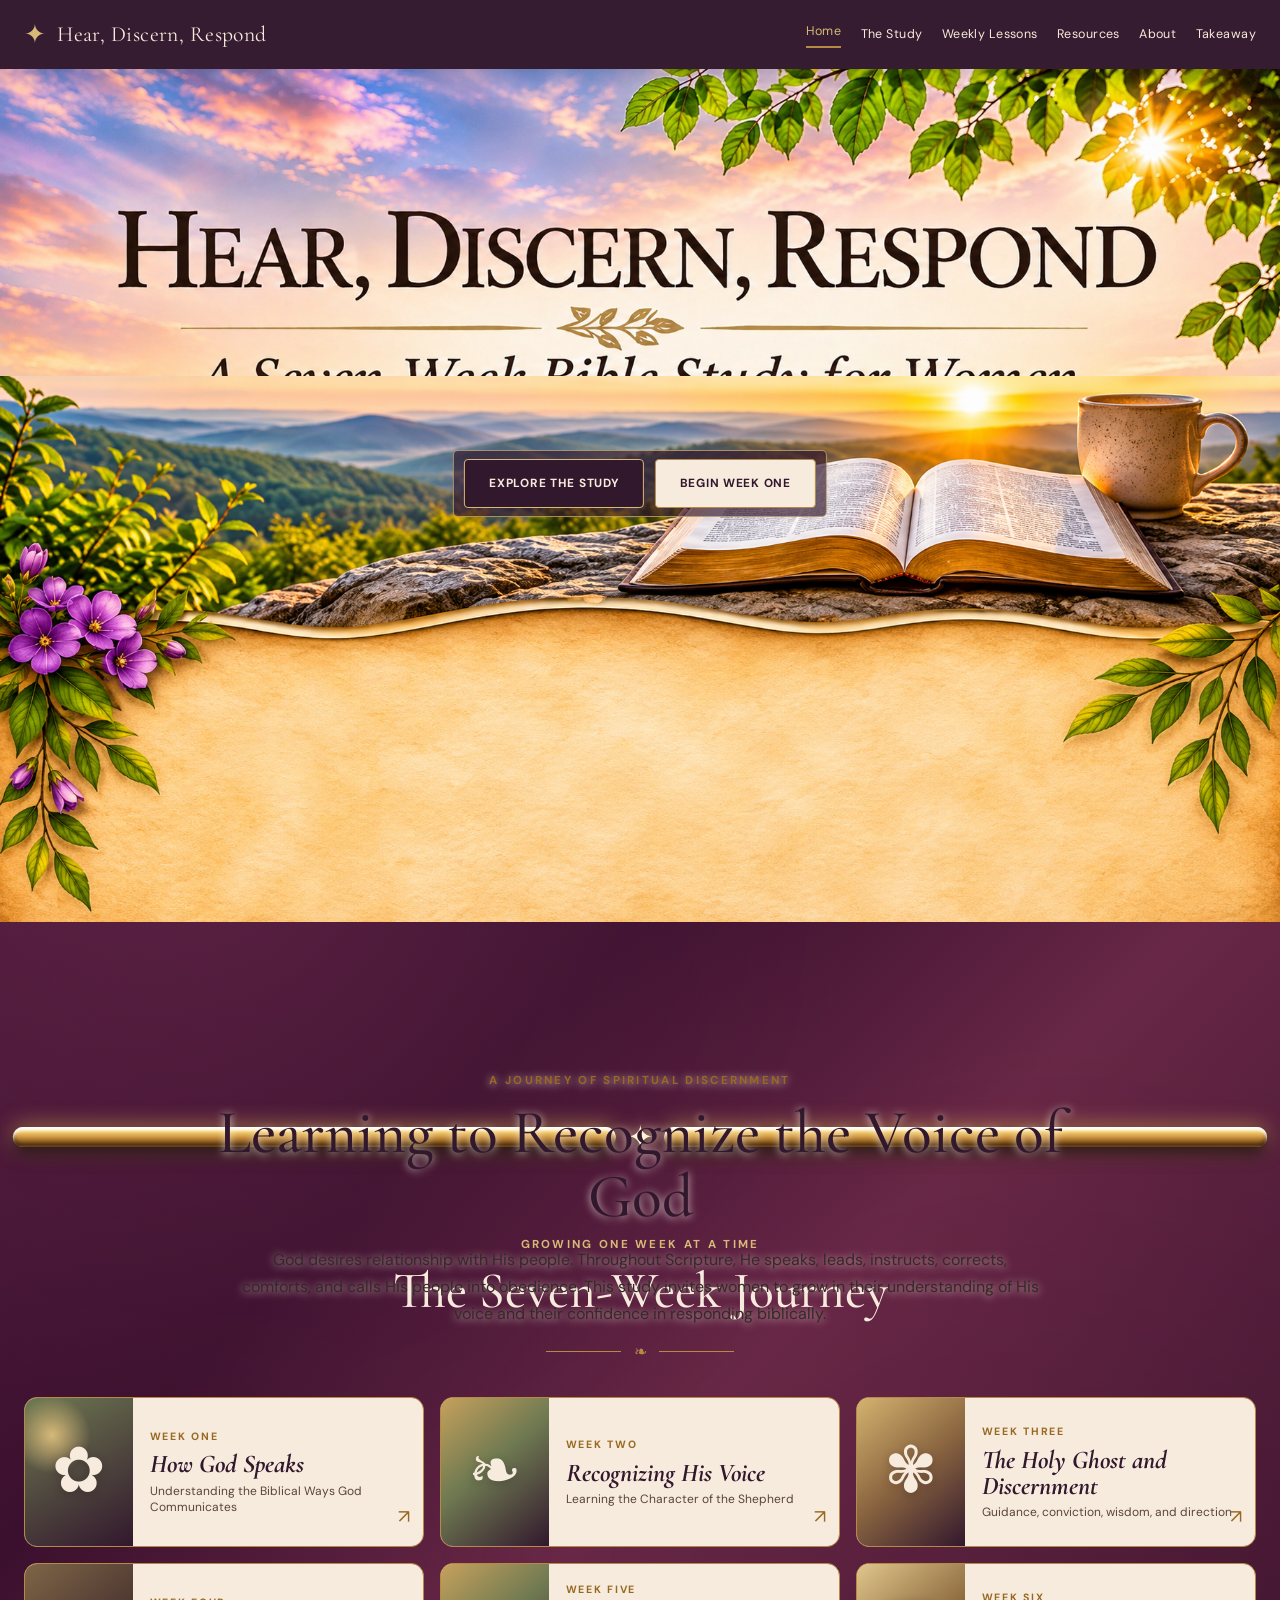
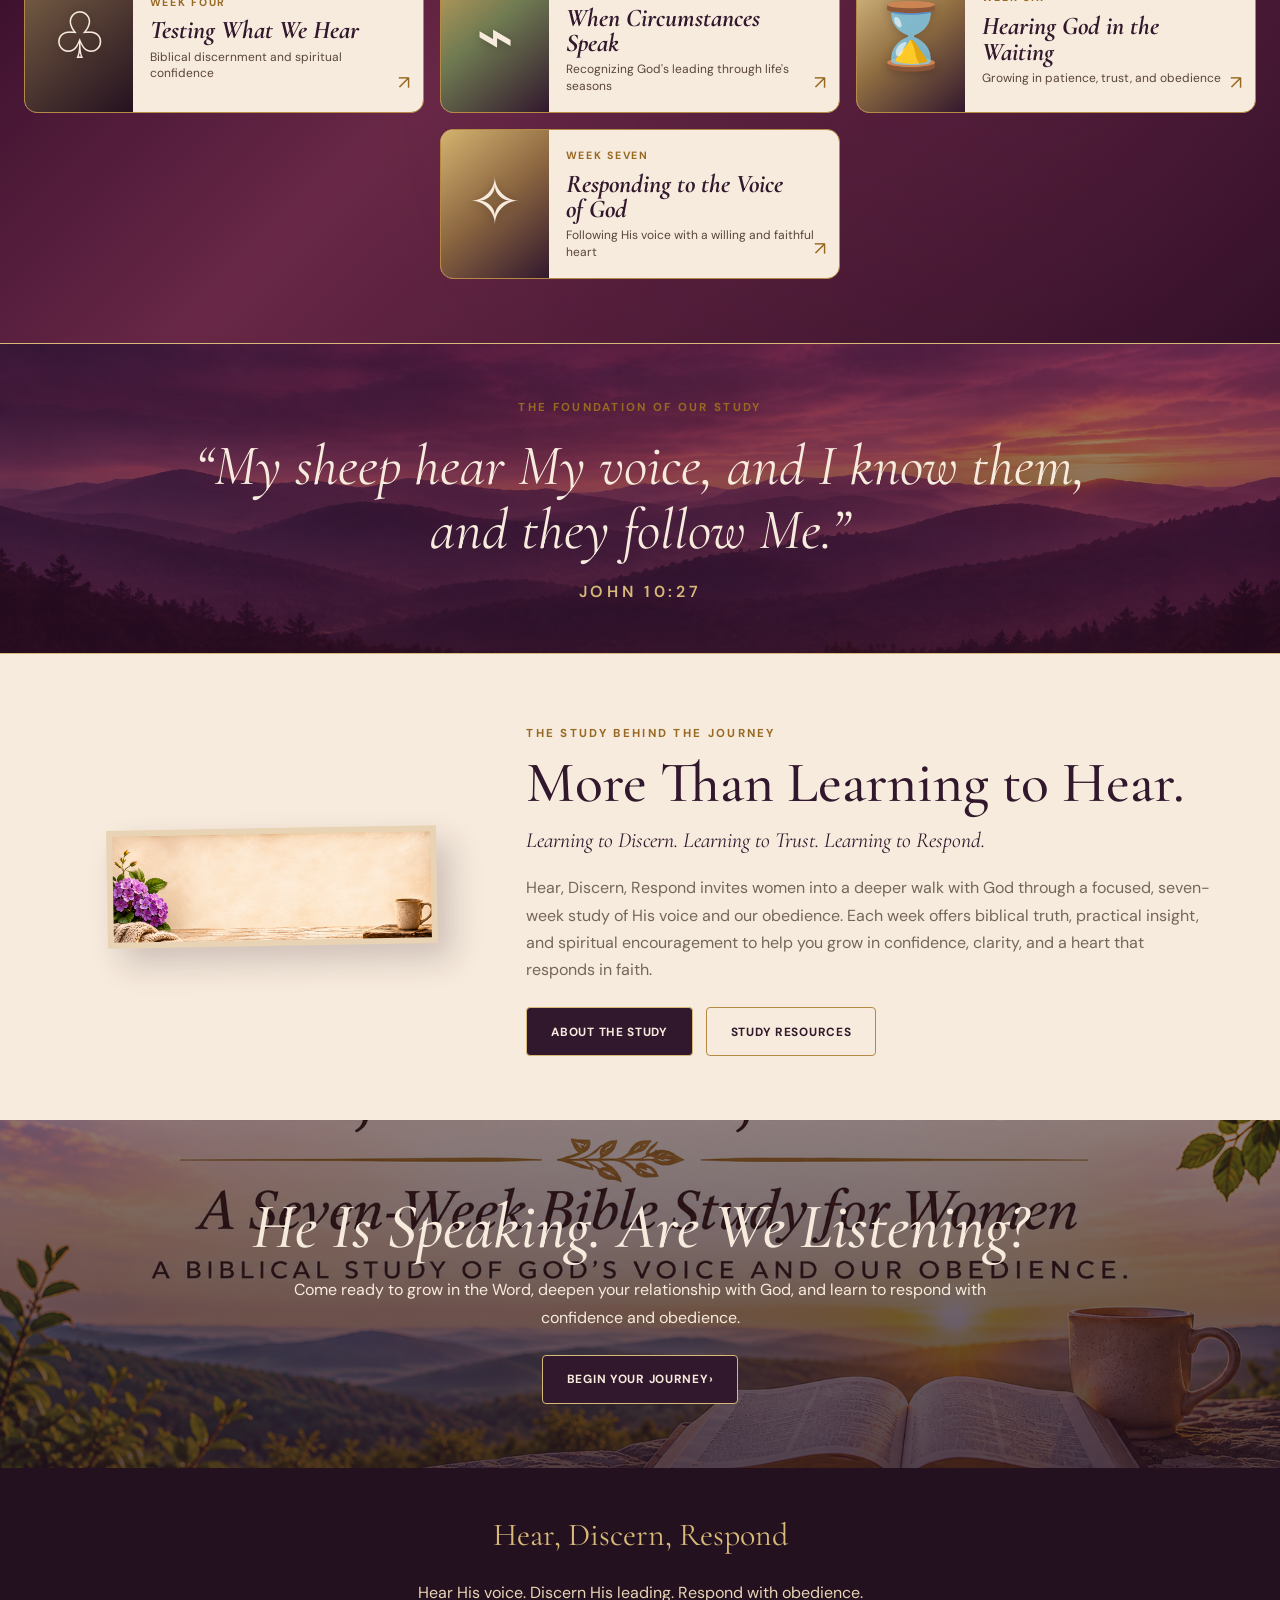
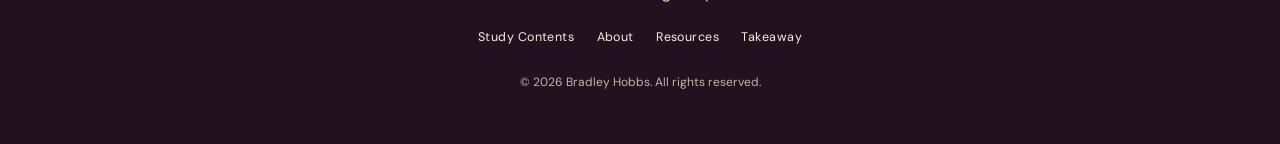
==== index.html @ 9a4c2409 "Restore homepage book cover image" ====
<!DOCTYPE html>
<html lang="en">
<head>
  <meta charset="UTF-8">
  <meta name="viewport" content="width=device-width, initial-scale=1.0">
  <meta name="description" content="Hear, Discern, Respond: a seven-week Bible study for women exploring God's voice, biblical discernment, and faithful obedience.">
  <meta name="theme-color" content="#32182d">
  <title>Hear, Discern, Respond | A Seven-Week Bible Study for Women</title>
  <link rel="preconnect" href="https://fonts.googleapis.com">
  <link rel="preconnect" href="https://fonts.gstatic.com" crossorigin>
  <link href="https://fonts.googleapis.com/css2?family=Cormorant+Garamond:wght@400;500;600;700&family=DM+Sans:wght@400;500;600;700&display=swap" rel="stylesheet">
  <link rel="stylesheet" href="css/index.css">
  <script src="js/index.js" defer></script>
</head>
<body>
  <a class="skip-link" href="#main-content">Skip to content</a>
  <header class="site-header" id="top">
    <div class="header-inner">
      <a class="brand" href="index.html" aria-label="Hear, Discern, Respond home">
        <span class="brand-mark" aria-hidden="true">✦</span>
        <span class="brand-name">Hear, Discern, Respond</span>
      </a>
      <button class="menu-toggle" type="button" aria-expanded="false" aria-controls="primary-navigation" aria-label="Open navigation">
        <span></span><span></span><span></span>
      </button>
      <nav class="primary-nav" id="primary-navigation" aria-label="Main navigation">
        <a class="active" href="index.html">Home</a>
        <a href="#welcome">The Study</a>
        <a href="#journey">Weekly Lessons</a>
        <a href="resources.html">Resources</a>
        <a href="instructors.html">About</a>
        <a href="takeaway.html">Takeaway</a>
      </nav>
    </div>
  </header>

  <main id="main-content">
    <section class="hero" aria-label="Hear, Discern, Respond Bible study banner">
      <img class="hero-banner" src="images/8CA0B5E8-B646-4DE3-965C-A5190609A83F.png" alt="Hear, Discern, Respond: A Seven-Week Bible Study for Women">
      <img class="hero-transition-overlay" src="images/B76437F0-8125-4A7A-9139-AF5A4291CDE5.png" alt="" aria-hidden="true">
      <div class="section-transition-divider" aria-hidden="true"><span>✦</span></div>
      <div class="hero-actions-strip">
        <a class="button button-primary" href="#journey">Explore the Study</a>
        <a class="button button-light" href="week1.html">Begin Week One</a>
      </div>
    </section>

    <section class="welcome" id="welcome">
      <div class="welcome-inner">
        <span class="section-kicker">A Journey of Spiritual Discernment</span>
        <h2>Learning to Recognize the Voice of God</h2>
        <p>God desires relationship with His people. Throughout Scripture, He speaks, leads, instructs, corrects, comforts, and calls His people into obedience. This study invites women to grow in their understanding of His voice and their confidence in responding biblically.</p>
      </div>
    </section>

    <section class="journey" id="journey">
      <div class="journey-inner">
        <div class="section-heading">
          <span class="section-kicker">Growing One Week at a Time</span>
          <h2>The Seven-Week Journey</h2>
          <div class="ornamental-divider" aria-hidden="true"><span>❧</span></div>
        </div>
        <div class="week-grid">
          <a class="week-card week-one" href="week1.html"><span class="week-art" aria-hidden="true">✿</span><span class="week-copy"><span class="week-label">Week One</span><h3>How God Speaks</h3><p>Understanding the Biblical Ways God Communicates</p><span class="card-link" aria-hidden="true">↗</span></span></a>
          <a class="week-card week-two" href="week2.html"><span class="week-art" aria-hidden="true">❧</span><span class="week-copy"><span class="week-label">Week Two</span><h3>Recognizing His Voice</h3><p>Learning the Character of the Shepherd</p><span class="card-link" aria-hidden="true">↗</span></span></a>
          <a class="week-card week-three" href="week3.html"><span class="week-art" aria-hidden="true">✾</span><span class="week-copy"><span class="week-label">Week Three</span><h3>The Holy Ghost and Discernment</h3><p>Guidance, conviction, wisdom, and direction</p><span class="card-link" aria-hidden="true">↗</span></span></a>
          <a class="week-card week-four" href="week4.html"><span class="week-art" aria-hidden="true">♧</span><span class="week-copy"><span class="week-label">Week Four</span><h3>Testing What We Hear</h3><p>Biblical discernment and spiritual confidence</p><span class="card-link" aria-hidden="true">↗</span></span></a>
          <a class="week-card week-five" href="week5.html"><span class="week-art" aria-hidden="true">⌁</span><span class="week-copy"><span class="week-label">Week Five</span><h3>When Circumstances Speak</h3><p>Recognizing God's leading through life's seasons</p><span class="card-link" aria-hidden="true">↗</span></span></a>
          <a class="week-card week-six" href="week6.html"><span class="week-art" aria-hidden="true">⌛</span><span class="week-copy"><span class="week-label">Week Six</span><h3>Hearing God in the Waiting</h3><p>Growing in patience, trust, and obedience</p><span class="card-link" aria-hidden="true">↗</span></span></a>
          <a class="week-card week-seven" href="week7.html"><span class="week-art" aria-hidden="true">✧</span><span class="week-copy"><span class="week-label">Week Seven</span><h3>Responding to the Voice of God</h3><p>Following His voice with a willing and faithful heart</p><span class="card-link" aria-hidden="true">↗</span></span></a>
        </div>
      </div>
    </section>

    <section class="scripture-band">
      <div class="scripture-inner">
        <span class="section-kicker">The Foundation of Our Study</span>
        <blockquote>“My sheep hear My voice, and I know them, and they follow Me.”</blockquote>
        <cite>John 10:27</cite>
      </div>
    </section>

    <section class="about-study" id="about-study">
      <div class="about-layout">
        <div class="book-feature">
          <div class="book-frame"><img class="book-cover-image" src="images/0187441F-B398-46CF-8924-9C7F621B6E18.png" alt="Hear, Discern, Respond Bible study book cover by Bradley Hobbs"></div>
        </div>
        <div class="about-text">
          <span class="section-kicker">The Study Behind the Journey</span>
          <h2>More Than Learning to Hear.</h2>
          <p class="about-tagline">Learning to Discern. Learning to Trust. Learning to Respond.</p>
          <p>Hear, Discern, Respond invites women into a deeper walk with God through a focused, seven-week study of His voice and our obedience. Each week offers biblical truth, practical insight, and spiritual encouragement to help you grow in confidence, clarity, and a heart that responds in faith.</p>
          <div class="about-actions">
            <a class="button button-primary" href="contents.html">About the Study</a>
            <a class="button button-outline-dark" href="resources.html">Study Resources</a>
          </div>
        </div>
      </div>
    </section>

    <section class="closing-call">
      <div class="closing-content">
        <h2>He Is Speaking. Are We Listening?</h2>
        <p>Come ready to grow in the Word, deepen your relationship with God, and learn to respond with confidence and obedience.</p>
        <a class="button button-primary" href="week1.html">Begin Your Journey <span aria-hidden="true">›</span></a>
      </div>
    </section>
  </main>

  <footer class="site-footer">
    <div class="footer-main">
      <a class="footer-brand" href="#top">Hear, Discern, Respond</a>
      <p>Hear His voice. Discern His leading. Respond with obedience.</p>
      <nav class="footer-nav" aria-label="Footer navigation">
        <a href="contents.html">Study Contents</a><a href="instructors.html">About</a><a href="resources.html">Resources</a><a href="takeaway.html">Takeaway</a>
      </nav>
      <p class="copyright">© <span id="current-year"></span> Bradley Hobbs. All rights reserved.</p>
    </div>
  </footer>
  <button class="back-to-top" type="button" aria-label="Back to top">↑</button>
</body>
</html>
---- css/index.css ----
:root{--plum:#32182d;--plum-deep:#24111f;--plum-soft:#5b344f;--gold:#b58a45;--gold-light:#d7b978;--cream:#f7ebdd;--sand:#e8d4b5;--olive:#6e7951;--brown:#5b3525;--ink:#352a27;--muted:#75665c;--white:#fffaf4;--shadow:0 16px 38px rgba(45,24,36,.16);--serif:'Cormorant Garamond',Georgia,serif;--sans:'DM Sans',Arial,sans-serif}
*{box-sizing:border-box}html{scroll-behavior:smooth;scroll-padding-top:90px}body{margin:0;background:var(--cream);color:var(--ink);font-family:var(--sans);line-height:1.7}a{color:inherit}.skip-link{position:absolute;left:-9999px;top:0;background:var(--plum);color:white;padding:.8rem;z-index:999}.skip-link:focus{left:1rem}
.site-header{position:sticky;top:0;z-index:100;background:rgba(50,24,45,.98);color:var(--cream);box-shadow:0 5px 20px rgba(20,10,18,.16)}.header-inner{max-width:1400px;margin:auto;padding:.75rem 1.5rem;display:flex;align-items:center;justify-content:space-between;gap:1.5rem}.brand{display:flex;align-items:center;gap:.7rem;text-decoration:none;white-space:nowrap}.brand-mark{font-size:1.65rem;color:var(--gold-light)}.brand-name{font-family:var(--serif);font-size:1.35rem;letter-spacing:.02em}.primary-nav{display:flex;align-items:center;gap:clamp(.65rem,1.5vw,1.4rem)}.primary-nav a,.footer-nav a{text-decoration:none;font-size:.78rem;letter-spacing:.035em}.primary-nav a{color:#f8ead8;transition:color .2s}.primary-nav a:hover,.primary-nav a:focus,.primary-nav a.active{color:var(--gold-light)}.primary-nav a.active:after{content:'';display:block;height:2px;background:var(--gold);margin-top:4px}.menu-toggle{display:none;border:1px solid var(--gold);background:transparent;color:white;padding:.6rem;border-radius:4px}.menu-toggle span{display:block;width:22px;height:2px;background:var(--cream);margin:4px}
.hero{position:relative;width:100%;margin:0;padding:0;overflow:hidden;background:var(--plum);display:block;text-align:center}.hero-banner{display:block;width:100%;height:auto;max-height:none;object-fit:contain;margin:0}.hero h1{font-family:var(--serif);font-weight:500;font-size:clamp(3.3rem,8vw,7.2rem);line-height:.9;letter-spacing:.015em;margin:.3rem 0;color:#29141e}.hero-divider{display:flex;align-items:center;justify-content:center;color:#966522;font-size:2rem;margin:.2rem auto}.hero-divider:before,.hero-divider:after{content:'';width:min(26vw,250px);height:1px;background:linear-gradient(90deg,transparent,#966522)}.hero-divider:after{transform:scaleX(-1)}.hero-subtitle{font-family:var(--serif);font-style:italic;font-size:clamp(1.5rem,3vw,2.6rem);margin:.2rem 0}.hero-description{font-size:.9rem;letter-spacing:.16em;text-transform:uppercase;margin:0 auto 1.8rem}.button{display:inline-flex;align-items:center;justify-content:center;text-decoration:none;padding:.85rem 1.5rem;border-radius:4px;letter-spacing:.06em;text-transform:uppercase;font-size:.74rem;font-weight:700;transition:transform .2s,box-shadow .2s}.button:hover{transform:translateY(-2px);box-shadow:0 8px 20px rgba(45,24,36,.15)}.button-primary{background:var(--plum);color:var(--cream);border:1px solid var(--gold-light)}.button-light{background:var(--cream);color:var(--plum);border:1px solid var(--gold)}.button-outline-dark{border:1px solid var(--gold);color:var(--plum);background:transparent}.hero-leaf{position:absolute;color:#32182d;font-size:clamp(4rem,8vw,7rem);opacity:.75;z-index:1}.hero-leaf-left{left:1.5rem;bottom:1rem;transform:rotate(20deg)}.hero-leaf-right{right:1.5rem;top:1rem;transform:rotate(180deg)}
.welcome{background:var(--cream);padding:3.5rem 1.5rem 4rem;text-align:center;position:relative}.welcome-inner{max-width:900px;margin:auto}.section-kicker{font-size:.72rem;letter-spacing:.2em;text-transform:uppercase;color:#986923;font-weight:700}.welcome h2,.section-heading h2,.about-text h2,.closing-content h2{font-family:var(--serif);font-size:clamp(2.3rem,4.8vw,4rem);font-weight:500;line-height:1.05;color:var(--plum);margin:.55rem 0 1rem}.welcome p{max-width:800px;margin:auto;font-size:1rem}.ornamental-divider{display:flex;align-items:center;justify-content:center;color:var(--gold);margin:1.2rem auto}.ornamental-divider:before,.ornamental-divider:after{content:'';width:75px;height:1px;background:var(--gold);margin:0 .8rem}
.journey{background:radial-gradient(ellipse at 18% 12%,rgba(128,55,91,.32),transparent 42%),radial-gradient(ellipse at 82% 78%,rgba(104,39,70,.28),transparent 46%),linear-gradient(135deg,#501a3c 0%,#3b102e 34%,#682746 56%,#2c0c24 100%);padding:3.5rem 1.5rem 4rem;color:var(--cream)}.journey-inner{max-width:1350px;margin:auto}.section-heading{text-align:center;margin:0 auto 2rem}.journey .section-heading h2{color:var(--cream);font-size:clamp(2.3rem,4vw,3.6rem)}.journey .section-kicker{color:var(--gold-light)}.week-grid{display:grid;grid-template-columns:repeat(3,minmax(0,1fr));gap:1rem}.week-card{display:grid;grid-template-columns:108px 1fr;min-height:150px;background:var(--cream);color:var(--plum);text-decoration:none;border:1px solid var(--gold);border-radius:13px;overflow:hidden;transition:transform .2s,box-shadow .2s}.week-card:hover{transform:translateY(-4px);box-shadow:0 12px 25px rgba(0,0,0,.22)}.week-art{display:grid;place-items:center;font-family:var(--serif);font-size:4rem;color:var(--cream);background:radial-gradient(circle at 25% 25%,#d7b978,transparent 28%),linear-gradient(150deg,#6e7951,#32182d);min-height:100%;text-shadow:0 2px 8px rgba(30,15,25,.25)}.week-two .week-art,.week-five .week-art{background:linear-gradient(140deg,#c6a15c,#6e7951 45%,#32182d)}.week-three .week-art,.week-seven .week-art{background:linear-gradient(140deg,#d4b36f,#8a6540,#32182d)}.week-four .week-art{background:linear-gradient(140deg,#7e6547,#24111f)}.week-six .week-art{background:linear-gradient(140deg,#e0c68c,#916f42,#32182d)}.week-copy{padding:1rem 1.05rem;position:relative;display:flex;flex-direction:column;justify-content:center}.week-label{font-size:.66rem;letter-spacing:.16em;text-transform:uppercase;color:#986923;font-weight:700}.week-card h3{font-family:var(--serif);font-size:clamp(1.35rem,2vw,1.75rem);font-style:italic;line-height:1;margin:.35rem 1.25rem .35rem 0;color:var(--plum)}.week-card p{font-size:.75rem;line-height:1.4;margin:0;color:#59453a}.card-link{position:absolute;right:.8rem;bottom:.8rem;color:#986923;font-size:1.2rem}.week-seven{grid-column:2;grid-template-columns:108px 1fr}
.scripture-band{background:linear-gradient(0deg,rgba(44,12,36,.72),rgba(59,16,46,.42)),url('../images/1C07792C-C51E-45C6-AAAF-1ED9D1E1C3A3.png') center 72%/cover no-repeat,var(--plum);color:var(--cream);padding:3rem 1.5rem;text-align:center;border-top:1px solid var(--gold-light);border-bottom:1px solid var(--gold-light)}.scripture-inner{max-width:900px;margin:auto}.scripture-band blockquote{font-family:var(--serif);font-style:italic;font-size:clamp(2rem,4.5vw,3.8rem);line-height:1.1;margin:1rem 0}.scripture-band cite{display:block;font-style:normal;text-transform:uppercase;letter-spacing:.23em;color:var(--gold-light);font-weight:600}
.about-study{background:var(--cream);padding:4rem 1.5rem}.about-layout{max-width:1150px;margin:auto;display:grid;grid-template-columns:.75fr 1.25fr;gap:3rem;align-items:center}.book-feature{text-align:center}.book-frame{max-width:330px;margin:auto;padding:.35rem;background:var(--sand);box-shadow:14px 16px 32px rgba(48,24,40,.2);transform:rotate(-1deg)}.book-cover-image{display:block;width:100%;height:auto;object-fit:contain}.about-text h2{font-size:clamp(2.5rem,4.5vw,4rem);margin:.5rem 0}.about-tagline{font-family:var(--serif);font-style:italic;font-size:1.35rem;color:var(--plum);margin:.3rem 0 1rem}.about-text p:not(.about-tagline){color:var(--muted)}.about-actions{display:flex;gap:.8rem;flex-wrap:wrap;margin-top:1.5rem}
.closing-call{background:linear-gradient(0deg,rgba(36,17,31,.78),rgba(36,17,31,.52)),url('../images/4AF57BEF-7582-42DB-980B-7D82C71B88B2.png') center 75%/cover no-repeat;padding:4rem 1.5rem;text-align:center;color:var(--cream)}.closing-content{max-width:850px;margin:auto}.closing-content h2{color:var(--cream);font-size:clamp(2.4rem,5vw,4rem);font-style:italic}.closing-content p{max-width:700px;margin:0 auto 1.5rem;color:var(--cream)}.site-footer{background:var(--plum-deep);color:var(--cream);padding:2.5rem 1.5rem;text-align:center}.footer-main{max-width:900px;margin:auto}.footer-brand{font-family:var(--serif);font-size:2rem;color:var(--gold-light);text-decoration:none}.footer-main>p{color:var(--sand)}.footer-nav{display:flex;justify-content:center;gap:1.4rem;flex-wrap:wrap;margin:1.3rem 0}.footer-nav a{color:var(--cream)}.copyright{font-size:.75rem;color:#c5b3a5!important;margin-top:1.5rem}.back-to-top{position:fixed;right:1.2rem;bottom:1.2rem;display:none;width:44px;height:44px;border:1px solid var(--gold);border-radius:50%;background:var(--plum);color:var(--cream);font-size:1.2rem;cursor:pointer;z-index:80}.back-to-top.visible{display:block}
@media(max-width:1050px){.header-inner{gap:1rem}.primary-nav{gap:.75rem}.primary-nav a{font-size:.7rem}.week-grid{grid-template-columns:repeat(2,minmax(0,1fr))}.week-seven{grid-column:1/-1;max-width:650px;margin:auto;width:100%}.hero{min-height:0}.about-layout{gap:2rem}}
@media(max-width:800px){.menu-toggle{display:block}.primary-nav{display:none;position:absolute;top:100%;left:0;right:0;background:var(--plum-deep);padding:1rem 1.4rem 1.5rem;flex-direction:column;align-items:stretch;gap:0;border-top:1px solid rgba(215,185,120,.25)}.primary-nav.open{display:flex}.primary-nav a{padding:.8rem 0;border-bottom:1px solid rgba(215,185,120,.13);font-size:.9rem}.primary-nav a.active:after{display:none}.hero{min-height:0}.about-layout{grid-template-columns:1fr}.book-feature{order:0}.book-frame{max-width:280px}.about-text{text-align:center}.about-actions{justify-content:center}}
@media(max-width:560px){.header-inner{padding:.65rem 1rem}.brand-name{font-size:1.05rem}.brand-mark{font-size:1.2rem}.hero{min-height:0;padding:0}.hero h1{font-size:clamp(2.7rem,12vw,4.2rem)}.hero-subtitle{font-size:1.45rem}.hero-description{font-size:.7rem;letter-spacing:.1em}.hero-actions-strip{gap:.45rem;padding:.4rem .5rem}.hero-actions-strip .button{padding:.65rem .9rem;font-size:.65rem;width:auto}.button{width:min(100%,280px)}.welcome{padding:2.8rem 1.2rem}.welcome h2{font-size:2.5rem}.journey{padding:2.8rem 1rem}.week-grid{grid-template-columns:1fr;gap:.8rem}.week-card,.week-seven{grid-column:auto;grid-template-columns:90px 1fr;min-height:132px}.week-art{font-size:3.2rem}.week-copy{padding:.8rem}.week-card h3{font-size:1.5rem}.week-card p{font-size:.72rem;padding-right:.6rem}.about-study{padding:3rem 1.1rem}.book-frame{max-width:245px}.about-text h2{font-size:2.7rem}.about-actions{flex-direction:column;align-items:center}.scripture-band{padding:2.8rem 1.1rem}.closing-call{padding:3.2rem 1.1rem}.footer-nav{gap:.8rem}}
@media(prefers-reduced-motion:reduce){html{scroll-behavior:auto}*,*:before,*:after{transition:none!important}}@media print{.site-header,.hero-actions,.back-to-top,.site-footer{display:none!important}body{background:white;color:black}.journey,.scripture-band,.closing-call{background:white;color:black}.section-shell{padding:1rem}.week-card{box-shadow:none;break-inside:avoid}}

/* Hero CTA overlay: buttons remain inside the banner artwork */
.hero{position:relative!important;display:block!important;min-height:0!important;padding:0!important;}
.hero-banner{display:block;width:100%;height:auto;}
.hero-actions-strip{position:absolute!important;left:50%!important;bottom:12%!important;transform:translateX(-50%)!important;z-index:5;display:flex!important;flex-direction:row!important;align-items:center;justify-content:center;gap:.65rem!important;width:max-content;max-width:92%;padding:.5rem .65rem!important;background:rgba(50,24,45,.66);border:1px solid rgba(215,185,120,.7);border-radius:5px;}
@media(max-width:560px){.hero-actions-strip{bottom:8%!important;gap:.35rem!important;padding:.35rem!important}.hero-actions-strip .button{width:auto!important;padding:.5rem .65rem!important;font-size:.58rem!important;}}

/* Raise banner buttons for a better alignment with the artwork */
.hero-actions-strip{bottom:30%!important;}
@media(max-width:800px){.hero-actions-strip{bottom:20%!important;}}
@media(max-width:560px){.hero-actions-strip{bottom:20%!important;}}




/* Seamless banner-to-journey transition: wording foreground, cream section removed */
.hero{position:relative!important;overflow:visible!important;z-index:3!important;}
.hero-banner{position:relative!important;z-index:1!important;}
.hero-transition-overlay{position:absolute!important;left:0!important;top:calc(100% - clamp(300px,26vw,380px))!important;width:100%!important;height:auto!important;display:block!important;z-index:8!important;pointer-events:none!important;}
.hero-actions-strip{z-index:9!important;}
.welcome{position:absolute!important;left:0!important;top:100%!important;width:100%!important;height:0!important;margin:0!important;padding:0!important;background:transparent!important;overflow:visible!important;z-index:10!important;isolation:auto!important;}
.welcome::before,.welcome::after{content:none!important;display:none!important;}
.welcome-inner{position:absolute!important;top:clamp(95px,13vw,165px)!important;left:0!important;right:0!important;z-index:11!important;max-width:900px;margin:0 auto;text-align:center;padding:0 1.5rem!important;}
.welcome .section-kicker,.welcome h2,.welcome p{text-shadow:0 1px 8px rgba(255,248,235,.8);}
.journey{position:relative;z-index:2!important;margin:0!important;padding:clamp(390px,43vw,520px) 1.5rem 4rem!important;}
@media(max-width:800px){
.hero-transition-overlay{top:calc(100% - 230px)!important;width:100%!important;}
.welcome-inner{top:clamp(80px,18vw,125px)!important;padding:0 1.2rem!important;}
.journey{padding:330px 1.2rem 2.7rem!important;}
}
@media(max-width:560px){
.hero-transition-overlay{top:calc(100% - 180px)!important;width:100%!important;}
.welcome-inner{top:78px!important;padding:0 1rem!important;}
.journey{padding:260px 1rem 2.5rem!important;}
}
/* Bold dimensional gold bar bridging the cream and purple sections */
.section-transition-divider{position:absolute!important;left:50%!important;top:calc(100% + 412px)!important;transform:translateX(-50%)!important;width:min(98%,1350px)!important;display:flex!important;align-items:center!important;justify-content:center!important;gap:.65rem!important;z-index:30!important;color:#fff5ce!important;font-size:2rem!important;line-height:1!important;pointer-events:none!important;opacity:1!important;text-shadow:0 3px 7px rgba(38,15,25,.95),0 0 18px rgba(255,220,132,.95)!important;}
.section-transition-divider::before,.section-transition-divider::after{content:""!important;display:block!important;flex:1!important;height:20px!important;border-radius:999px!important;background:linear-gradient(180deg,#fff9df 0%,#ffe8a5 12%,#efc66b 28%,#d09a43 48%,#986526 72%,#714618 88%,#d7a34c 100%)!important;box-shadow:0 8px 16px rgba(20,7,16,.85),0 0 22px rgba(238,192,91,.65),inset 0 3px 3px rgba(255,255,255,.95),inset 0 -3px 4px rgba(67,38,9,.85)!important;}
.section-transition-divider::after{transform:scaleX(-1)!important;}
.journey{border-top:0!important;}
@media(max-width:800px){.section-transition-divider{top:calc(100% + 310px)!important;width:98%!important;font-size:1.6rem!important;gap:.45rem!important;}.section-transition-divider::before,.section-transition-divider::after{height:15px!important;}}
@media(max-width:560px){.section-transition-divider{top:calc(100% + 240px)!important;width:99%!important;font-size:1.2rem!important;gap:.3rem!important;}.section-transition-divider::before,.section-transition-divider::after{height:12px!important;}}
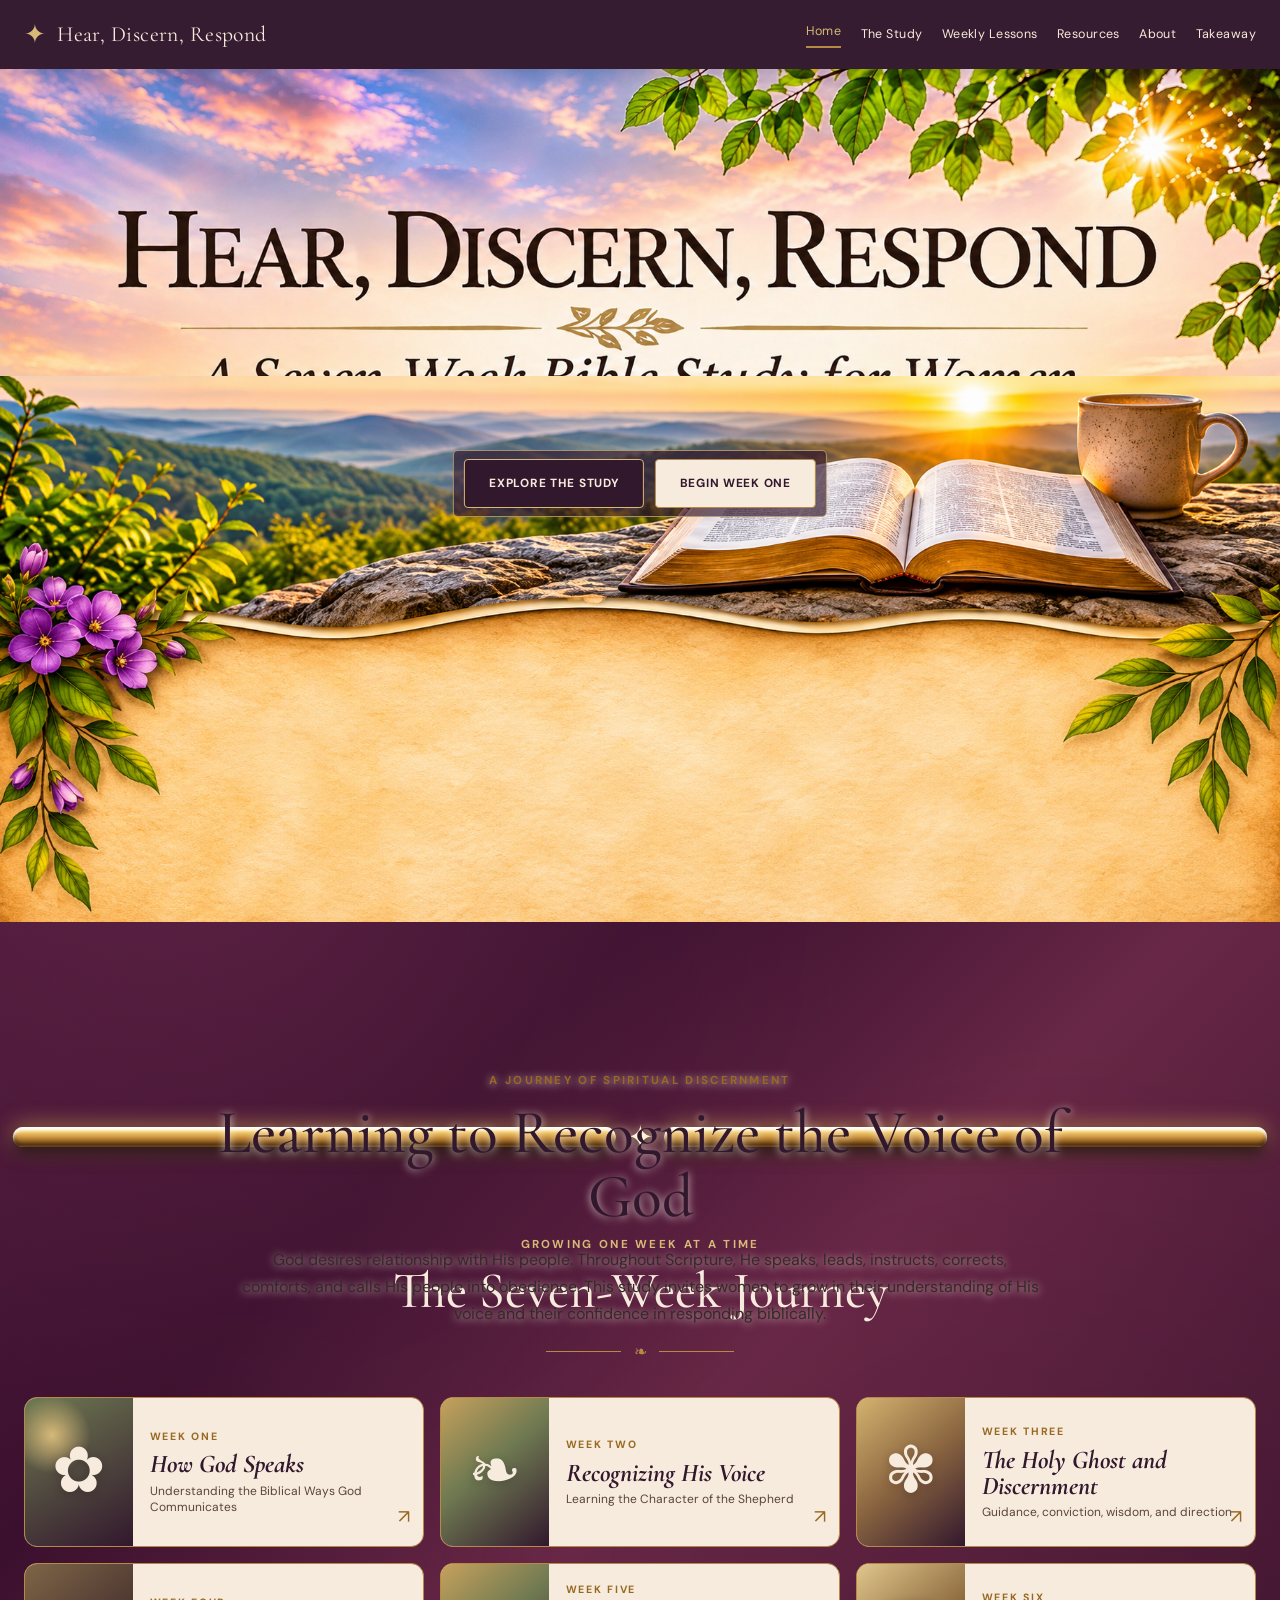
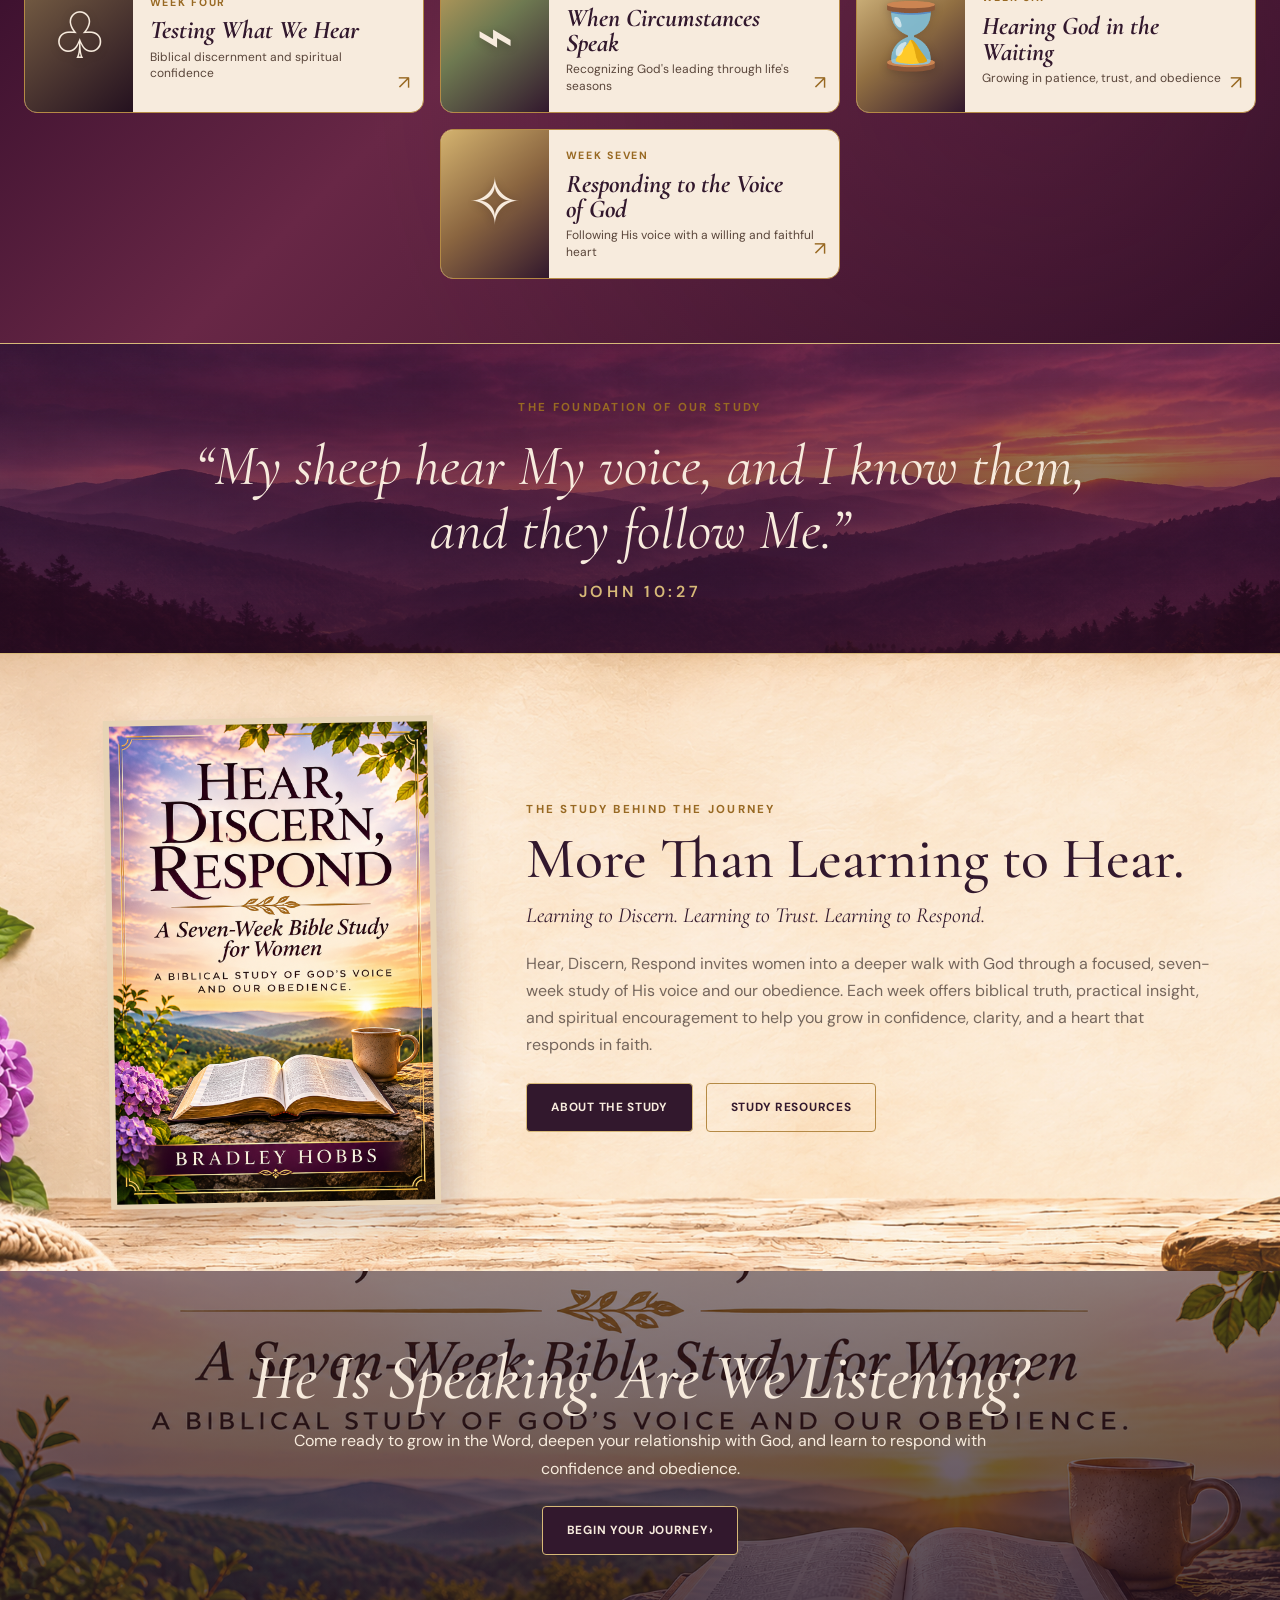
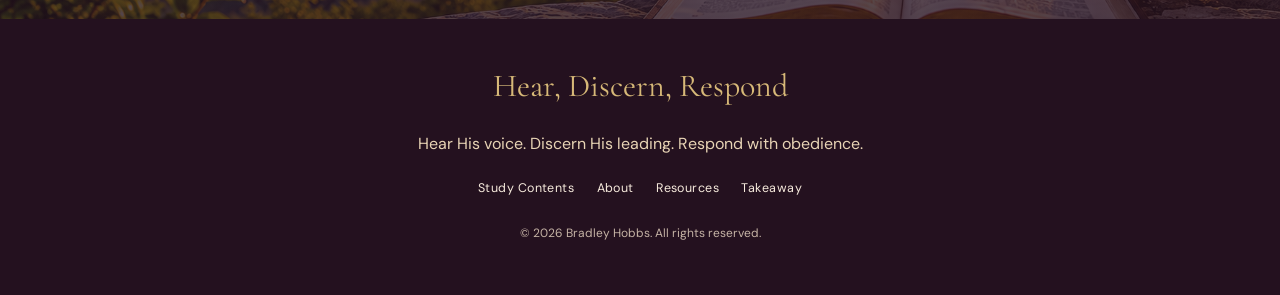
==== commit dbca86b5: "Restore correct book cover image" ====
--- a/index.html
+++ b/index.html
@@ -83,7 +83,7 @@
     <section class="about-study" id="about-study">
       <div class="about-layout">
         <div class="book-feature">
-          <div class="book-frame"><img class="book-cover-image" src="images/0187441F-B398-46CF-8924-9C7F621B6E18.png" alt="Hear, Discern, Respond Bible study book cover by Bradley Hobbs"></div>
+          <div class="book-frame"><img class="book-cover-image" src="images/A949511B-5964-4587-BE63-9123AC08C75E.png" alt="Hear, Discern, Respond Bible study book cover by Bradley Hobbs"></div>
         </div>
         <div class="about-text">
           <span class="section-kicker">The Study Behind the Journey</span>
--- a/css/index.css
+++ b/css/index.css
@@ -5,7 +5,7 @@
 .welcome{background:var(--cream);padding:3.5rem 1.5rem 4rem;text-align:center;position:relative}.welcome-inner{max-width:900px;margin:auto}.section-kicker{font-size:.72rem;letter-spacing:.2em;text-transform:uppercase;color:#986923;font-weight:700}.welcome h2,.section-heading h2,.about-text h2,.closing-content h2{font-family:var(--serif);font-size:clamp(2.3rem,4.8vw,4rem);font-weight:500;line-height:1.05;color:var(--plum);margin:.55rem 0 1rem}.welcome p{max-width:800px;margin:auto;font-size:1rem}.ornamental-divider{display:flex;align-items:center;justify-content:center;color:var(--gold);margin:1.2rem auto}.ornamental-divider:before,.ornamental-divider:after{content:'';width:75px;height:1px;background:var(--gold);margin:0 .8rem}
 .journey{background:radial-gradient(ellipse at 18% 12%,rgba(128,55,91,.32),transparent 42%),radial-gradient(ellipse at 82% 78%,rgba(104,39,70,.28),transparent 46%),linear-gradient(135deg,#501a3c 0%,#3b102e 34%,#682746 56%,#2c0c24 100%);padding:3.5rem 1.5rem 4rem;color:var(--cream)}.journey-inner{max-width:1350px;margin:auto}.section-heading{text-align:center;margin:0 auto 2rem}.journey .section-heading h2{color:var(--cream);font-size:clamp(2.3rem,4vw,3.6rem)}.journey .section-kicker{color:var(--gold-light)}.week-grid{display:grid;grid-template-columns:repeat(3,minmax(0,1fr));gap:1rem}.week-card{display:grid;grid-template-columns:108px 1fr;min-height:150px;background:var(--cream);color:var(--plum);text-decoration:none;border:1px solid var(--gold);border-radius:13px;overflow:hidden;transition:transform .2s,box-shadow .2s}.week-card:hover{transform:translateY(-4px);box-shadow:0 12px 25px rgba(0,0,0,.22)}.week-art{display:grid;place-items:center;font-family:var(--serif);font-size:4rem;color:var(--cream);background:radial-gradient(circle at 25% 25%,#d7b978,transparent 28%),linear-gradient(150deg,#6e7951,#32182d);min-height:100%;text-shadow:0 2px 8px rgba(30,15,25,.25)}.week-two .week-art,.week-five .week-art{background:linear-gradient(140deg,#c6a15c,#6e7951 45%,#32182d)}.week-three .week-art,.week-seven .week-art{background:linear-gradient(140deg,#d4b36f,#8a6540,#32182d)}.week-four .week-art{background:linear-gradient(140deg,#7e6547,#24111f)}.week-six .week-art{background:linear-gradient(140deg,#e0c68c,#916f42,#32182d)}.week-copy{padding:1rem 1.05rem;position:relative;display:flex;flex-direction:column;justify-content:center}.week-label{font-size:.66rem;letter-spacing:.16em;text-transform:uppercase;color:#986923;font-weight:700}.week-card h3{font-family:var(--serif);font-size:clamp(1.35rem,2vw,1.75rem);font-style:italic;line-height:1;margin:.35rem 1.25rem .35rem 0;color:var(--plum)}.week-card p{font-size:.75rem;line-height:1.4;margin:0;color:#59453a}.card-link{position:absolute;right:.8rem;bottom:.8rem;color:#986923;font-size:1.2rem}.week-seven{grid-column:2;grid-template-columns:108px 1fr}
 .scripture-band{background:linear-gradient(0deg,rgba(44,12,36,.72),rgba(59,16,46,.42)),url('../images/1C07792C-C51E-45C6-AAAF-1ED9D1E1C3A3.png') center 72%/cover no-repeat,var(--plum);color:var(--cream);padding:3rem 1.5rem;text-align:center;border-top:1px solid var(--gold-light);border-bottom:1px solid var(--gold-light)}.scripture-inner{max-width:900px;margin:auto}.scripture-band blockquote{font-family:var(--serif);font-style:italic;font-size:clamp(2rem,4.5vw,3.8rem);line-height:1.1;margin:1rem 0}.scripture-band cite{display:block;font-style:normal;text-transform:uppercase;letter-spacing:.23em;color:var(--gold-light);font-weight:600}
-.about-study{background:var(--cream);padding:4rem 1.5rem}.about-layout{max-width:1150px;margin:auto;display:grid;grid-template-columns:.75fr 1.25fr;gap:3rem;align-items:center}.book-feature{text-align:center}.book-frame{max-width:330px;margin:auto;padding:.35rem;background:var(--sand);box-shadow:14px 16px 32px rgba(48,24,40,.2);transform:rotate(-1deg)}.book-cover-image{display:block;width:100%;height:auto;object-fit:contain}.about-text h2{font-size:clamp(2.5rem,4.5vw,4rem);margin:.5rem 0}.about-tagline{font-family:var(--serif);font-style:italic;font-size:1.35rem;color:var(--plum);margin:.3rem 0 1rem}.about-text p:not(.about-tagline){color:var(--muted)}.about-actions{display:flex;gap:.8rem;flex-wrap:wrap;margin-top:1.5rem}
+.about-study{background:linear-gradient(rgba(247,235,221,.12),rgba(247,235,221,.12)),url('../images/0187441F-B398-46CF-8924-9C7F621B6E18.png') center/cover no-repeat;padding:4rem 1.5rem;padding:4rem 1.5rem}.about-layout{max-width:1150px;margin:auto;display:grid;grid-template-columns:.75fr 1.25fr;gap:3rem;align-items:center}.book-feature{text-align:center}.book-frame{max-width:330px;margin:auto;padding:.35rem;background:var(--sand);box-shadow:14px 16px 32px rgba(48,24,40,.2);transform:rotate(-1deg)}.book-cover-image{display:block;width:100%;height:auto;object-fit:contain}.about-text h2{font-size:clamp(2.5rem,4.5vw,4rem);margin:.5rem 0}.about-tagline{font-family:var(--serif);font-style:italic;font-size:1.35rem;color:var(--plum);margin:.3rem 0 1rem}.about-text p:not(.about-tagline){color:var(--muted)}.about-actions{display:flex;gap:.8rem;flex-wrap:wrap;margin-top:1.5rem}
 .closing-call{background:linear-gradient(0deg,rgba(36,17,31,.78),rgba(36,17,31,.52)),url('../images/4AF57BEF-7582-42DB-980B-7D82C71B88B2.png') center 75%/cover no-repeat;padding:4rem 1.5rem;text-align:center;color:var(--cream)}.closing-content{max-width:850px;margin:auto}.closing-content h2{color:var(--cream);font-size:clamp(2.4rem,5vw,4rem);font-style:italic}.closing-content p{max-width:700px;margin:0 auto 1.5rem;color:var(--cream)}.site-footer{background:var(--plum-deep);color:var(--cream);padding:2.5rem 1.5rem;text-align:center}.footer-main{max-width:900px;margin:auto}.footer-brand{font-family:var(--serif);font-size:2rem;color:var(--gold-light);text-decoration:none}.footer-main>p{color:var(--sand)}.footer-nav{display:flex;justify-content:center;gap:1.4rem;flex-wrap:wrap;margin:1.3rem 0}.footer-nav a{color:var(--cream)}.copyright{font-size:.75rem;color:#c5b3a5!important;margin-top:1.5rem}.back-to-top{position:fixed;right:1.2rem;bottom:1.2rem;display:none;width:44px;height:44px;border:1px solid var(--gold);border-radius:50%;background:var(--plum);color:var(--cream);font-size:1.2rem;cursor:pointer;z-index:80}.back-to-top.visible{display:block}
 @media(max-width:1050px){.header-inner{gap:1rem}.primary-nav{gap:.75rem}.primary-nav a{font-size:.7rem}.week-grid{grid-template-columns:repeat(2,minmax(0,1fr))}.week-seven{grid-column:1/-1;max-width:650px;margin:auto;width:100%}.hero{min-height:0}.about-layout{gap:2rem}}
 @media(max-width:800px){.menu-toggle{display:block}.primary-nav{display:none;position:absolute;top:100%;left:0;right:0;background:var(--plum-deep);padding:1rem 1.4rem 1.5rem;flex-direction:column;align-items:stretch;gap:0;border-top:1px solid rgba(215,185,120,.25)}.primary-nav.open{display:flex}.primary-nav a{padding:.8rem 0;border-bottom:1px solid rgba(215,185,120,.13);font-size:.9rem}.primary-nav a.active:after{display:none}.hero{min-height:0}.about-layout{grid-template-columns:1fr}.book-feature{order:0}.book-frame{max-width:280px}.about-text{text-align:center}.about-actions{justify-content:center}}
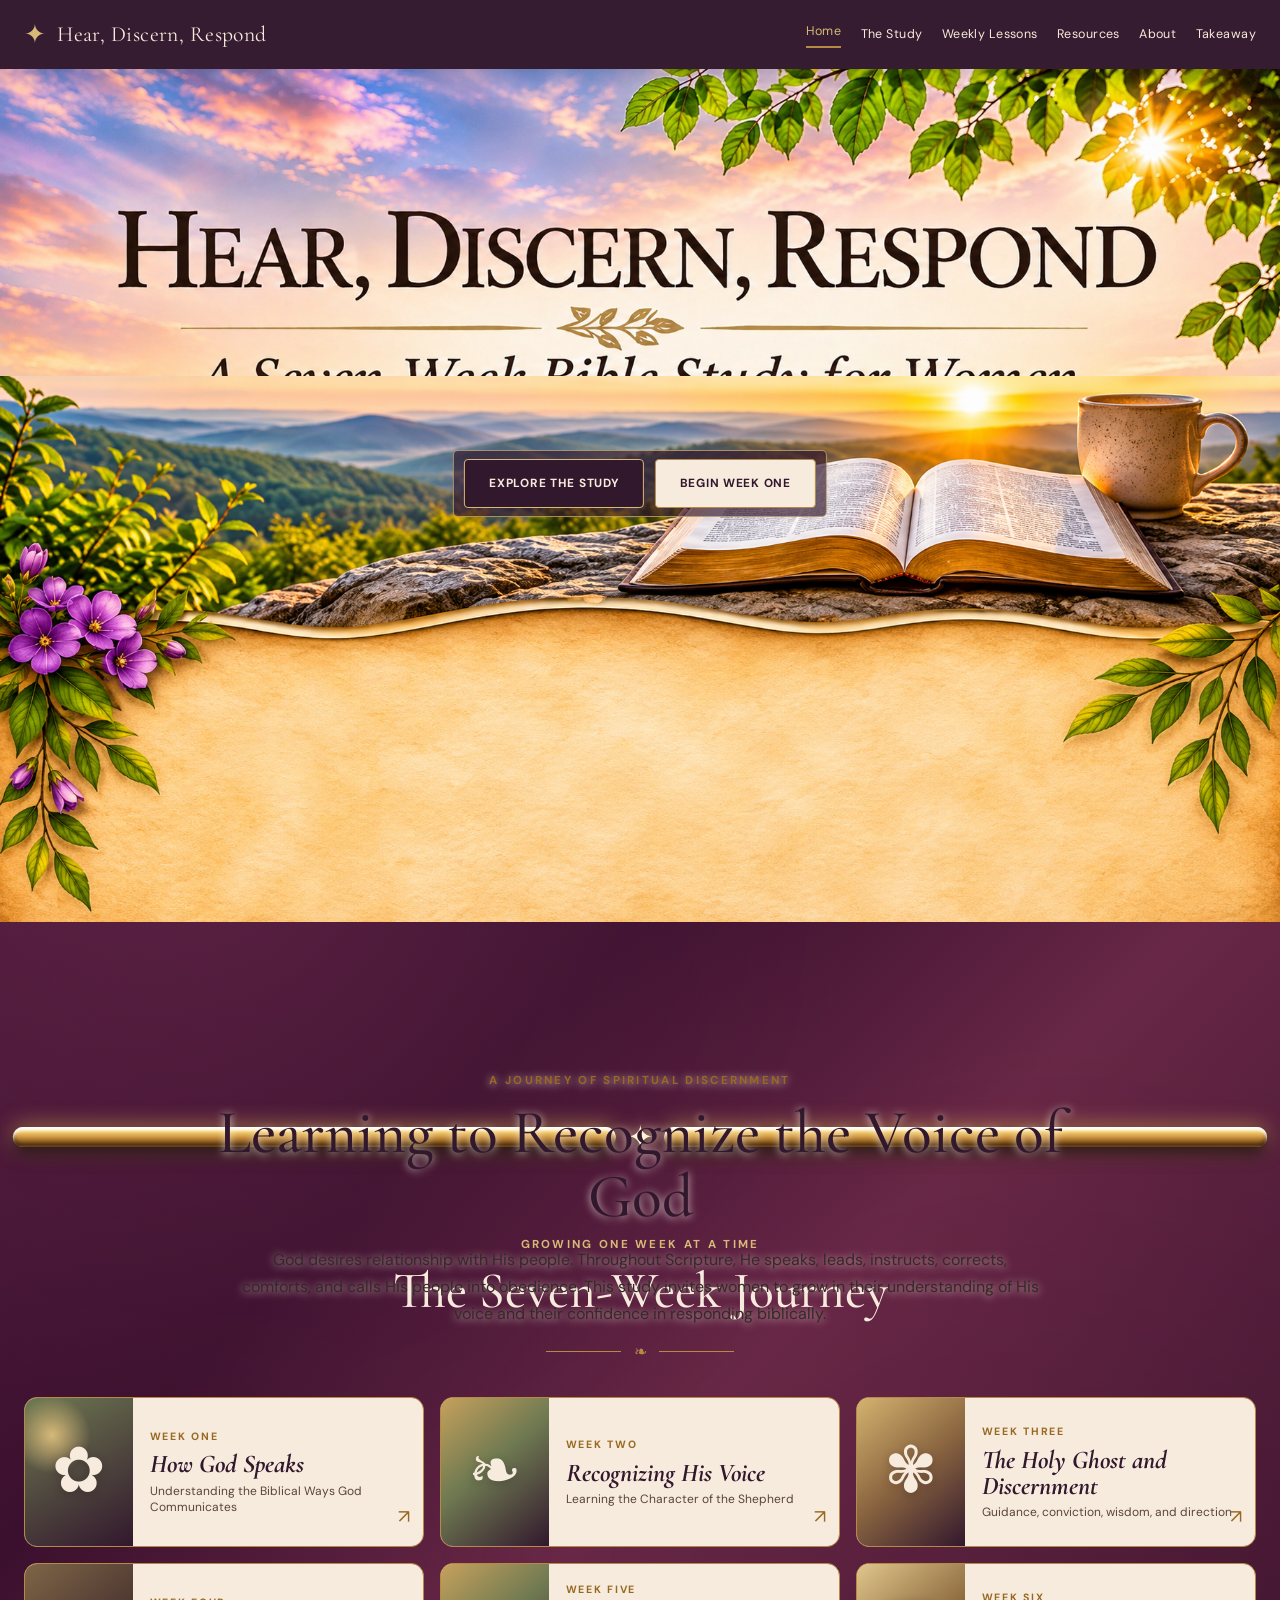
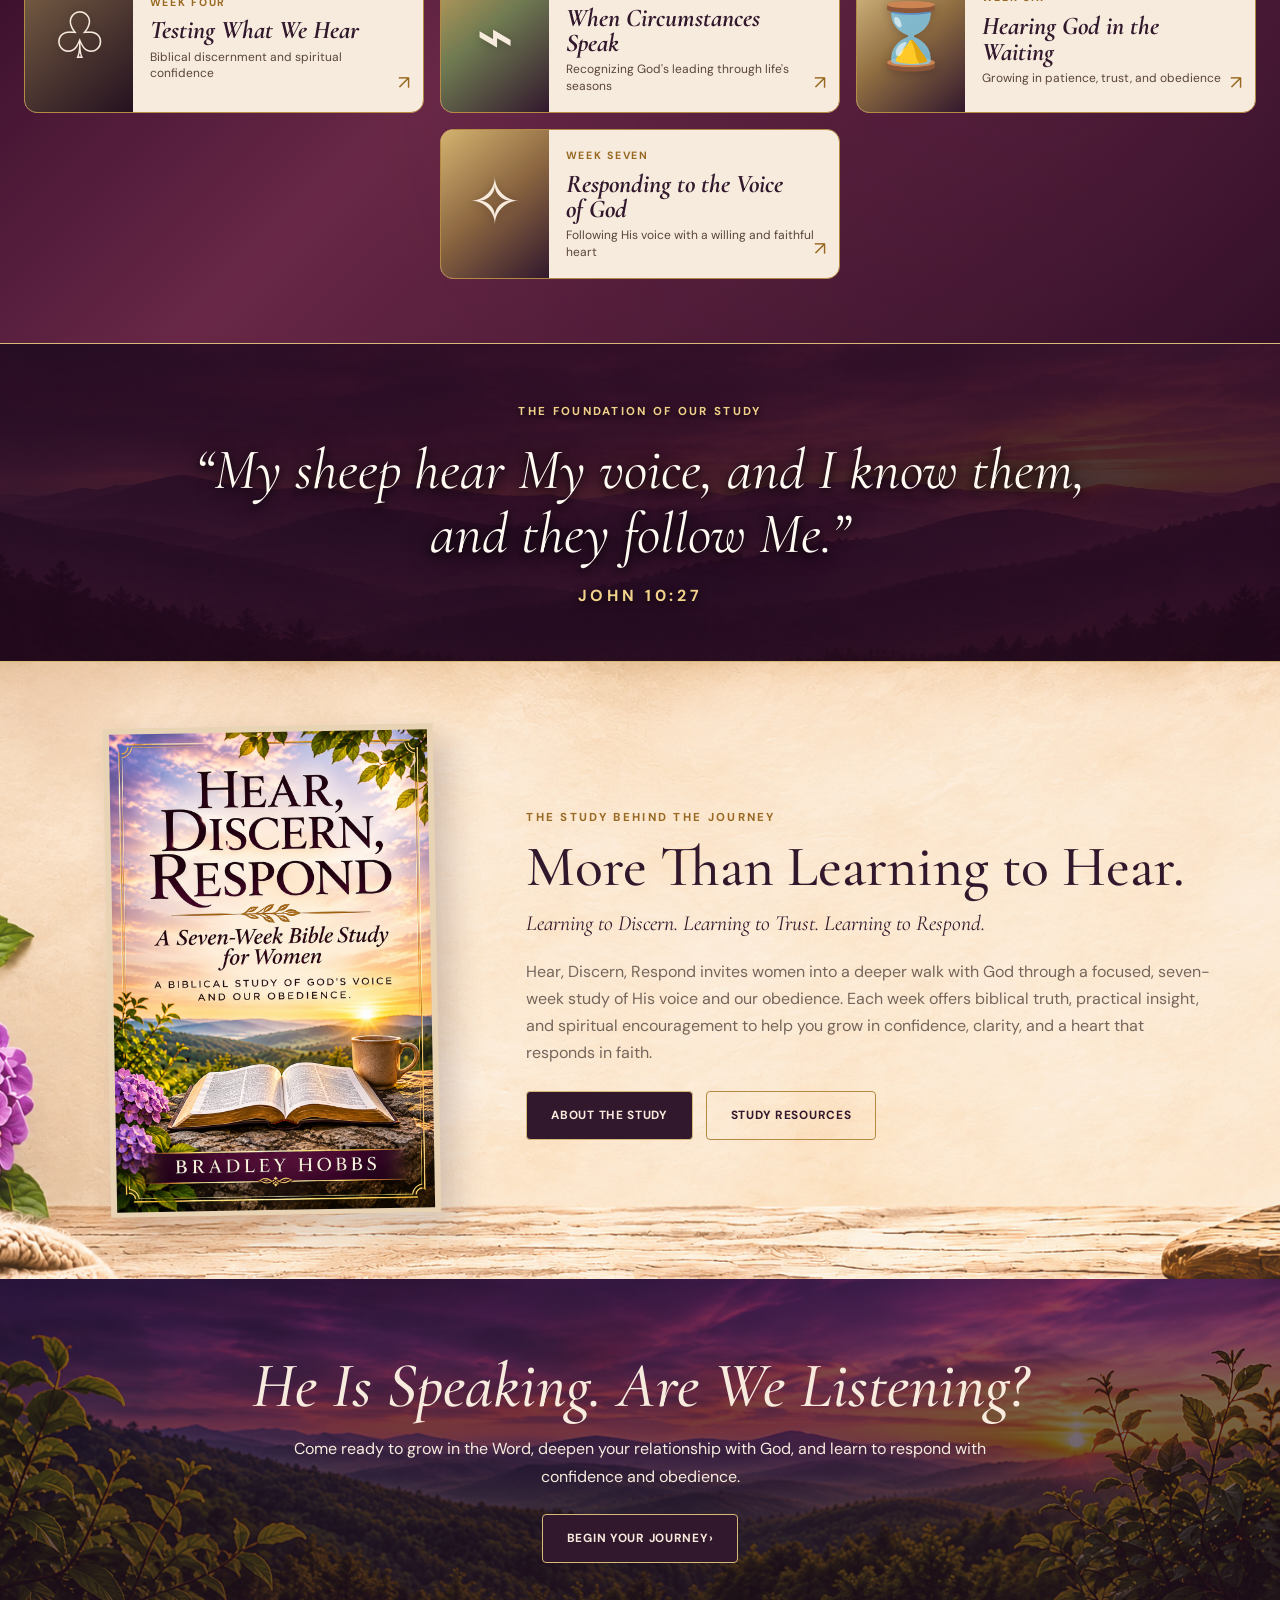
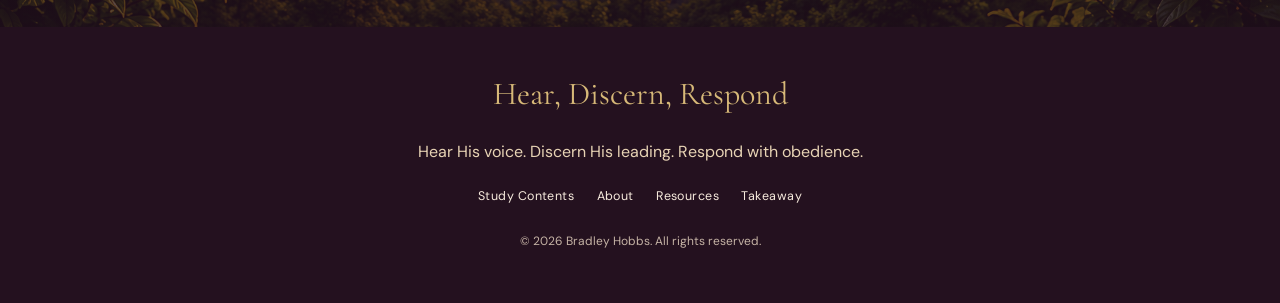
==== commit 58c671d9: "Remove welcome section background panel directly" ====
--- a/index.html
+++ b/index.html
@@ -45,7 +45,7 @@
       </div>
     </section>
 
-    <section class="welcome" id="welcome">
+    <section class="welcome" id="welcome" style="background:transparent!important;background-color:transparent!important;box-shadow:none!important;border:0!important;">
       <div class="welcome-inner">
         <span class="section-kicker">A Journey of Spiritual Discernment</span>
         <h2>Learning to Recognize the Voice of God</h2>
--- a/css/index.css
+++ b/css/index.css
@@ -4,9 +4,9 @@
 .hero{position:relative;width:100%;margin:0;padding:0;overflow:hidden;background:var(--plum);display:block;text-align:center}.hero-banner{display:block;width:100%;height:auto;max-height:none;object-fit:contain;margin:0}.hero h1{font-family:var(--serif);font-weight:500;font-size:clamp(3.3rem,8vw,7.2rem);line-height:.9;letter-spacing:.015em;margin:.3rem 0;color:#29141e}.hero-divider{display:flex;align-items:center;justify-content:center;color:#966522;font-size:2rem;margin:.2rem auto}.hero-divider:before,.hero-divider:after{content:'';width:min(26vw,250px);height:1px;background:linear-gradient(90deg,transparent,#966522)}.hero-divider:after{transform:scaleX(-1)}.hero-subtitle{font-family:var(--serif);font-style:italic;font-size:clamp(1.5rem,3vw,2.6rem);margin:.2rem 0}.hero-description{font-size:.9rem;letter-spacing:.16em;text-transform:uppercase;margin:0 auto 1.8rem}.button{display:inline-flex;align-items:center;justify-content:center;text-decoration:none;padding:.85rem 1.5rem;border-radius:4px;letter-spacing:.06em;text-transform:uppercase;font-size:.74rem;font-weight:700;transition:transform .2s,box-shadow .2s}.button:hover{transform:translateY(-2px);box-shadow:0 8px 20px rgba(45,24,36,.15)}.button-primary{background:var(--plum);color:var(--cream);border:1px solid var(--gold-light)}.button-light{background:var(--cream);color:var(--plum);border:1px solid var(--gold)}.button-outline-dark{border:1px solid var(--gold);color:var(--plum);background:transparent}.hero-leaf{position:absolute;color:#32182d;font-size:clamp(4rem,8vw,7rem);opacity:.75;z-index:1}.hero-leaf-left{left:1.5rem;bottom:1rem;transform:rotate(20deg)}.hero-leaf-right{right:1.5rem;top:1rem;transform:rotate(180deg)}
 .welcome{background:var(--cream);padding:3.5rem 1.5rem 4rem;text-align:center;position:relative}.welcome-inner{max-width:900px;margin:auto}.section-kicker{font-size:.72rem;letter-spacing:.2em;text-transform:uppercase;color:#986923;font-weight:700}.welcome h2,.section-heading h2,.about-text h2,.closing-content h2{font-family:var(--serif);font-size:clamp(2.3rem,4.8vw,4rem);font-weight:500;line-height:1.05;color:var(--plum);margin:.55rem 0 1rem}.welcome p{max-width:800px;margin:auto;font-size:1rem}.ornamental-divider{display:flex;align-items:center;justify-content:center;color:var(--gold);margin:1.2rem auto}.ornamental-divider:before,.ornamental-divider:after{content:'';width:75px;height:1px;background:var(--gold);margin:0 .8rem}
 .journey{background:radial-gradient(ellipse at 18% 12%,rgba(128,55,91,.32),transparent 42%),radial-gradient(ellipse at 82% 78%,rgba(104,39,70,.28),transparent 46%),linear-gradient(135deg,#501a3c 0%,#3b102e 34%,#682746 56%,#2c0c24 100%);padding:3.5rem 1.5rem 4rem;color:var(--cream)}.journey-inner{max-width:1350px;margin:auto}.section-heading{text-align:center;margin:0 auto 2rem}.journey .section-heading h2{color:var(--cream);font-size:clamp(2.3rem,4vw,3.6rem)}.journey .section-kicker{color:var(--gold-light)}.week-grid{display:grid;grid-template-columns:repeat(3,minmax(0,1fr));gap:1rem}.week-card{display:grid;grid-template-columns:108px 1fr;min-height:150px;background:var(--cream);color:var(--plum);text-decoration:none;border:1px solid var(--gold);border-radius:13px;overflow:hidden;transition:transform .2s,box-shadow .2s}.week-card:hover{transform:translateY(-4px);box-shadow:0 12px 25px rgba(0,0,0,.22)}.week-art{display:grid;place-items:center;font-family:var(--serif);font-size:4rem;color:var(--cream);background:radial-gradient(circle at 25% 25%,#d7b978,transparent 28%),linear-gradient(150deg,#6e7951,#32182d);min-height:100%;text-shadow:0 2px 8px rgba(30,15,25,.25)}.week-two .week-art,.week-five .week-art{background:linear-gradient(140deg,#c6a15c,#6e7951 45%,#32182d)}.week-three .week-art,.week-seven .week-art{background:linear-gradient(140deg,#d4b36f,#8a6540,#32182d)}.week-four .week-art{background:linear-gradient(140deg,#7e6547,#24111f)}.week-six .week-art{background:linear-gradient(140deg,#e0c68c,#916f42,#32182d)}.week-copy{padding:1rem 1.05rem;position:relative;display:flex;flex-direction:column;justify-content:center}.week-label{font-size:.66rem;letter-spacing:.16em;text-transform:uppercase;color:#986923;font-weight:700}.week-card h3{font-family:var(--serif);font-size:clamp(1.35rem,2vw,1.75rem);font-style:italic;line-height:1;margin:.35rem 1.25rem .35rem 0;color:var(--plum)}.week-card p{font-size:.75rem;line-height:1.4;margin:0;color:#59453a}.card-link{position:absolute;right:.8rem;bottom:.8rem;color:#986923;font-size:1.2rem}.week-seven{grid-column:2;grid-template-columns:108px 1fr}
-.scripture-band{background:linear-gradient(0deg,rgba(44,12,36,.72),rgba(59,16,46,.42)),url('../images/1C07792C-C51E-45C6-AAAF-1ED9D1E1C3A3.png') center 72%/cover no-repeat,var(--plum);color:var(--cream);padding:3rem 1.5rem;text-align:center;border-top:1px solid var(--gold-light);border-bottom:1px solid var(--gold-light)}.scripture-inner{max-width:900px;margin:auto}.scripture-band blockquote{font-family:var(--serif);font-style:italic;font-size:clamp(2rem,4.5vw,3.8rem);line-height:1.1;margin:1rem 0}.scripture-band cite{display:block;font-style:normal;text-transform:uppercase;letter-spacing:.23em;color:var(--gold-light);font-weight:600}
+.scripture-band{background:linear-gradient(180deg,rgba(35,9,29,.78),rgba(35,9,29,.86)),url('../images/1C07792C-C51E-45C6-AAAF-1ED9D1E1C3A3.png') center 72%/cover no-repeat,var(--plum);color:#fff8ee;padding:3.25rem 1.5rem;text-align:center;border-top:1px solid var(--gold-light);border-bottom:1px solid var(--gold-light)}.scripture-inner{max-width:900px;margin:auto;text-shadow:0 2px 8px rgba(15,4,12,.95),0 0 18px rgba(15,4,12,.55)}.scripture-band .section-kicker{color:#f2d28b;text-shadow:0 2px 6px rgba(0,0,0,.95);font-weight:700}.scripture-band blockquote{font-family:var(--serif);font-style:italic;font-size:clamp(2rem,4.5vw,3.8rem);line-height:1.1;margin:1rem 0;color:#fffaf2;text-shadow:0 3px 10px rgba(0,0,0,.98),0 0 22px rgba(0,0,0,.7)}.scripture-band cite{display:block;font-style:normal;text-transform:uppercase;letter-spacing:.23em;color:#f3d28b;font-weight:700;text-shadow:0 2px 8px rgba(0,0,0,.95)}
 .about-study{background:linear-gradient(rgba(247,235,221,.12),rgba(247,235,221,.12)),url('../images/0187441F-B398-46CF-8924-9C7F621B6E18.png') center/cover no-repeat;padding:4rem 1.5rem;padding:4rem 1.5rem}.about-layout{max-width:1150px;margin:auto;display:grid;grid-template-columns:.75fr 1.25fr;gap:3rem;align-items:center}.book-feature{text-align:center}.book-frame{max-width:330px;margin:auto;padding:.35rem;background:var(--sand);box-shadow:14px 16px 32px rgba(48,24,40,.2);transform:rotate(-1deg)}.book-cover-image{display:block;width:100%;height:auto;object-fit:contain}.about-text h2{font-size:clamp(2.5rem,4.5vw,4rem);margin:.5rem 0}.about-tagline{font-family:var(--serif);font-style:italic;font-size:1.35rem;color:var(--plum);margin:.3rem 0 1rem}.about-text p:not(.about-tagline){color:var(--muted)}.about-actions{display:flex;gap:.8rem;flex-wrap:wrap;margin-top:1.5rem}
-.closing-call{background:linear-gradient(0deg,rgba(36,17,31,.78),rgba(36,17,31,.52)),url('../images/4AF57BEF-7582-42DB-980B-7D82C71B88B2.png') center 75%/cover no-repeat;padding:4rem 1.5rem;text-align:center;color:var(--cream)}.closing-content{max-width:850px;margin:auto}.closing-content h2{color:var(--cream);font-size:clamp(2.4rem,5vw,4rem);font-style:italic}.closing-content p{max-width:700px;margin:0 auto 1.5rem;color:var(--cream)}.site-footer{background:var(--plum-deep);color:var(--cream);padding:2.5rem 1.5rem;text-align:center}.footer-main{max-width:900px;margin:auto}.footer-brand{font-family:var(--serif);font-size:2rem;color:var(--gold-light);text-decoration:none}.footer-main>p{color:var(--sand)}.footer-nav{display:flex;justify-content:center;gap:1.4rem;flex-wrap:wrap;margin:1.3rem 0}.footer-nav a{color:var(--cream)}.copyright{font-size:.75rem;color:#c5b3a5!important;margin-top:1.5rem}.back-to-top{position:fixed;right:1.2rem;bottom:1.2rem;display:none;width:44px;height:44px;border:1px solid var(--gold);border-radius:50%;background:var(--plum);color:var(--cream);font-size:1.2rem;cursor:pointer;z-index:80}.back-to-top.visible{display:block}
+.closing-call{background:linear-gradient(0deg,rgba(36,17,31,.78),rgba(36,17,31,.52)),url('../images/5CA934AC-6A4A-4C95-977C-216EBEE37B4C.png') center 75%/cover no-repeat;padding:4rem 1.5rem;text-align:center;color:var(--cream)}.closing-content{max-width:850px;margin:auto}.closing-content h2{color:var(--cream);font-size:clamp(2.4rem,5vw,4rem);font-style:italic}.closing-content p{max-width:700px;margin:0 auto 1.5rem;color:var(--cream)}.site-footer{background:var(--plum-deep);color:var(--cream);padding:2.5rem 1.5rem;text-align:center}.footer-main{max-width:900px;margin:auto}.footer-brand{font-family:var(--serif);font-size:2rem;color:var(--gold-light);text-decoration:none}.footer-main>p{color:var(--sand)}.footer-nav{display:flex;justify-content:center;gap:1.4rem;flex-wrap:wrap;margin:1.3rem 0}.footer-nav a{color:var(--cream)}.copyright{font-size:.75rem;color:#c5b3a5!important;margin-top:1.5rem}.back-to-top{position:fixed;right:1.2rem;bottom:1.2rem;display:none;width:44px;height:44px;border:1px solid var(--gold);border-radius:50%;background:var(--plum);color:var(--cream);font-size:1.2rem;cursor:pointer;z-index:80}.back-to-top.visible{display:block}
 @media(max-width:1050px){.header-inner{gap:1rem}.primary-nav{gap:.75rem}.primary-nav a{font-size:.7rem}.week-grid{grid-template-columns:repeat(2,minmax(0,1fr))}.week-seven{grid-column:1/-1;max-width:650px;margin:auto;width:100%}.hero{min-height:0}.about-layout{gap:2rem}}
 @media(max-width:800px){.menu-toggle{display:block}.primary-nav{display:none;position:absolute;top:100%;left:0;right:0;background:var(--plum-deep);padding:1rem 1.4rem 1.5rem;flex-direction:column;align-items:stretch;gap:0;border-top:1px solid rgba(215,185,120,.25)}.primary-nav.open{display:flex}.primary-nav a{padding:.8rem 0;border-bottom:1px solid rgba(215,185,120,.13);font-size:.9rem}.primary-nav a.active:after{display:none}.hero{min-height:0}.about-layout{grid-template-columns:1fr}.book-feature{order:0}.book-frame{max-width:280px}.about-text{text-align:center}.about-actions{justify-content:center}}
 @media(max-width:560px){.header-inner{padding:.65rem 1rem}.brand-name{font-size:1.05rem}.brand-mark{font-size:1.2rem}.hero{min-height:0;padding:0}.hero h1{font-size:clamp(2.7rem,12vw,4.2rem)}.hero-subtitle{font-size:1.45rem}.hero-description{font-size:.7rem;letter-spacing:.1em}.hero-actions-strip{gap:.45rem;padding:.4rem .5rem}.hero-actions-strip .button{padding:.65rem .9rem;font-size:.65rem;width:auto}.button{width:min(100%,280px)}.welcome{padding:2.8rem 1.2rem}.welcome h2{font-size:2.5rem}.journey{padding:2.8rem 1rem}.week-grid{grid-template-columns:1fr;gap:.8rem}.week-card,.week-seven{grid-column:auto;grid-template-columns:90px 1fr;min-height:132px}.week-art{font-size:3.2rem}.week-copy{padding:.8rem}.week-card h3{font-size:1.5rem}.week-card p{font-size:.72rem;padding-right:.6rem}.about-study{padding:3rem 1.1rem}.book-frame{max-width:245px}.about-text h2{font-size:2.7rem}.about-actions{flex-direction:column;align-items:center}.scripture-band{padding:2.8rem 1.1rem}.closing-call{padding:3.2rem 1.1rem}.footer-nav{gap:.8rem}}
@@ -53,3 +53,103 @@
 .journey{border-top:0!important;}
 @media(max-width:800px){.section-transition-divider{top:calc(100% + 310px)!important;width:98%!important;font-size:1.6rem!important;gap:.45rem!important;}.section-transition-divider::before,.section-transition-divider::after{height:15px!important;}}
 @media(max-width:560px){.section-transition-divider{top:calc(100% + 240px)!important;width:99%!important;font-size:1.2rem!important;gap:.3rem!important;}.section-transition-divider::before,.section-transition-divider::after{height:12px!important;}}
+
+/* Responsive transition corrections for tablet portrait and mobile */
+@media(max-width:1100px){
+ .hero-transition-overlay{top:calc(100% - 190px)!important;width:100%!important;}
+ .welcome-inner{top:clamp(70px,12vw,115px)!important;}
+ .journey{padding-top:250px!important;}
+ .section-transition-divider{top:calc(100% + 220px)!important;}
+}
+@media(max-width:800px){
+ .hero-transition-overlay{top:calc(100% - 165px)!important;}
+ .welcome-inner{top:72px!important;}
+ .journey{padding-top:215px!important;}
+ .section-transition-divider{top:calc(100% + 185px)!important;}
+}
+@media(max-width:560px){
+ .hero-transition-overlay{top:calc(100% - 135px)!important;}
+ .welcome-inner{top:62px!important;}
+ .journey{padding-top:175px!important;}
+ .section-transition-divider{top:calc(100% + 155px)!important;}
+}
+
+/* Tablet portrait refinement: compact hero CTAs and bring welcome copy forward */
+@media(min-width:561px) and (max-width:1100px){
+ .hero-actions-strip{gap:.45rem!important;padding:.38rem .5rem!important;}
+ .hero-actions-strip .button{padding:.58rem 1rem!important;font-size:.64rem!important;letter-spacing:.045em!important;}
+ .welcome-inner{z-index:40!important;position:absolute!important;}
+ .welcome .section-kicker,.welcome h2,.welcome p{position:relative!important;z-index:41!important;text-shadow:0 2px 10px rgba(255,248,235,.96),0 0 18px rgba(255,248,235,.9)!important;}
+ .welcome h2{font-size:clamp(2rem,4.2vw,3rem)!important;margin:.35rem 0 .6rem!important;}
+ .welcome p{font-size:clamp(.88rem,1.7vw,1rem)!important;line-height:1.5!important;}
+}
+@media(max-width:560px){
+ .hero-actions-strip .button{padding:.42rem .6rem!important;font-size:.56rem!important;letter-spacing:.03em!important;}
+ .welcome-inner{z-index:40!important;}
+ .welcome .section-kicker,.welcome h2,.welcome p{position:relative!important;z-index:41!important;text-shadow:0 2px 10px rgba(255,248,235,.96),0 0 18px rgba(255,248,235,.9)!important;}
+}
+
+/* Tablet/mobile: restore the welcome copy to document flow to prevent overlap */
+@media(max-width:1100px){
+ .hero{overflow:hidden!important;z-index:1!important;}
+ .hero-transition-overlay{position:absolute!important;left:0!important;right:0!important;top:auto!important;bottom:0!important;width:100%!important;height:auto!important;z-index:2!important;}
+ .hero-actions-strip{position:absolute!important;z-index:5!important;left:50%!important;transform:translateX(-50%)!important;bottom:clamp(90px,14vw,160px)!important;max-width:calc(100% - 2rem)!important;}
+ .welcome{position:relative!important;top:auto!important;left:auto!important;width:100%!important;height:auto!important;margin:0!important;padding:2.25rem 1.25rem 2.5rem!important;background:var(--cream)!important;overflow:visible!important;z-index:2!important;}
+ .welcome-inner{position:relative!important;top:auto!important;left:auto!important;right:auto!important;z-index:2!important;max-width:900px!important;margin:0 auto!important;padding:0!important;}
+ .welcome .section-kicker,.welcome h2,.welcome p{z-index:auto!important;text-shadow:none!important;}
+ .welcome h2{font-size:clamp(1.9rem,4.2vw,2.8rem)!important;margin:.5rem 0 .65rem!important;}
+ .welcome p{font-size:clamp(.9rem,1.6vw,1rem)!important;line-height:1.55!important;}
+ .journey{padding:2.75rem 1rem 3rem!important;margin:0!important;z-index:1!important;}
+ .section-transition-divider{position:relative!important;top:auto!important;left:auto!important;transform:none!important;width:100%!important;margin:0 auto 1.25rem!important;}
+}
+@media(max-width:800px){
+ .week-grid{grid-template-columns:repeat(2,minmax(0,1fr))!important;}
+}
+@media(max-width:560px){
+ .hero-actions-strip{bottom:clamp(65px,18vw,100px)!important;}
+ .welcome{padding:1.6rem 1rem 2rem!important;}
+ .journey{padding:2rem .75rem 2.5rem!important;}
+ .week-grid{grid-template-columns:1fr!important;}
+}
+
+/* Tablet portrait: reveal hero title above the overlapping landscape */
+@media(min-width:561px) and (max-width:1100px){
+ .hero-transition-overlay{bottom:-70px!important;width:100%!important;}
+ .hero-actions-strip{bottom:clamp(105px,15vw,170px)!important;}
+}
+@media(max-width:560px){
+ .hero-transition-overlay{bottom:-38px!important;}
+}
+
+/* Tablet: reveal the subtitle by moving the landscape overlay lower */
+@media(min-width:561px) and (max-width:1100px){
+ .hero-transition-overlay{top:calc(100% - clamp(150px,19vw,230px))!important;bottom:auto!important;}
+}
+
+/* Tablet portrait final polish: raise overlay and remove CTA container box */
+@media(min-width:561px) and (max-width:1100px){
+ .hero-transition-overlay{top:calc(100% - clamp(175px,22vw,255px))!important;}
+ .hero-actions-strip{background:transparent!important;border:0!important;box-shadow:none!important;padding:0!important;gap:.55rem!important;}
+}
+
+/* Restore the CTA grouping; remove the cream panel behind the welcome copy */
+@media(min-width:561px) and (max-width:1100px){
+ .hero-actions-strip{background:rgba(43,13,34,.72)!important;border:1px solid rgba(225,185,103,.45)!important;box-shadow:0 5px 16px rgba(35,12,25,.35)!important;padding:.55rem .7rem!important;border-radius:10px!important;}
+}
+@media(max-width:1100px){
+ .welcome{background:transparent!important;}
+}
+
+/* Definitive tablet/mobile correction */
+@media(max-width:1100px){
+ body .hero + section.welcome,
+ body main > section.welcome# welcome {background:transparent!important;}
+ body main > section.welcome{background:transparent!important;background-color:transparent!important;}
+}
+@media(min-width:561px) and (max-width:1100px){
+ body main > section.welcome{background:none!important;background-color:transparent!important;}
+ body main > section.welcome::before,
+ body main > section.welcome::after{display:none!important;content:none!important;}
+ body main > section.welcome .welcome-inner{background:transparent!important;box-shadow:none!important;border:0!important;}
+ body main > section.hero .hero-actions-strip{background:rgba(43,13,34,.72)!important;border:1px solid rgba(225,185,103,.45)!important;box-shadow:0 5px 16px rgba(35,12,25,.35)!important;padding:.55rem .7rem!important;border-radius:10px!important;}
+}
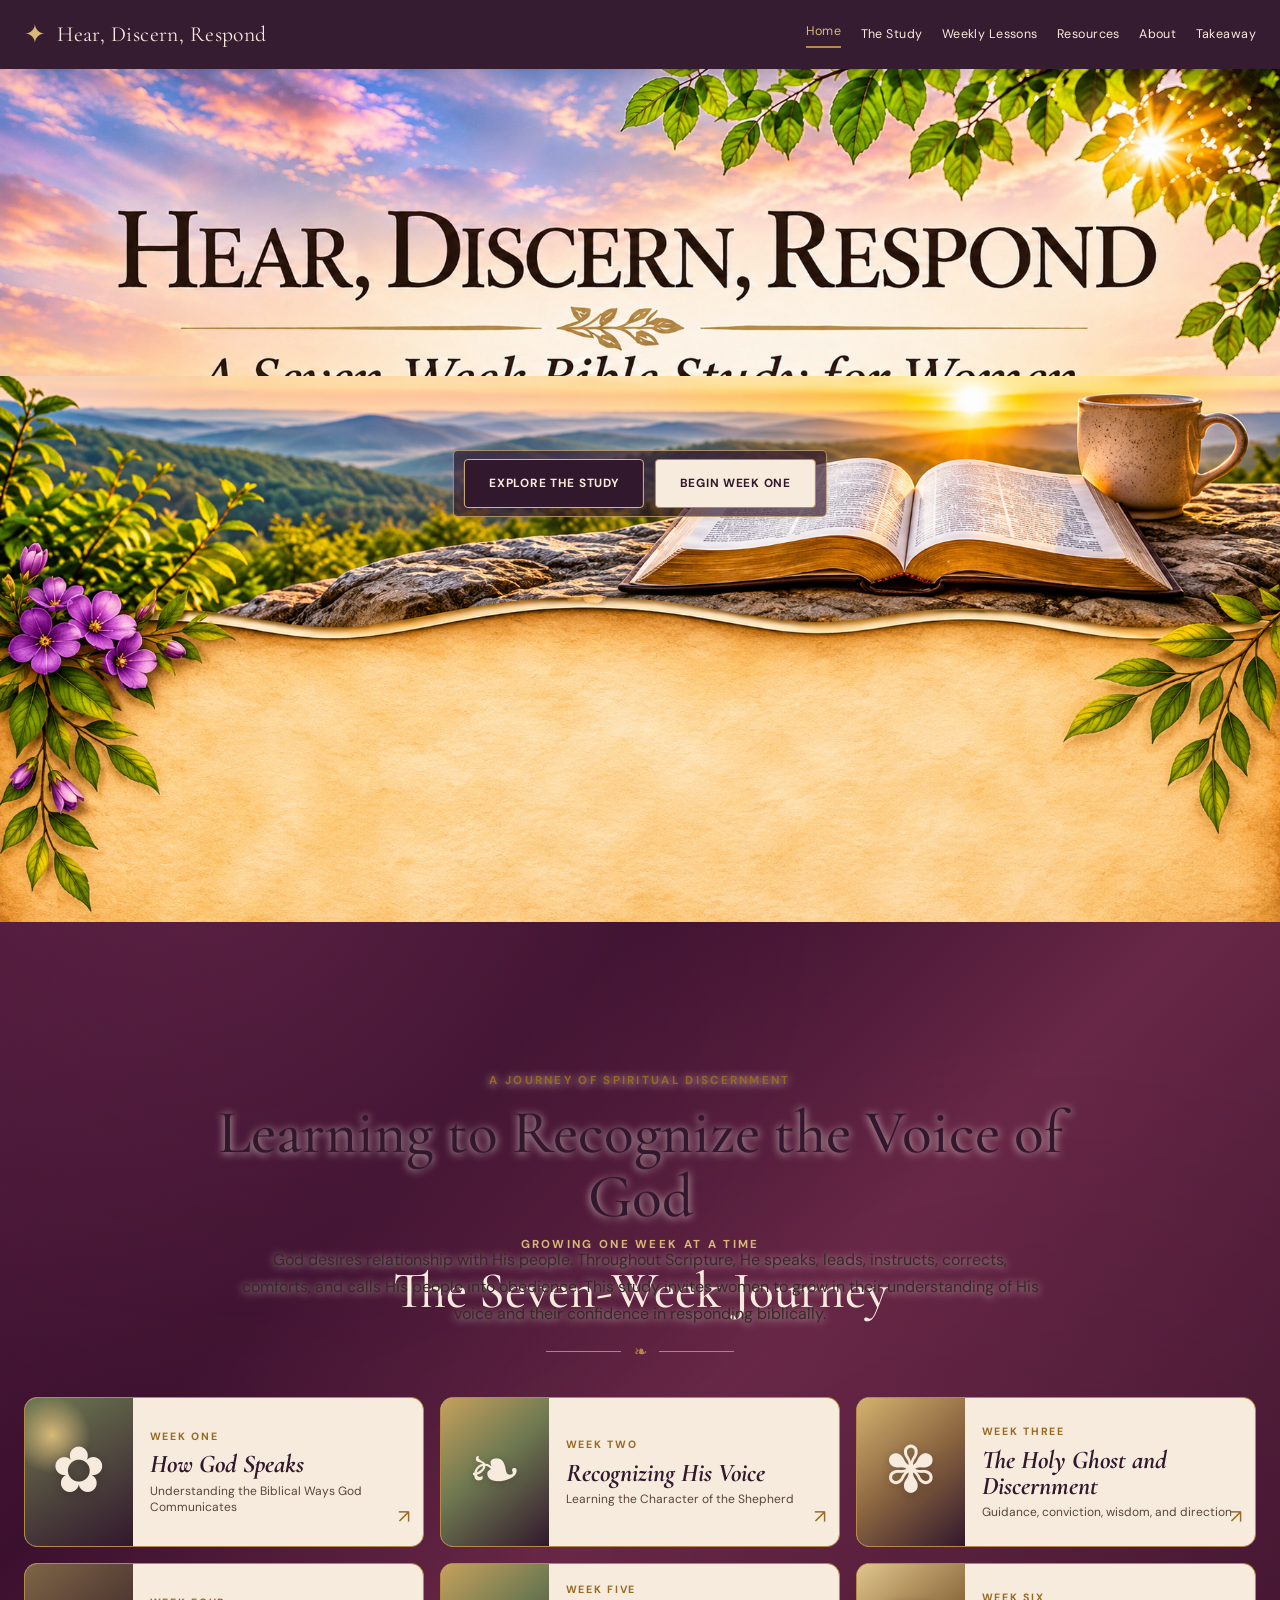
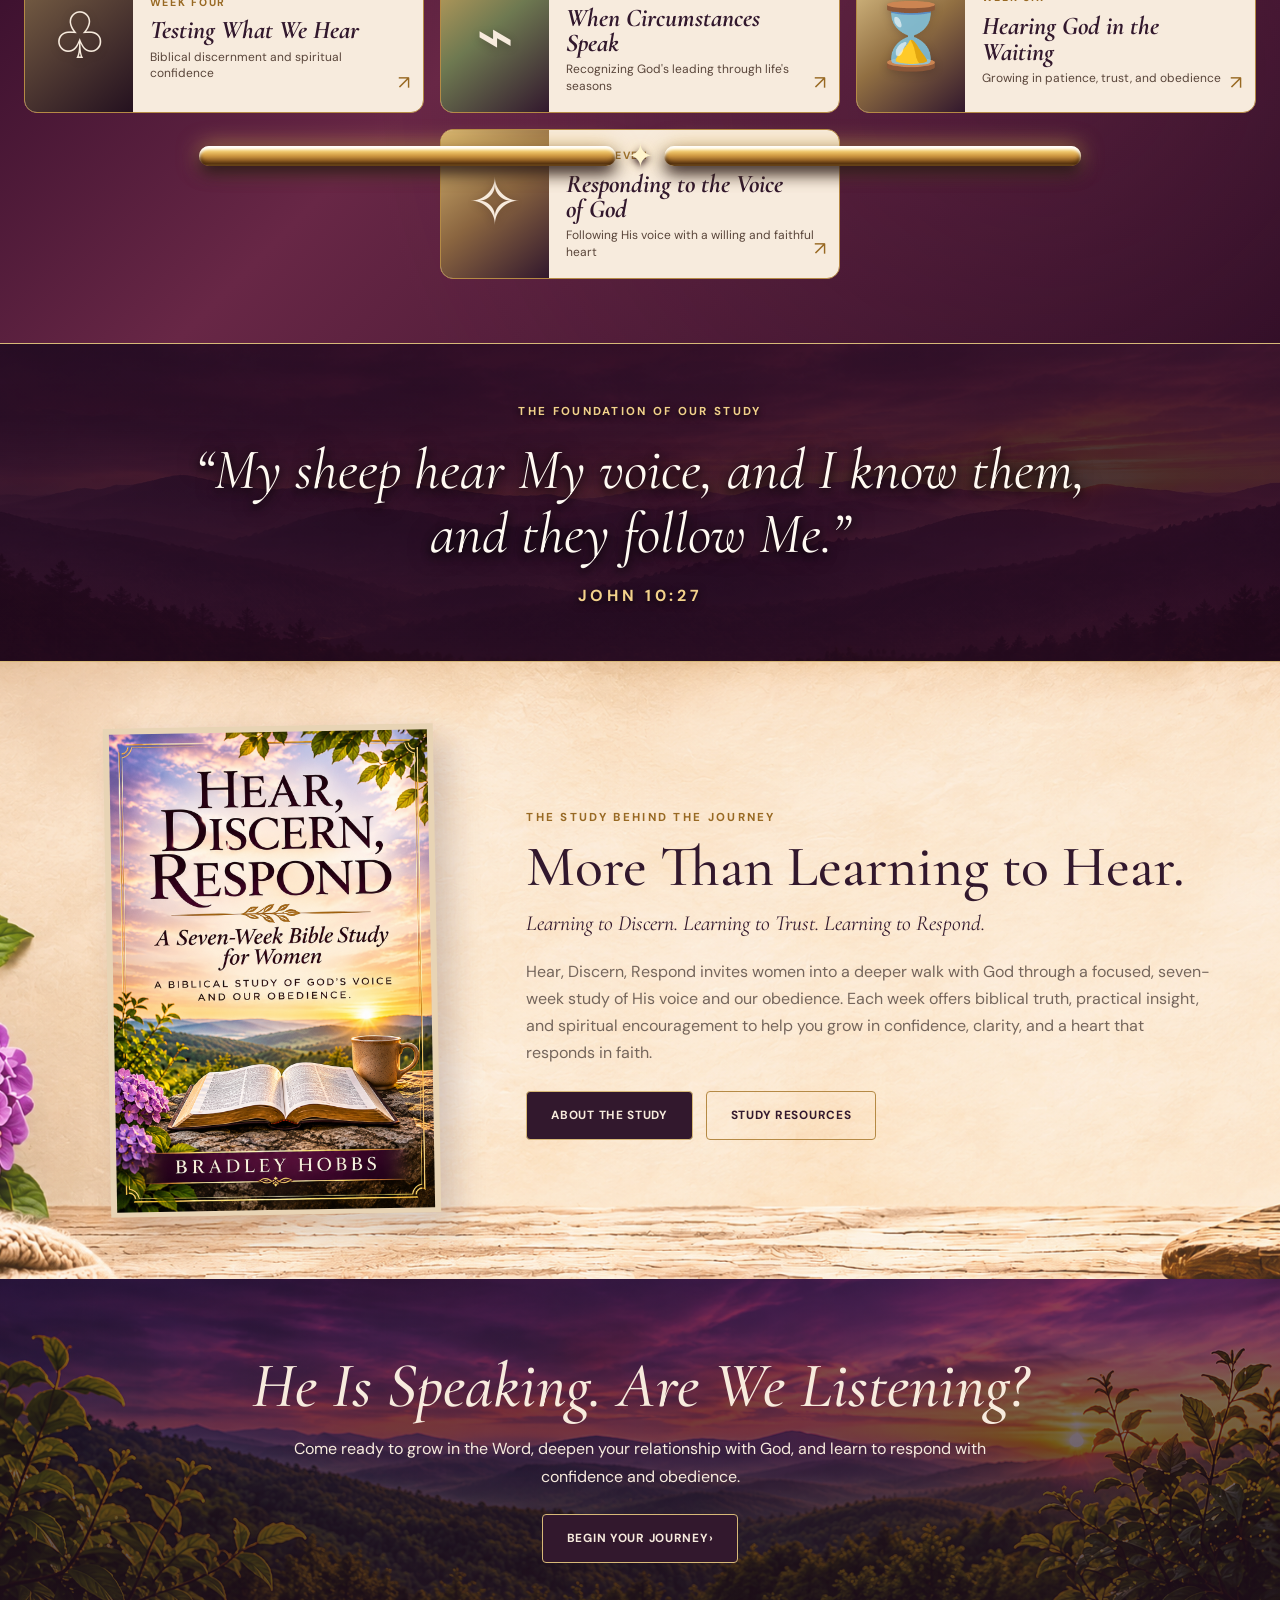
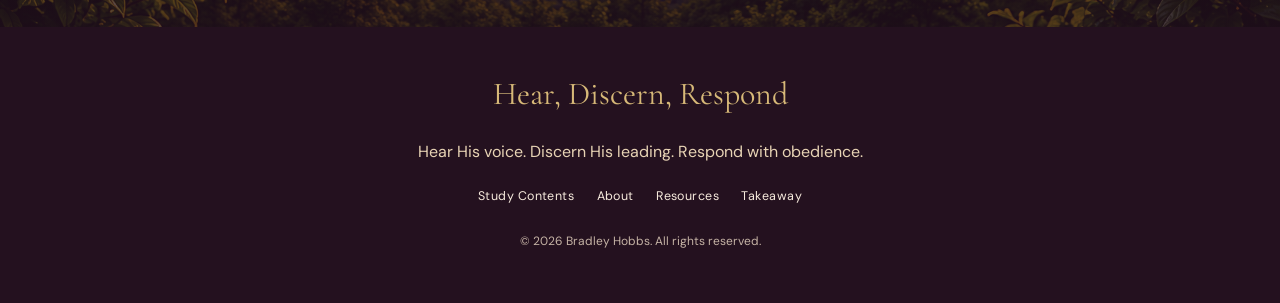
==== commit 277b7d95: "Move gold divider below welcome copy" ====
--- a/index.html
+++ b/index.html
@@ -38,7 +38,6 @@
     <section class="hero" aria-label="Hear, Discern, Respond Bible study banner">
       <img class="hero-banner" src="images/8CA0B5E8-B646-4DE3-965C-A5190609A83F.png" alt="Hear, Discern, Respond: A Seven-Week Bible Study for Women">
       <img class="hero-transition-overlay" src="images/B76437F0-8125-4A7A-9139-AF5A4291CDE5.png" alt="" aria-hidden="true">
-      <div class="section-transition-divider" aria-hidden="true"><span>✦</span></div>
       <div class="hero-actions-strip">
         <a class="button button-primary" href="#journey">Explore the Study</a>
         <a class="button button-light" href="week1.html">Begin Week One</a>
@@ -50,6 +49,7 @@
         <span class="section-kicker">A Journey of Spiritual Discernment</span>
         <h2>Learning to Recognize the Voice of God</h2>
         <p>God desires relationship with His people. Throughout Scripture, He speaks, leads, instructs, corrects, comforts, and calls His people into obedience. This study invites women to grow in their understanding of His voice and their confidence in responding biblically.</p>
+        <div class="section-transition-divider" aria-hidden="true"><span>✦</span></div>
       </div>
     </section>
 
--- a/css/index.css
+++ b/css/index.css
@@ -153,3 +153,272 @@
  body main > section.welcome .welcome-inner{background:transparent!important;box-shadow:none!important;border:0!important;}
  body main > section.hero .hero-actions-strip{background:rgba(43,13,34,.72)!important;border:1px solid rgba(225,185,103,.45)!important;box-shadow:0 5px 16px rgba(35,12,25,.35)!important;padding:.55rem .7rem!important;border-radius:10px!important;}
 }
+
+/* Force remove welcome panel: inline style is also applied to the section */
+@media (max-width:1100px){#welcome{background:transparent!important;background-color:transparent!important;box-shadow:none!important;border:none!important;}}
+
+
+/* FINAL tablet/mobile transition fix: transparent welcome overlay, no cream body panel */
+@media(max-width:1100px){
+ body{background:var(--plum)!important;}
+ .hero{position:relative!important;overflow:visible!important;z-index:3!important;}
+ .hero-banner{position:relative!important;z-index:1!important;}
+ .hero-transition-overlay{position:absolute!important;left:0!important;right:0!important;top:auto!important;bottom:-1px!important;width:100%!important;height:auto!important;z-index:4!important;pointer-events:none!important;}
+ .hero-actions-strip{z-index:6!important;}
+ .welcome{position:absolute!important;top:100%!important;left:0!important;width:100%!important;height:0!important;margin:0!important;padding:0!important;background:transparent!important;background-color:transparent!important;box-shadow:none!important;border:0!important;overflow:visible!important;z-index:7!important;}
+ .welcome::before,.welcome::after{content:none!important;display:none!important;}
+ .welcome-inner{position:absolute!important;top:clamp(70px,11vw,120px)!important;left:0!important;right:0!important;max-width:900px!important;margin:0 auto!important;padding:0 1.25rem!important;text-align:center!important;background:transparent!important;box-shadow:none!important;border:0!important;z-index:8!important;}
+ .welcome .section-kicker,.welcome h2,.welcome p{position:relative!important;text-shadow:0 2px 8px rgba(255,248,235,.88)!important;}
+ .welcome h2{font-size:clamp(1.9rem,4.2vw,2.8rem)!important;margin:.45rem 0 .65rem!important;}
+ .welcome p{font-size:clamp(.88rem,1.6vw,1rem)!important;line-height:1.5!important;}
+ .journey{position:relative!important;z-index:2!important;margin:0!important;padding:clamp(260px,30vw,360px) 1rem 3rem!important;border-top:0!important;}
+ .section-transition-divider{position:absolute!important;left:50%!important;top:calc(100% + clamp(210px,25vw,300px))!important;transform:translateX(-50%)!important;width:98%!important;margin:0!important;z-index:9!important;}
+}
+@media(max-width:800px){
+ .welcome-inner{top:clamp(65px,12vw,95px)!important;padding:0 1rem!important;}
+ .journey{padding-top:280px!important;}
+ .section-transition-divider{top:calc(100% + 245px)!important;}
+}
+@media(max-width:560px){
+ .welcome-inner{top:58px!important;padding:0 .85rem!important;}
+ .welcome h2{font-size:clamp(1.75rem,7.2vw,2.35rem)!important;}
+ .welcome p{font-size:.84rem!important;line-height:1.45!important;}
+ .journey{padding:220px .75rem 2.5rem!important;}
+ .section-transition-divider{top:calc(100% + 190px)!important;}
+}
+
+
+/* Rebuild tablet/mobile transition in normal flow: preserve hero artwork and welcome copy */
+@media(max-width:1100px){
+ body{background:var(--plum)!important;}
+ .hero{overflow:hidden!important;z-index:1!important;}
+ .hero-banner{position:relative!important;z-index:1!important;display:block!important;width:100%!important;height:auto!important;}
+ .hero-transition-overlay{display:none!important;}
+ .hero-actions-strip{position:absolute!important;left:50%!important;transform:translateX(-50%)!important;z-index:5!important;bottom:clamp(65px,13vw,135px)!important;}
+ .welcome{position:relative!important;left:auto!important;top:auto!important;width:100%!important;height:auto!important;margin:0!important;padding:2rem 1.25rem 1.75rem!important;background:transparent!important;background-color:transparent!important;box-shadow:none!important;border:0!important;overflow:visible!important;z-index:2!important;}
+ .welcome-inner{position:relative!important;top:auto!important;left:auto!important;right:auto!important;max-width:900px!important;margin:0 auto!important;padding:0!important;text-align:center!important;background:transparent!important;box-shadow:none!important;border:0!important;z-index:auto!important;}
+ .welcome .section-kicker,.welcome h2,.welcome p{text-shadow:none!important;}
+ .welcome h2{font-size:clamp(1.9rem,4.2vw,2.8rem)!important;margin:.45rem 0 .65rem!important;}
+ .welcome p{font-size:clamp(.88rem,1.6vw,1rem)!important;line-height:1.5!important;}
+ .section-transition-divider{display:none!important;}
+ .journey{position:relative!important;z-index:2!important;margin:0!important;padding:2.5rem 1rem 3rem!important;border-top:0!important;}
+}
+@media(max-width:800px){
+ .welcome{padding:1.75rem 1rem 1.5rem!important;}
+ .journey{padding:2rem .9rem 2.5rem!important;}
+}
+@media(max-width:560px){
+ .hero-actions-strip{bottom:clamp(48px,12vw,75px)!important;gap:.35rem!important;padding:.35rem!important;}
+ .hero-actions-strip .button{padding:.42rem .6rem!important;font-size:.56rem!important;}
+ .welcome{padding:1.4rem .9rem 1.25rem!important;}
+ .welcome h2{font-size:clamp(1.75rem,7.2vw,2.35rem)!important;}
+ .welcome p{font-size:.84rem!important;line-height:1.45!important;}
+ .journey{padding:1.6rem .75rem 2.5rem!important;}
+}
+
+
+/* Keep the transition artwork: overlay overlaps hero and leads into transparent welcome copy */
+@media(max-width:1100px){
+ body{background:var(--plum)!important;}
+ .hero{position:relative!important;overflow:visible!important;z-index:3!important;margin-bottom:0!important;}
+ .hero-banner{position:relative!important;z-index:1!important;display:block!important;width:100%!important;height:auto!important;}
+ .hero-transition-overlay{display:block!important;position:absolute!important;left:0!important;right:0!important;top:auto!important;bottom:-100px!important;width:100%!important;height:auto!important;z-index:4!important;pointer-events:none!important;}
+ .hero-actions-strip{position:absolute!important;left:50%!important;transform:translateX(-50%)!important;z-index:6!important;bottom:clamp(65px,13vw,135px)!important;}
+ .welcome{position:relative!important;left:auto!important;top:auto!important;width:100%!important;height:auto!important;margin:0!important;padding:105px 1.25rem 1.75rem!important;background:transparent!important;background-color:transparent!important;box-shadow:none!important;border:0!important;overflow:visible!important;z-index:5!important;}
+ .welcome::before,.welcome::after{content:none!important;display:none!important;}
+ .welcome-inner{position:relative!important;top:auto!important;left:auto!important;right:auto!important;max-width:900px!important;margin:0 auto!important;padding:0!important;text-align:center!important;background:transparent!important;box-shadow:none!important;border:0!important;z-index:7!important;}
+ .welcome .section-kicker,.welcome h2,.welcome p{text-shadow:0 2px 8px rgba(255,248,235,.72)!important;}
+ .welcome h2{font-size:clamp(1.9rem,4.2vw,2.8rem)!important;margin:.45rem 0 .65rem!important;}
+ .welcome p{font-size:clamp(.88rem,1.6vw,1rem)!important;line-height:1.5!important;}
+ .section-transition-divider{display:flex!important;position:relative!important;left:auto!important;top:auto!important;transform:none!important;width:98%!important;margin:0 auto 1.2rem!important;z-index:8!important;}
+ .journey{position:relative!important;z-index:2!important;margin:0!important;padding:2.5rem 1rem 3rem!important;border-top:0!important;}
+}
+@media(max-width:800px){
+ .hero-transition-overlay{bottom:-85px!important;}
+ .welcome{padding-top:90px!important;padding-bottom:1.5rem!important;}
+ .journey{padding:2rem .9rem 2.5rem!important;}
+}
+@media(max-width:560px){
+ .hero-transition-overlay{bottom:-58px!important;}
+ .hero-actions-strip{bottom:clamp(48px,12vw,75px)!important;gap:.35rem!important;padding:.35rem!important;}
+ .hero-actions-strip .button{padding:.42rem .6rem!important;font-size:.56rem!important;}
+ .welcome{padding:74px .9rem 1.25rem!important;}
+ .welcome h2{font-size:clamp(1.75rem,7.2vw,2.35rem)!important;}
+ .welcome p{font-size:.84rem!important;line-height:1.45!important;}
+ .journey{padding:1.6rem .75rem 2.5rem!important;}
+}
+
+
+/* Lower the transition overlay artwork on tablet and mobile */
+@media(max-width:1100px){.hero-transition-overlay{bottom:-135px!important;}}
+@media(max-width:800px){.hero-transition-overlay{bottom:-115px!important;}}
+@media(max-width:560px){.hero-transition-overlay{bottom:-85px!important;}}
+
+
+/* Final tablet/mobile positioning: compact raised CTAs and bring welcome copy onto the lower overlay */
+@media(max-width:1100px){
+ .hero-actions-strip{bottom:clamp(85px,16vw,155px)!important;gap:.4rem!important;padding:.38rem .48rem!important;}
+ .hero-actions-strip .button{padding:.52rem .85rem!important;font-size:.62rem!important;letter-spacing:.04em!important;}
+ .welcome{padding-top:58px!important;}
+ .welcome-inner{position:relative!important;z-index:12!important;}
+}
+@media(max-width:800px){
+ .hero-actions-strip{bottom:clamp(85px,17vw,125px)!important;gap:.35rem!important;padding:.32rem .42rem!important;}
+ .hero-actions-strip .button{padding:.48rem .75rem!important;font-size:.6rem!important;}
+ .welcome{padding-top:48px!important;}
+}
+@media(max-width:560px){
+ .hero-actions-strip{bottom:clamp(65px,15vw,90px)!important;gap:.28rem!important;padding:.28rem .35rem!important;}
+ .hero-actions-strip .button{padding:.38rem .55rem!important;font-size:.52rem!important;}
+ .welcome{padding-top:34px!important;}
+ .welcome h2{margin-top:.3rem!important;}
+}
+
+
+/* Move the second transition overlay farther down while preserving established sizing */
+@media(max-width:1100px){.hero-transition-overlay{bottom:-165px!important;}}
+@media(max-width:800px){.hero-transition-overlay{bottom:-140px!important;}}
+@media(max-width:560px){.hero-transition-overlay{bottom:-105px!important;}}
+
+
+/* Slightly smaller hero CTA buttons across tablet and mobile */
+@media(max-width:1100px){.hero-actions-strip .button{padding:.44rem .72rem!important;font-size:.58rem!important;}}
+@media(max-width:800px){.hero-actions-strip .button{padding:.40rem .64rem!important;font-size:.56rem!important;}}
+@media(max-width:560px){.hero-actions-strip .button{padding:.34rem .48rem!important;font-size:.49rem!important;}}
+
+
+/* Bring the journey heading and cards into the cream transition area on tablet/mobile */
+@media(max-width:1100px){
+ .welcome{padding-bottom:.25rem!important;}
+ .section-transition-divider{margin:0 auto .35rem!important;}
+ .journey{padding:1rem 1rem 2.5rem!important;}
+ .journey-inner{width:100%!important;max-width:1000px!important;margin:0 auto!important;}
+ .journey .section-heading{margin:0 auto 1.2rem!important;text-align:center!important;}
+ .journey .week-grid{margin:0 auto!important;}
+}
+@media(max-width:800px){
+ .journey{padding:.65rem .85rem 2.2rem!important;}
+ .journey .section-heading{margin-bottom:1rem!important;}
+}
+@media(max-width:560px){
+ .journey{padding:.35rem .7rem 2rem!important;}
+ .journey .section-heading{margin-bottom:.8rem!important;}
+}
+
+
+/* Tablet portrait: place journey heading in the clear cream transition area */
+@media(min-width:561px) and (max-width:1100px){
+ .welcome{padding-bottom:0!important;}
+ .journey{padding-top:0!important;}
+ .journey .section-heading{position:relative!important;z-index:12!important;margin-top:-105px!important;margin-bottom:1.5rem!important;padding:0 1rem!important;text-align:center!important;}
+ .journey .section-heading .section-kicker{color:#986923!important;text-shadow:0 1px 5px rgba(247,235,221,.9)!important;}
+ .journey .section-heading h2{color:var(--plum)!important;text-shadow:0 1px 5px rgba(247,235,221,.9)!important;}
+ .journey .section-heading .ornamental-divider{margin:.8rem auto!important;}
+ .journey .week-grid{position:relative!important;z-index:2!important;}
+}
+@media(max-width:560px){
+ .welcome{padding-bottom:0!important;}
+ .journey{padding-top:0!important;}
+ .journey .section-heading{position:relative!important;z-index:12!important;margin-top:-72px!important;margin-bottom:1.1rem!important;padding:0 .5rem!important;text-align:center!important;}
+ .journey .section-heading .section-kicker{color:#986923!important;}
+ .journey .section-heading h2{color:var(--plum)!important;}
+ .journey .week-grid{position:relative!important;z-index:2!important;}
+}
+
+
+/* FORCE tablet/mobile journey heading upward; override prior transition rules */
+@media(max-width:1100px){
+ body #journey .journey-inner>.section-heading{transform:translateY(-180px)!important;position:relative!important;z-index:30!important;}
+ body #journey .journey-inner>.week-grid{margin-top:-115px!important;position:relative!important;z-index:2!important;}
+}
+@media(max-width:800px){
+ body #journey .journey-inner>.section-heading{transform:translateY(-150px)!important;}
+ body #journey .journey-inner>.week-grid{margin-top:-95px!important;}
+}
+@media(max-width:560px){
+ body #journey .journey-inner>.section-heading{transform:translateY(-125px)!important;}
+ body #journey .journey-inner>.week-grid{margin-top:-80px!important;}
+}
+
+
+/* Correct target: lift the welcome heading/content into the cream overlay area */
+@media(max-width:1100px){
+ body #journey .journey-inner>.section-heading{transform:none!important;margin-top:0!important;}
+ body #journey .journey-inner>.week-grid{margin-top:0!important;}
+ .welcome{position:relative!important;z-index:10!important;padding-top:0!important;margin-top:-95px!important;padding-bottom:1.2rem!important;}
+ .welcome-inner{position:relative!important;z-index:12!important;}
+}
+@media(max-width:800px){.welcome{margin-top:-80px!important;padding-bottom:1rem!important;}}
+@media(max-width:560px){.welcome{margin-top:-65px!important;padding-bottom:.8rem!important;}}
+
+
+/* Fine tune welcome content: lower it slightly from previous position */
+@media(max-width:1100px){.welcome{margin-top:-65px!important;}}
+@media(max-width:800px){.welcome{margin-top:-55px!important;}}
+@media(max-width:560px){.welcome{margin-top:-45px!important;}}
+
+
+/* Final responsive refinement: smaller banner buttons, welcome text lower */
+@media(max-width:1100px){
+ .hero-actions-strip .button{padding:.34rem .58rem!important;font-size:.52rem!important;}
+ .welcome{margin-top:-35px!important;}
+}
+@media(max-width:800px){
+ .hero-actions-strip .button{padding:.32rem .52rem!important;font-size:.50rem!important;}
+ .welcome{margin-top:-25px!important;}
+}
+@media(max-width:560px){
+ .hero-actions-strip .button{padding:.28rem .42rem!important;font-size:.46rem!important;}
+ .welcome{margin-top:-18px!important;}
+}
+
+
+/* Lower welcome copy farther into the transition area */
+@media(max-width:1100px){.welcome{margin-top:-15px!important;}}
+@media(max-width:800px){.welcome{margin-top:-5px!important;}}
+@media(max-width:560px){.welcome{margin-top:0!important;}}
+
+
+/* Refine welcome text scale for tablet and mobile */
+@media(max-width:1100px){
+ .welcome-inner .section-kicker{font-size:.68rem!important;}
+ .welcome-inner h2{font-size:1.35rem!important;line-height:1.2!important;}
+ .welcome-inner p{font-size:.82rem!important;line-height:1.5!important;}
+}
+@media(max-width:800px){
+ .welcome-inner .section-kicker{font-size:.62rem!important;}
+ .welcome-inner h2{font-size:1.2rem!important;line-height:1.2!important;}
+ .welcome-inner p{font-size:.76rem!important;line-height:1.45!important;}
+}
+@media(max-width:560px){
+ .welcome-inner .section-kicker{font-size:.56rem!important;}
+ .welcome-inner h2{font-size:1.05rem!important;line-height:1.2!important;}
+ .welcome-inner p{font-size:.7rem!important;line-height:1.4!important;}
+}
+
+
+/* Keep welcome copy clear of the decorative foliage */
+@media(max-width:1100px){
+ .welcome-inner{max-width:760px!important;margin-inline:auto!important;padding-inline:2.5rem!important;}
+ .welcome-inner p{max-width:650px!important;margin-inline:auto!important;}
+}
+@media(max-width:800px){
+ .welcome-inner{padding-inline:3.25rem!important;}
+ .welcome-inner p{max-width:560px!important;}
+}
+@media(max-width:560px){
+ .welcome-inner{padding-inline:2.2rem!important;}
+ .welcome-inner p{max-width:420px!important;}
+}
+
+
+/* Lower the welcome copy within the transition area */
+@media(max-width:1100px){.welcome-inner{transform:translateY(24px)!important;}}
+@media(max-width:800px){.welcome-inner{transform:translateY(28px)!important;}}
+@media(max-width:560px){.welcome-inner{transform:translateY(32px)!important;}}
+
+
+/* Place the gold transition divider below the welcome copy */
+@media(max-width:1100px){.hero-transition-overlay{bottom:-195px!important;}}
+@media(max-width:800px){.hero-transition-overlay{bottom:-175px!important;}}
+@media(max-width:560px){.hero-transition-overlay{bottom:-145px!important;}}
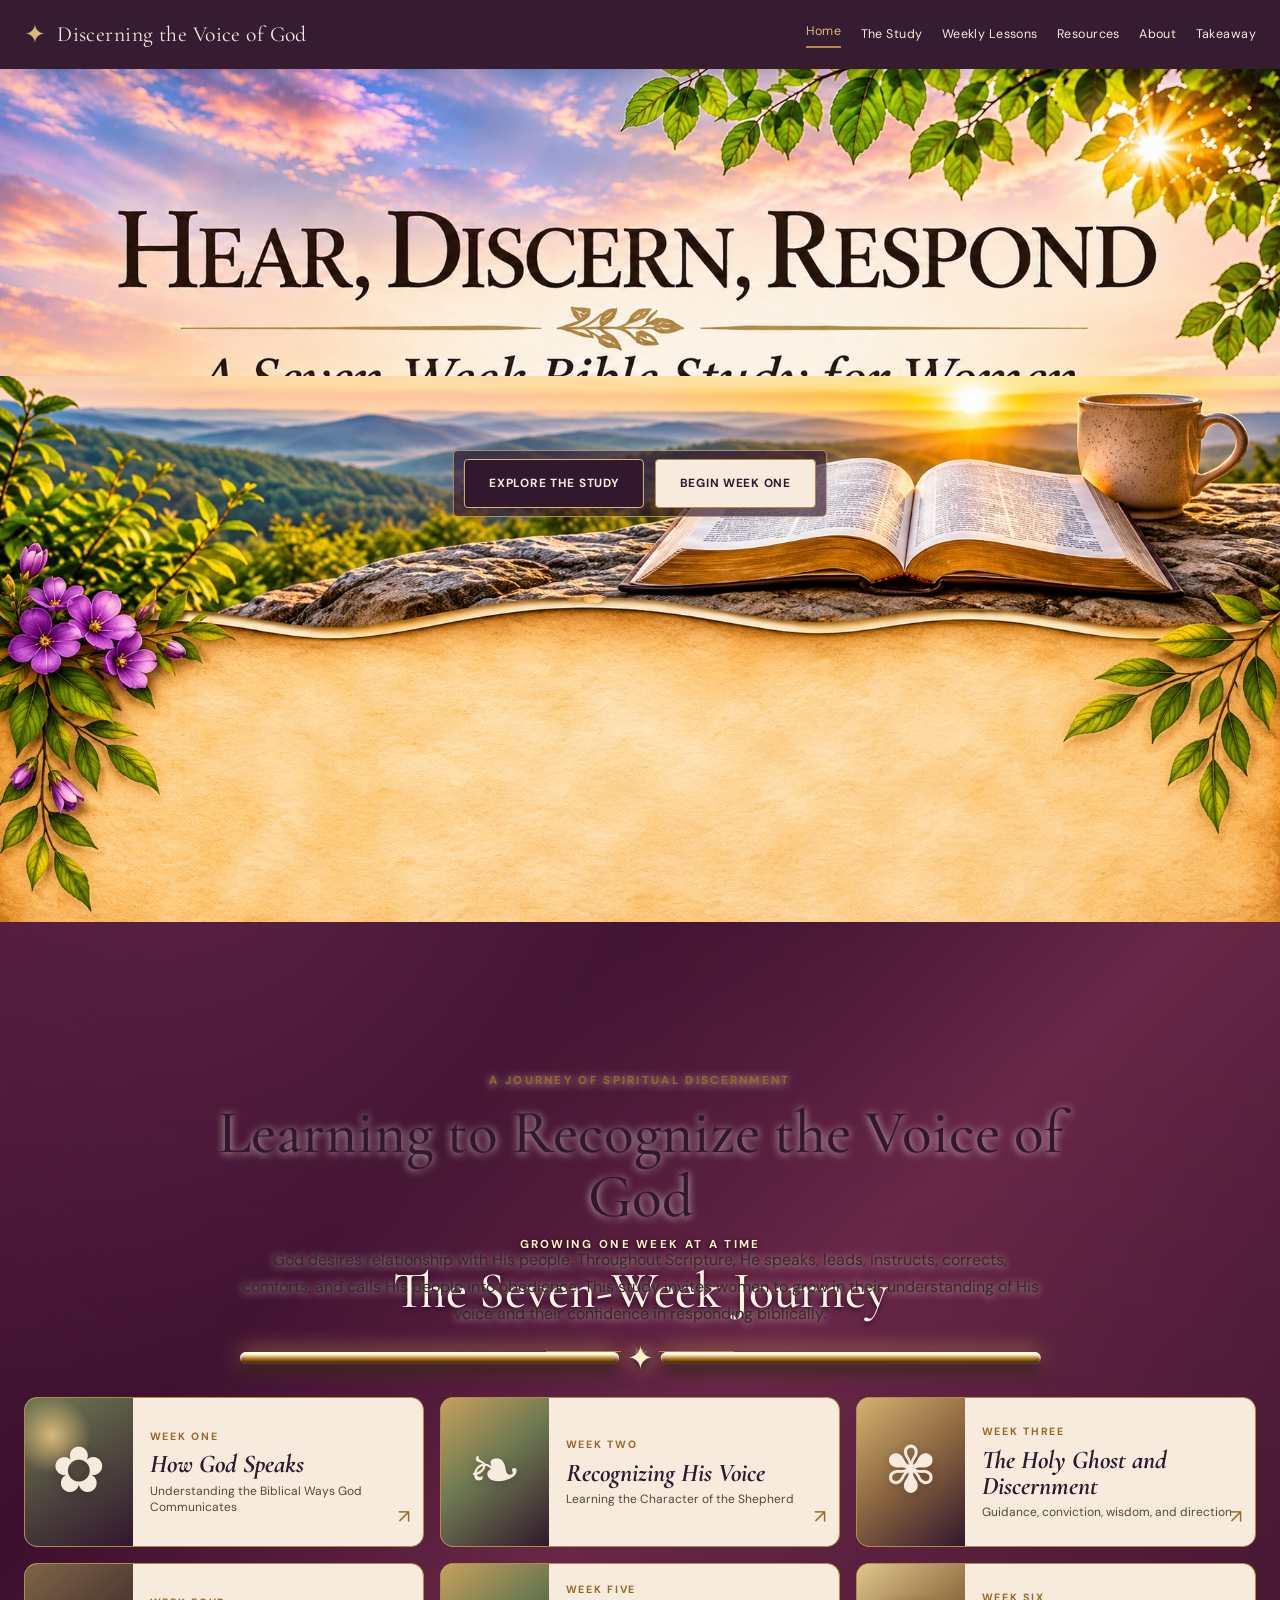
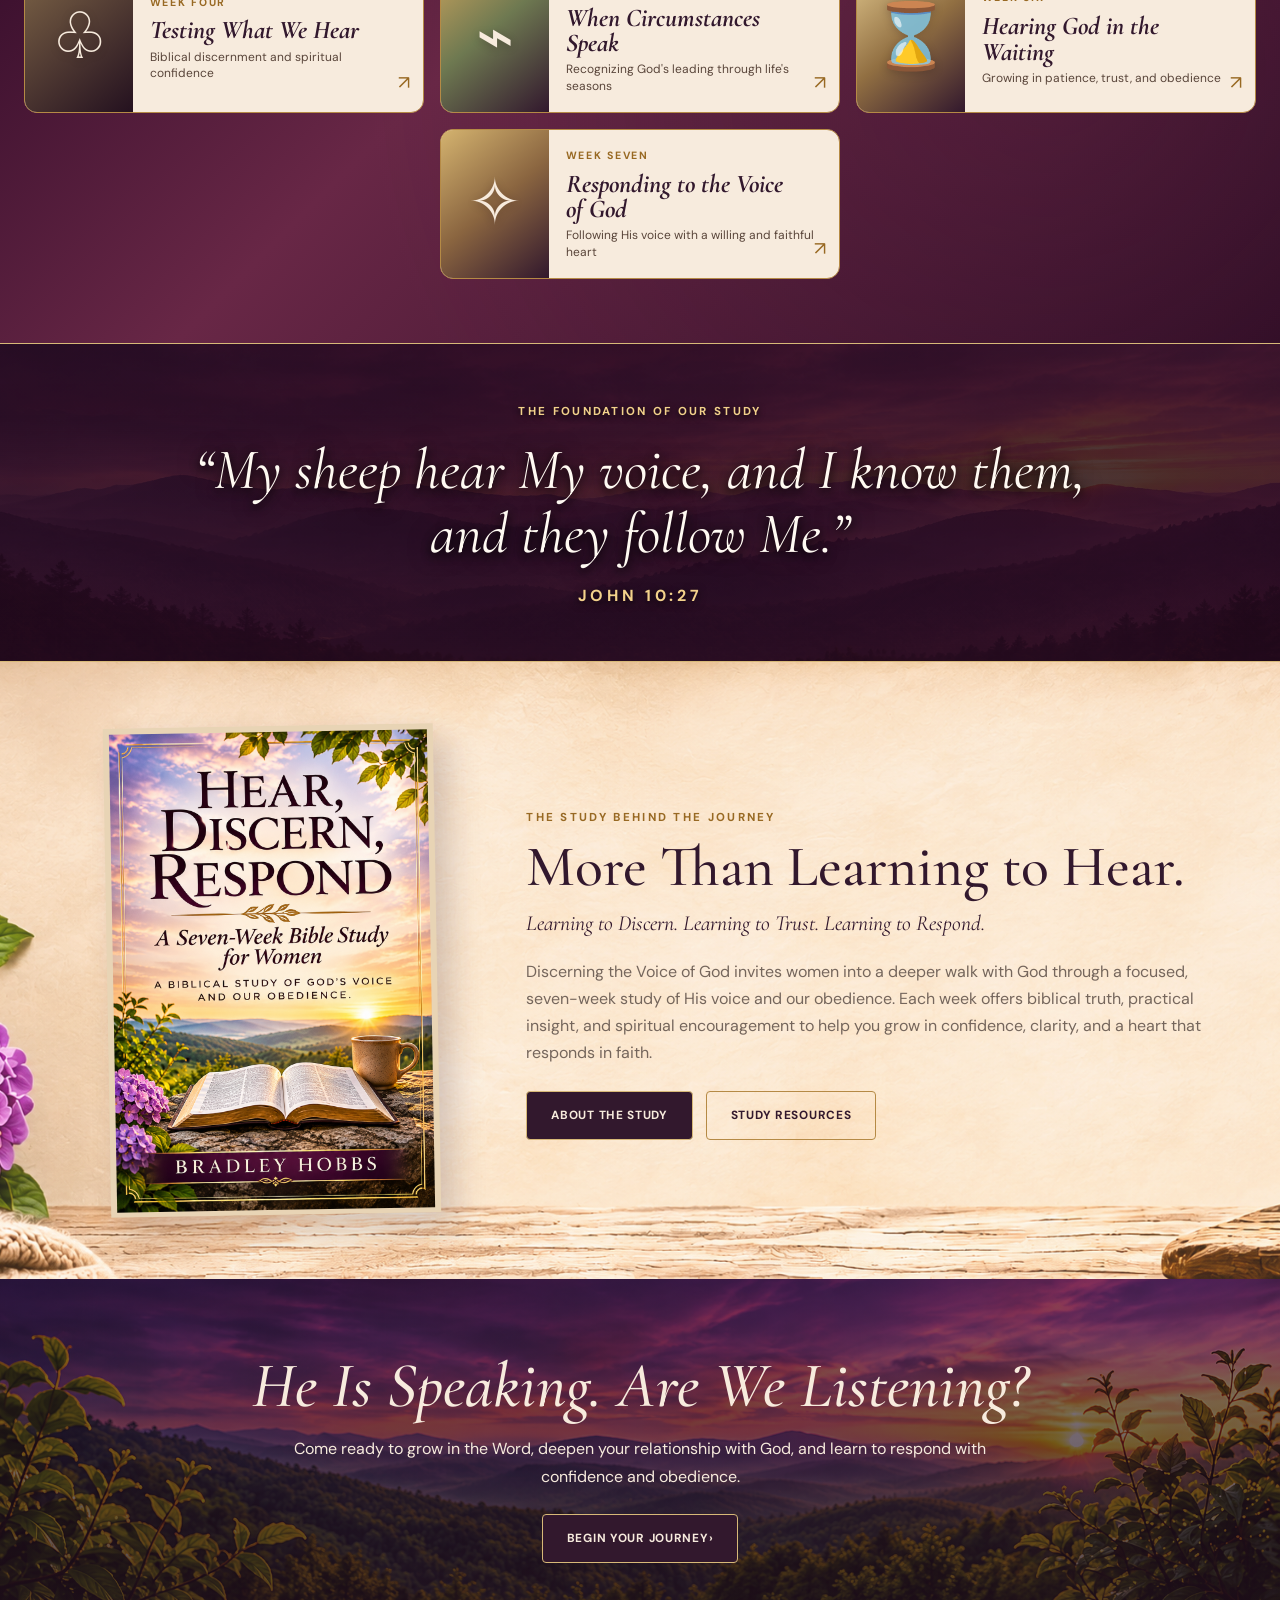
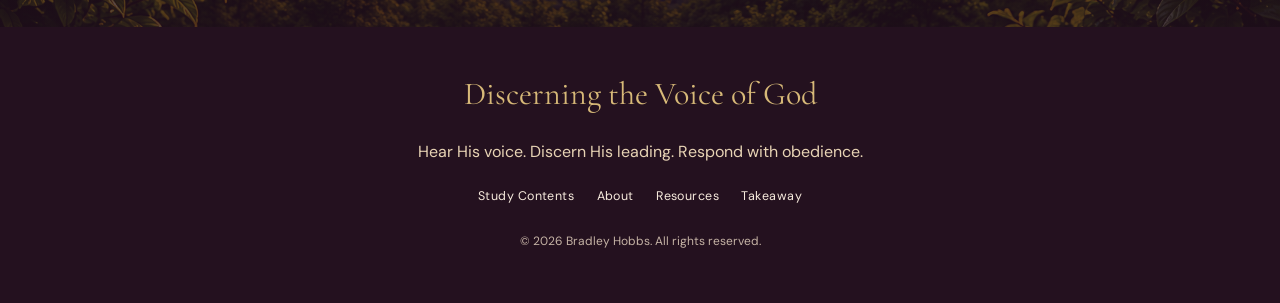
==== commit bf693114: "Update homepage branding to Discerning the Voice of God" ====
--- a/index.html
+++ b/index.html
@@ -3,9 +3,9 @@
 <head>
   <meta charset="UTF-8">
   <meta name="viewport" content="width=device-width, initial-scale=1.0">
-  <meta name="description" content="Hear, Discern, Respond: a seven-week Bible study for women exploring God's voice, biblical discernment, and faithful obedience.">
+  <meta name="description" content="Discerning the Voice of God: a seven-week Bible study for women exploring God's voice, biblical discernment, and faithful obedience.">
   <meta name="theme-color" content="#32182d">
-  <title>Hear, Discern, Respond | A Seven-Week Bible Study for Women</title>
+  <title>Discerning the Voice of God | A Seven-Week Bible Study for Women</title>
   <link rel="preconnect" href="https://fonts.googleapis.com">
   <link rel="preconnect" href="https://fonts.gstatic.com" crossorigin>
   <link href="https://fonts.googleapis.com/css2?family=Cormorant+Garamond:wght@400;500;600;700&family=DM+Sans:wght@400;500;600;700&display=swap" rel="stylesheet">
@@ -16,9 +16,9 @@
   <a class="skip-link" href="#main-content">Skip to content</a>
   <header class="site-header" id="top">
     <div class="header-inner">
-      <a class="brand" href="index.html" aria-label="Hear, Discern, Respond home">
+      <a class="brand" href="index.html" aria-label="Discerning the Voice of God home">
         <span class="brand-mark" aria-hidden="true">✦</span>
-        <span class="brand-name">Hear, Discern, Respond</span>
+        <span class="brand-name">Discerning the Voice of God</span>
       </a>
       <button class="menu-toggle" type="button" aria-expanded="false" aria-controls="primary-navigation" aria-label="Open navigation">
         <span></span><span></span><span></span>
@@ -35,8 +35,8 @@
   </header>
 
   <main id="main-content">
-    <section class="hero" aria-label="Hear, Discern, Respond Bible study banner">
-      <img class="hero-banner" src="images/8CA0B5E8-B646-4DE3-965C-A5190609A83F.png" alt="Hear, Discern, Respond: A Seven-Week Bible Study for Women">
+    <section class="hero" aria-label="Discerning the Voice of God Bible study banner">
+      <img class="hero-banner" src="images/8CA0B5E8-B646-4DE3-965C-A5190609A83F.png" alt="Discerning the Voice of God: A Seven-Week Bible Study for Women">
       <img class="hero-transition-overlay" src="images/B76437F0-8125-4A7A-9139-AF5A4291CDE5.png" alt="" aria-hidden="true">
       <div class="hero-actions-strip">
         <a class="button button-primary" href="#journey">Explore the Study</a>
@@ -83,13 +83,13 @@
     <section class="about-study" id="about-study">
       <div class="about-layout">
         <div class="book-feature">
-          <div class="book-frame"><img class="book-cover-image" src="images/A949511B-5964-4587-BE63-9123AC08C75E.png" alt="Hear, Discern, Respond Bible study book cover by Bradley Hobbs"></div>
+          <div class="book-frame"><img class="book-cover-image" src="images/A949511B-5964-4587-BE63-9123AC08C75E.png" alt="Discerning the Voice of God Bible study book cover by Bradley Hobbs"></div>
         </div>
         <div class="about-text">
           <span class="section-kicker">The Study Behind the Journey</span>
           <h2>More Than Learning to Hear.</h2>
           <p class="about-tagline">Learning to Discern. Learning to Trust. Learning to Respond.</p>
-          <p>Hear, Discern, Respond invites women into a deeper walk with God through a focused, seven-week study of His voice and our obedience. Each week offers biblical truth, practical insight, and spiritual encouragement to help you grow in confidence, clarity, and a heart that responds in faith.</p>
+          <p>Discerning the Voice of God invites women into a deeper walk with God through a focused, seven-week study of His voice and our obedience. Each week offers biblical truth, practical insight, and spiritual encouragement to help you grow in confidence, clarity, and a heart that responds in faith.</p>
           <div class="about-actions">
             <a class="button button-primary" href="contents.html">About the Study</a>
             <a class="button button-outline-dark" href="resources.html">Study Resources</a>
@@ -109,7 +109,7 @@
 
   <footer class="site-footer">
     <div class="footer-main">
-      <a class="footer-brand" href="#top">Hear, Discern, Respond</a>
+      <a class="footer-brand" href="#top">Discerning the Voice of God</a>
       <p>Hear His voice. Discern His leading. Respond with obedience.</p>
       <nav class="footer-nav" aria-label="Footer navigation">
         <a href="contents.html">Study Contents</a><a href="instructors.html">About</a><a href="resources.html">Resources</a><a href="takeaway.html">Takeaway</a>
--- a/css/index.css
+++ b/css/index.css
@@ -422,3 +422,95 @@
 @media(max-width:1100px){.hero-transition-overlay{bottom:-195px!important;}}
 @media(max-width:800px){.hero-transition-overlay{bottom:-175px!important;}}
 @media(max-width:560px){.hero-transition-overlay{bottom:-145px!important;}}
+
+
+/* Correct layer order: foliage overlay stays put; gold divider follows welcome copy */
+@media(max-width:1100px){.hero-transition-overlay{bottom:-165px!important;}}
+@media(max-width:800px){.hero-transition-overlay{bottom:-140px!important;}}
+@media(max-width:560px){.hero-transition-overlay{bottom:-105px!important;}}
+.section-transition-divider{position:relative!important;left:auto!important;top:auto!important;transform:none!important;width:min(94%,1200px)!important;margin:1.05rem auto 0!important;z-index:20!important;display:flex!important;align-items:center!important;justify-content:center!important;gap:.45rem!important;}
+.section-transition-divider::before,.section-transition-divider::after{height:12px!important;}
+@media(max-width:800px){.section-transition-divider{margin-top:.8rem!important;gap:.35rem!important;}.section-transition-divider::before,.section-transition-divider::after{height:10px!important;}}
+@media(max-width:560px){.section-transition-divider{margin-top:.65rem!important;gap:.25rem!important;}.section-transition-divider::before,.section-transition-divider::after{height:8px!important;}}
+
+
+/* Gold divider is transparent: only the decorative gold rails and star remain */
+.section-transition-divider{background:transparent!important;background-color:transparent!important;border:0!important;box-shadow:none!important;padding:0!important;}
+
+
+/* Lift the standalone divider onto the parchment so no plum band appears behind it */
+.section-transition-divider{transform:translateY(-42px)!important;margin-top:0!important;background:transparent!important;background-color:transparent!important;}
+@media(max-width:800px){.section-transition-divider{transform:translateY(-34px)!important;}}
+@media(max-width:560px){.section-transition-divider{transform:translateY(-26px)!important;}}
+
+
+/* Lower the gold divider farther beneath the welcome copy */
+.section-transition-divider{transform:translateY(24px)!important;}
+@media(max-width:800px){.section-transition-divider{transform:translateY(20px)!important;}}
+@media(max-width:560px){.section-transition-divider{transform:translateY(16px)!important;}}
+
+
+/* Fine tune gold divider: 10px upward from previous position */
+.section-transition-divider{transform:translateY(14px)!important;}
+@media(max-width:800px){.section-transition-divider{transform:translateY(10px)!important;}}
+@media(max-width:560px){.section-transition-divider{transform:translateY(6px)!important;}}
+
+
+/* Compact hero buttons further on responsive layouts */
+@media(max-width:1100px){.hero-actions-strip .button{padding:.28rem .48rem!important;font-size:.48rem!important;min-height:0!important;line-height:1.15!important;}}
+@media(max-width:800px){.hero-actions-strip .button{padding:.24rem .42rem!important;font-size:.44rem!important;line-height:1.1!important;}}
+@media(max-width:560px){.hero-actions-strip .button{padding:.2rem .34rem!important;font-size:.4rem!important;line-height:1.05!important;}}
+
+
+/* Improve contrast of the journey section kicker on tablet and smaller */
+.journey-inner>.section-heading .section-kicker{
+ color:#fff0c2!important;
+ font-weight:800!important;
+ text-shadow:0 2px 4px rgba(35,8,27,.95),0 0 2px rgba(35,8,27,.9)!important;
+ opacity:1!important;
+}
+@media(max-width:1100px){.journey-inner>.section-heading .section-kicker{font-size:.72rem!important;letter-spacing:.16em!important;}}
+@media(max-width:800px){.journey-inner>.section-heading .section-kicker{font-size:.68rem!important;letter-spacing:.12em!important;}}
+@media(max-width:560px){.journey-inner>.section-heading .section-kicker{font-size:.62rem!important;letter-spacing:.09em!important;}}
+
+
+/* Improve contrast for Seven-Week Journey heading on tablet and smaller */
+.journey-inner>.section-heading h2{
+ color:#fff5e6!important;
+ text-shadow:0 2px 5px rgba(28,7,23,.9)!important;
+}
+@media(max-width:1100px){.journey-inner>.section-heading h2{font-size:clamp(1.8rem,3.8vw,2.7rem)!important;line-height:1.15!important;}}
+@media(max-width:800px){.journey-inner>.section-heading h2{font-size:clamp(1.55rem,4.6vw,2.2rem)!important;line-height:1.15!important;}}
+@media(max-width:560px){.journey-inner>.section-heading h2{font-size:clamp(1.3rem,5vw,1.8rem)!important;line-height:1.15!important;}}
+
+
+/* Lower the Seven-Week Journey section heading group on responsive screens */
+@media(max-width:1100px){.journey-inner>.section-heading{transform:translateY(18px)!important;}}
+@media(max-width:800px){.journey-inner>.section-heading{transform:translateY(22px)!important;}}
+@media(max-width:560px){.journey-inner>.section-heading{transform:translateY(26px)!important;}}
+
+
+/* Correct the higher-specificity heading positioning override */
+@media(max-width:1100px){body #journey .journey-inner>.section-heading{transform:translateY(24px)!important;}}
+@media(max-width:800px){body #journey .journey-inner>.section-heading{transform:translateY(32px)!important;}}
+@media(max-width:560px){body #journey .journey-inner>.section-heading{transform:translateY(40px)!important;}}
+
+
+/* Compact lesson cards on tablet and smaller screens */
+@media(max-width:1050px){body #journey .journey-inner>.week-grid{grid-template-columns:repeat(2,minmax(0,1fr))!important;gap:.7rem!important;}body #journey .week-card{grid-template-columns:76px minmax(0,1fr)!important;min-height:112px!important;height:auto!important;}body #journey .week-art{font-size:2.8rem!important;min-height:112px!important;}body #journey .week-copy{padding:.7rem!important;}body #journey .week-card h3{font-size:clamp(1rem,2.4vw,1.35rem)!important;line-height:1.12!important;margin:.25rem .65rem .25rem 0!important;}body #journey .week-card p{font-size:.68rem!important;line-height:1.35!important;}body #journey .week-seven{grid-column:1/-1!important;max-width:100%!important;}}
+@media(max-width:560px){body #journey .journey-inner>.week-grid{grid-template-columns:1fr!important;gap:.55rem!important;}body #journey .week-card,body #journey .week-seven{grid-column:auto!important;grid-template-columns:64px minmax(0,1fr)!important;min-height:94px!important;}body #journey .week-art{font-size:2.3rem!important;min-height:94px!important;}body #journey .week-copy{padding:.55rem!important;}body #journey .week-card h3{font-size:1.05rem!important;line-height:1.1!important;}body #journey .week-card p{font-size:.64rem!important;line-height:1.3!important;}}
+
+
+/* Preserve the Study Behind the Journey background on portrait tablets and phones */
+@media(max-width:800px){body #about-study{background-image:linear-gradient(rgba(247,235,221,.04),rgba(247,235,221,.04)),url('../images/0187441F-B398-46CF-8924-9C7F621B6E18.png')!important;background-position:center center!important;background-size:100% 100%!important;background-repeat:no-repeat!important;}}
+@media(max-width:560px){body #about-study{background-size:100% 100%!important;background-position:center center!important;}}
+
+
+/* Make the Study Behind the Journey artwork visibly render in portrait layouts */
+@media(max-width:1100px){body section#about-study.about-study{background:#e8d5bd url('../images/0187441F-B398-46CF-8924-9C7F621B6E18.png') center center/cover no-repeat!important;}}
+@media(max-width:800px){body section#about-study.about-study{background-image:url('../images/0187441F-B398-46CF-8924-9C7F621B6E18.png')!important;background-position:center center!important;background-size:cover!important;background-repeat:no-repeat!important;}}
+@media(max-width:560px){body section#about-study.about-study{background-position:center center!important;background-size:cover!important;}}
+
+
+/* Keep the portrait background adjustment out of tablet landscape */
+@media(max-width:1100px) and (orientation:landscape){body section#about-study.about-study{background:linear-gradient(rgba(247,235,221,.12),rgba(247,235,221,.12)),url('../images/0187441F-B398-46CF-8924-9C7F621B6E18.png') center/cover no-repeat!important;}}
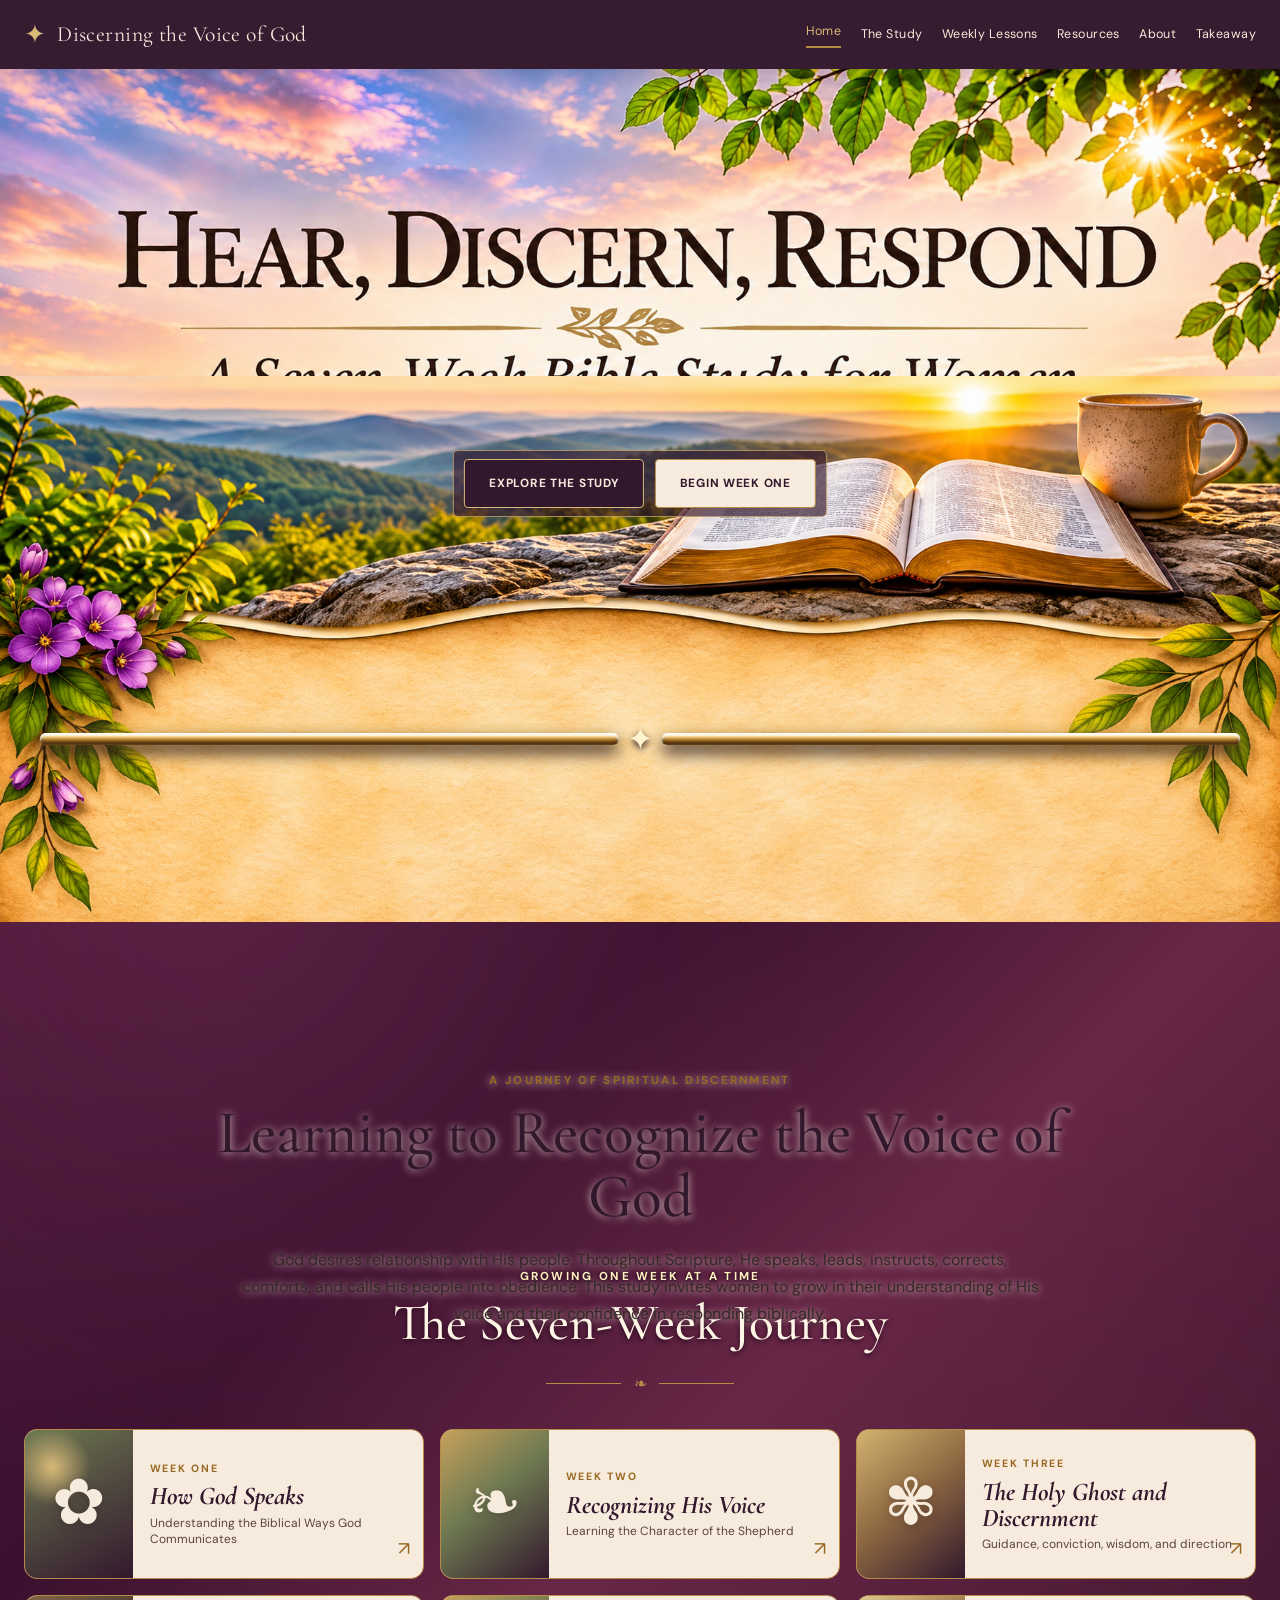
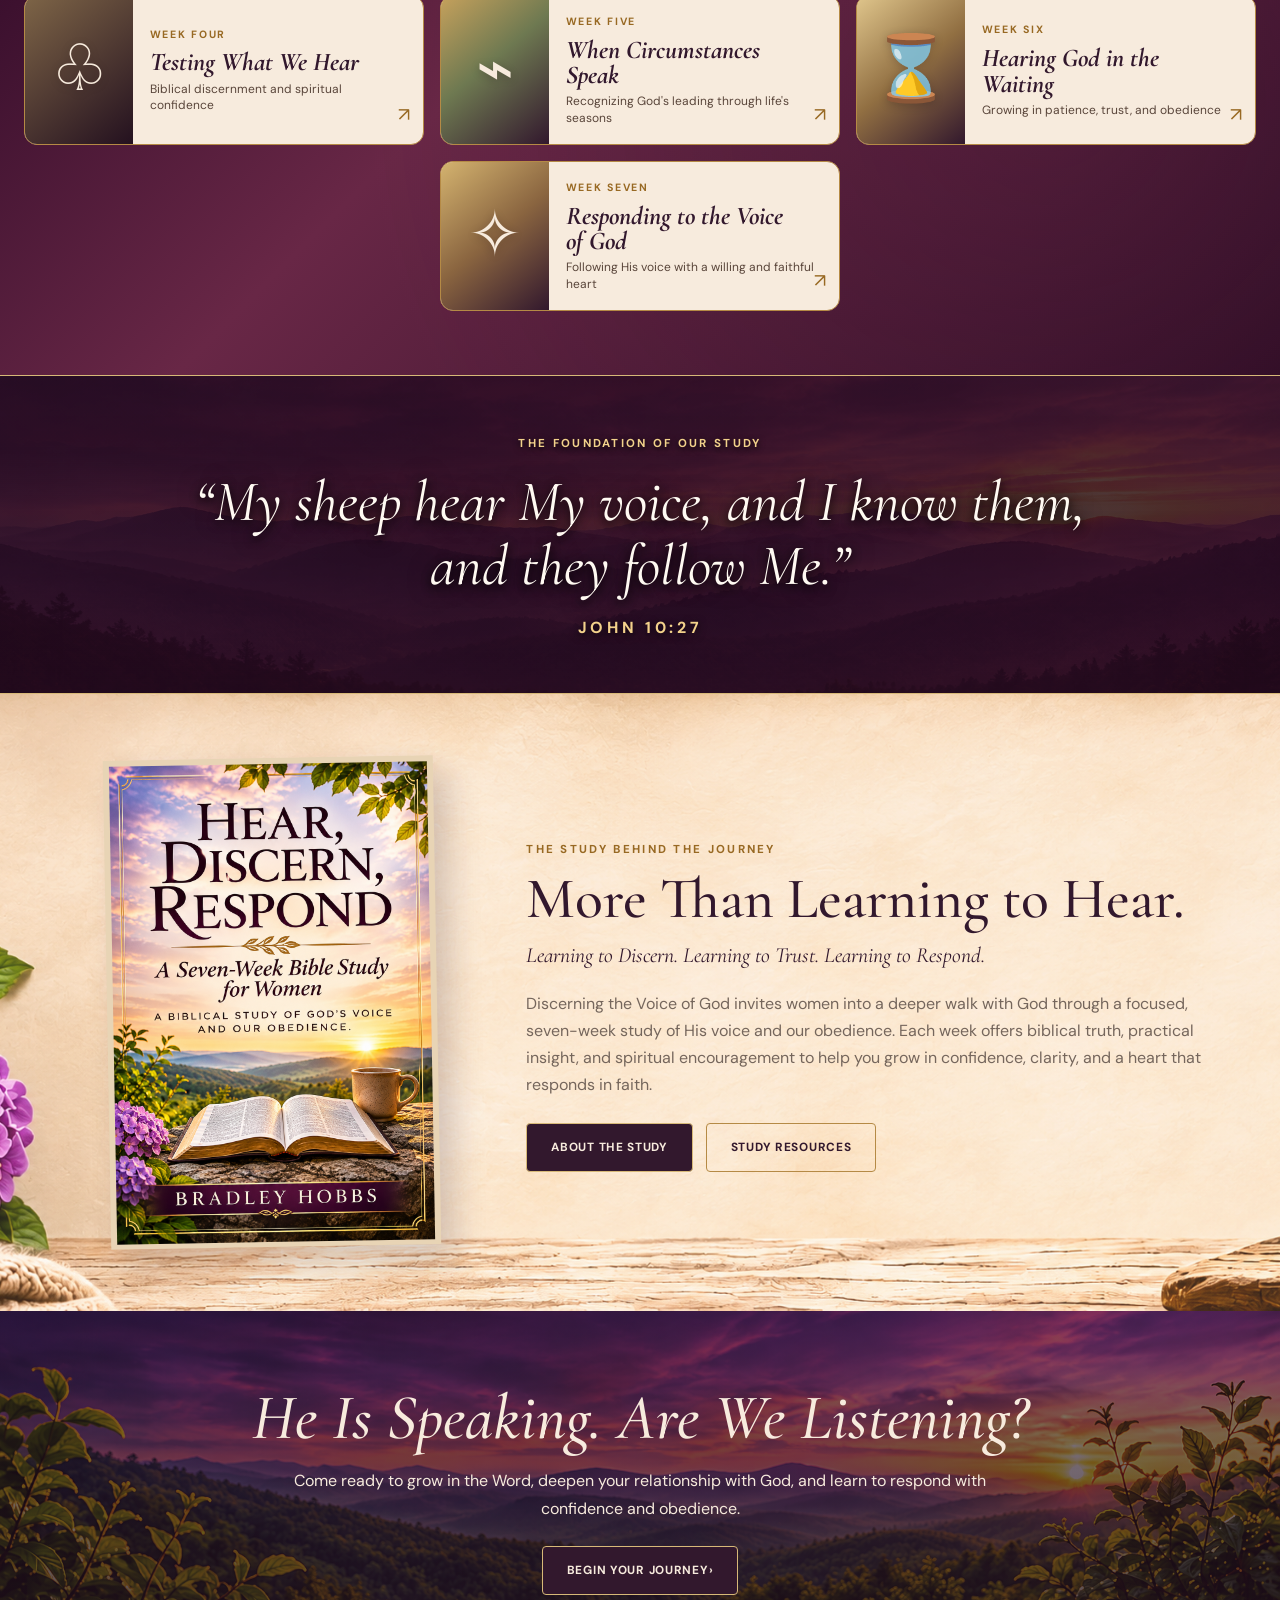
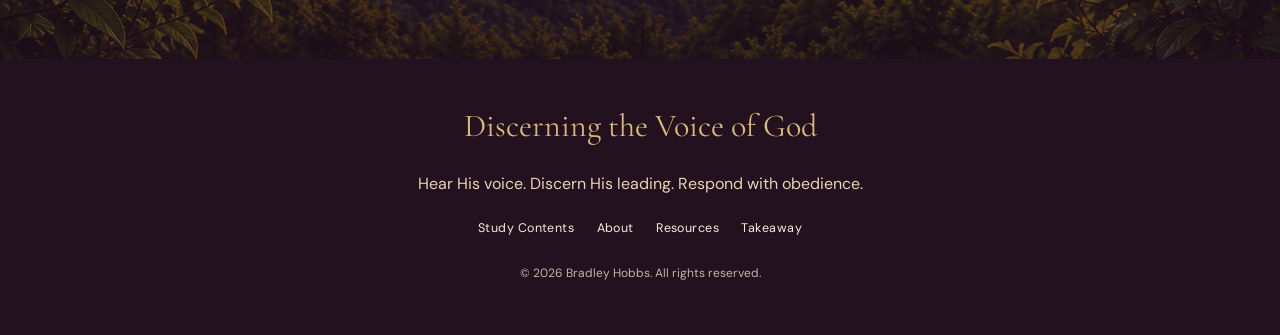
==== commit aca7e7c6: "Separate gold transition divider from welcome section" ====
--- a/index.html
+++ b/index.html
@@ -49,9 +49,10 @@
         <span class="section-kicker">A Journey of Spiritual Discernment</span>
         <h2>Learning to Recognize the Voice of God</h2>
         <p>God desires relationship with His people. Throughout Scripture, He speaks, leads, instructs, corrects, comforts, and calls His people into obedience. This study invites women to grow in their understanding of His voice and their confidence in responding biblically.</p>
-        <div class="section-transition-divider" aria-hidden="true"><span>✦</span></div>
       </div>
     </section>
+
+    <div class="independent-gold-transition section-transition-divider" aria-hidden="true"><span>✦</span></div>
 
     <section class="journey" id="journey">
       <div class="journey-inner">
--- a/css/index.css
+++ b/css/index.css
@@ -514,3 +514,84 @@
 
 /* Keep the portrait background adjustment out of tablet landscape */
 @media(max-width:1100px) and (orientation:landscape){body section#about-study.about-study{background:linear-gradient(rgba(247,235,221,.12),rgba(247,235,221,.12)),url('../images/0187441F-B398-46CF-8924-9C7F621B6E18.png') center/cover no-repeat!important;}}
+
+
+/* Tablet landscape hero correction: preserve the banner and keep the transition below the title */
+@media (max-width:1100px) and (orientation:landscape){
+  body .hero{overflow:visible!important;position:relative!important;z-index:3!important;margin-bottom:0!important;}
+  body .hero-banner{display:block!important;width:100%!important;height:auto!important;object-fit:contain!important;position:relative!important;z-index:1!important;}
+  body .hero-transition-overlay{position:absolute!important;left:0!important;right:0!important;top:auto!important;bottom:-95px!important;width:100%!important;height:auto!important;z-index:4!important;pointer-events:none!important;}
+  body .hero-actions-strip{bottom:clamp(34px,6vw,72px)!important;left:50%!important;transform:translateX(-50%)!important;z-index:8!important;max-width:90%!important;}
+  body .hero-actions-strip .button{padding:.42rem .7rem!important;font-size:.56rem!important;line-height:1.15!important;}
+  body .welcome{margin-top:-8px!important;padding:72px 1.25rem 1rem!important;position:relative!important;z-index:5!important;}
+  body .welcome-inner{transform:translateY(8px)!important;padding-inline:1rem!important;}
+  body .welcome h2{font-size:clamp(1.55rem,3vw,2.25rem)!important;}
+  body .welcome p{font-size:clamp(.8rem,1.35vw,.95rem)!important;}
+  body .section-transition-divider{transform:translateY(8px)!important;margin-top:.5rem!important;}
+  body #journey{padding-top:1.8rem!important;}
+}
+
+
+/* Extend the tablet-landscape transition overlay down to the gold edge */
+@media(max-width:1100px) and (orientation:landscape){
+  body .hero-transition-overlay{bottom:-165px!important;}
+}
+
+
+/* Extend transition overlay further to meet the parchment gold border */
+@media(max-width:1100px) and (orientation:landscape){
+  body .hero-transition-overlay{bottom:-230px!important;}
+}
+
+
+/* Final 10px downward adjustment for tablet-landscape overlay */
+@media(max-width:1100px) and (orientation:landscape){
+  body .hero-transition-overlay{bottom:-240px!important;}
+}
+
+
+/* Raise the "Learning the Voice of God" welcome text in tablet landscape */
+@media(max-width:1100px) and (orientation:landscape){
+  body .welcome-inner{transform:translateY(-8px)!important;}
+}
+
+
+/* Raise the purple transition background in tablet landscape */
+@media(max-width:1100px) and (orientation:landscape){
+  body .hero-transition-overlay{bottom:-210px!important;}
+}
+
+
+/* Raise the welcome section text in tablet landscape */
+@media(max-width:1100px) and (orientation:landscape){
+  body #welcome{margin-top:-35px!important;}
+  body #welcome .welcome-inner{transform:translateY(-8px)!important;}
+}
+
+
+/* Raise welcome content further while keeping gold transition edge lower in tablet landscape */
+@media(max-width:1100px) and (orientation:landscape){
+  body #welcome{margin-top:-65px!important;}
+  body #welcome .welcome-inner{transform:translateY(-18px)!important;}
+  body .hero-transition-overlay{bottom:-260px!important;}
+}
+
+
+/* Fine-tune tablet landscape: ease welcome section back down and gold edge slightly higher */
+@media(max-width:1100px) and (orientation:landscape){
+  body #welcome{margin-top:-50px!important;}
+  body #welcome .welcome-inner{transform:translateY(-12px)!important;}
+  body .hero-transition-overlay{bottom:-250px!important;}
+}
+
+
+/* Lower the gold transition bar slightly in tablet landscape without moving welcome content */
+@media(max-width:1100px) and (orientation:landscape){
+  body .hero-transition-overlay{bottom:-265px!important;}
+}
+
+
+/* Revert gold transition bar to prior approved position */
+@media(max-width:1100px) and (orientation:landscape){
+  body .hero-transition-overlay{bottom:-250px!important;}
+}
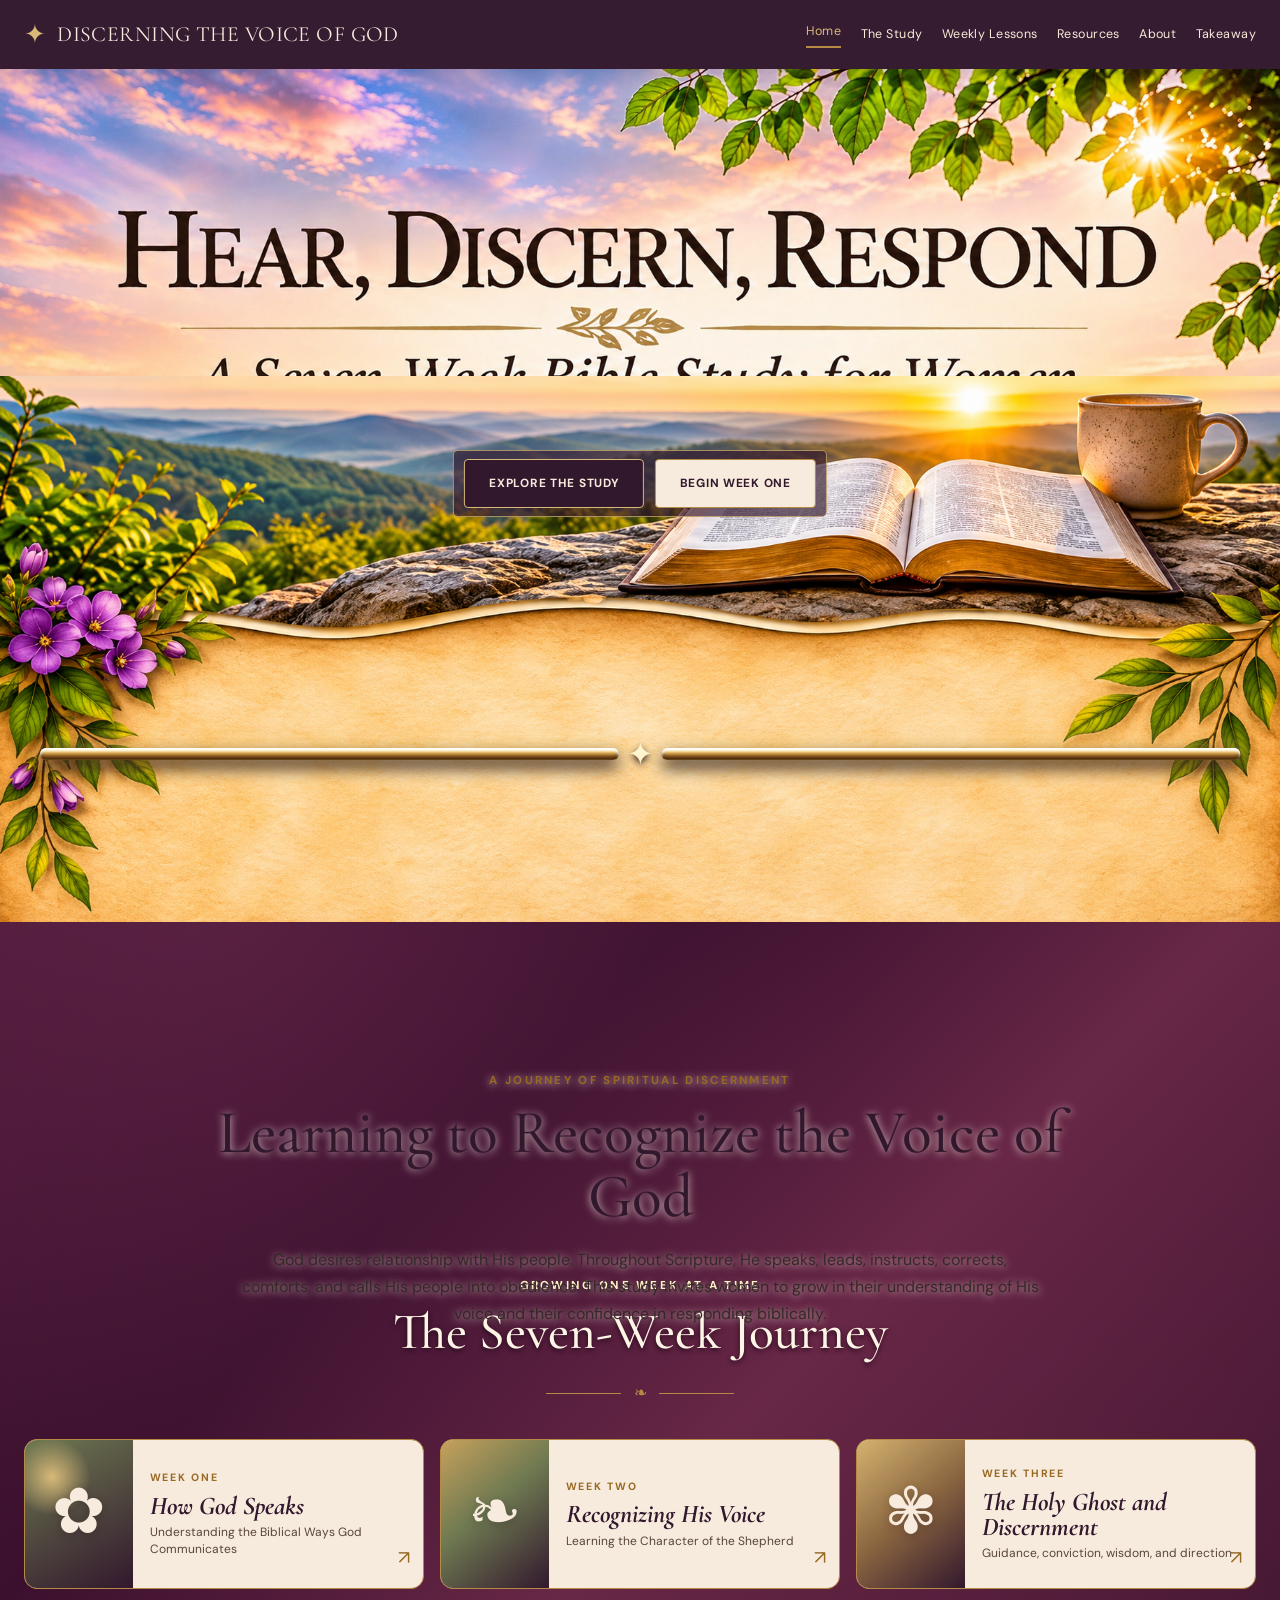
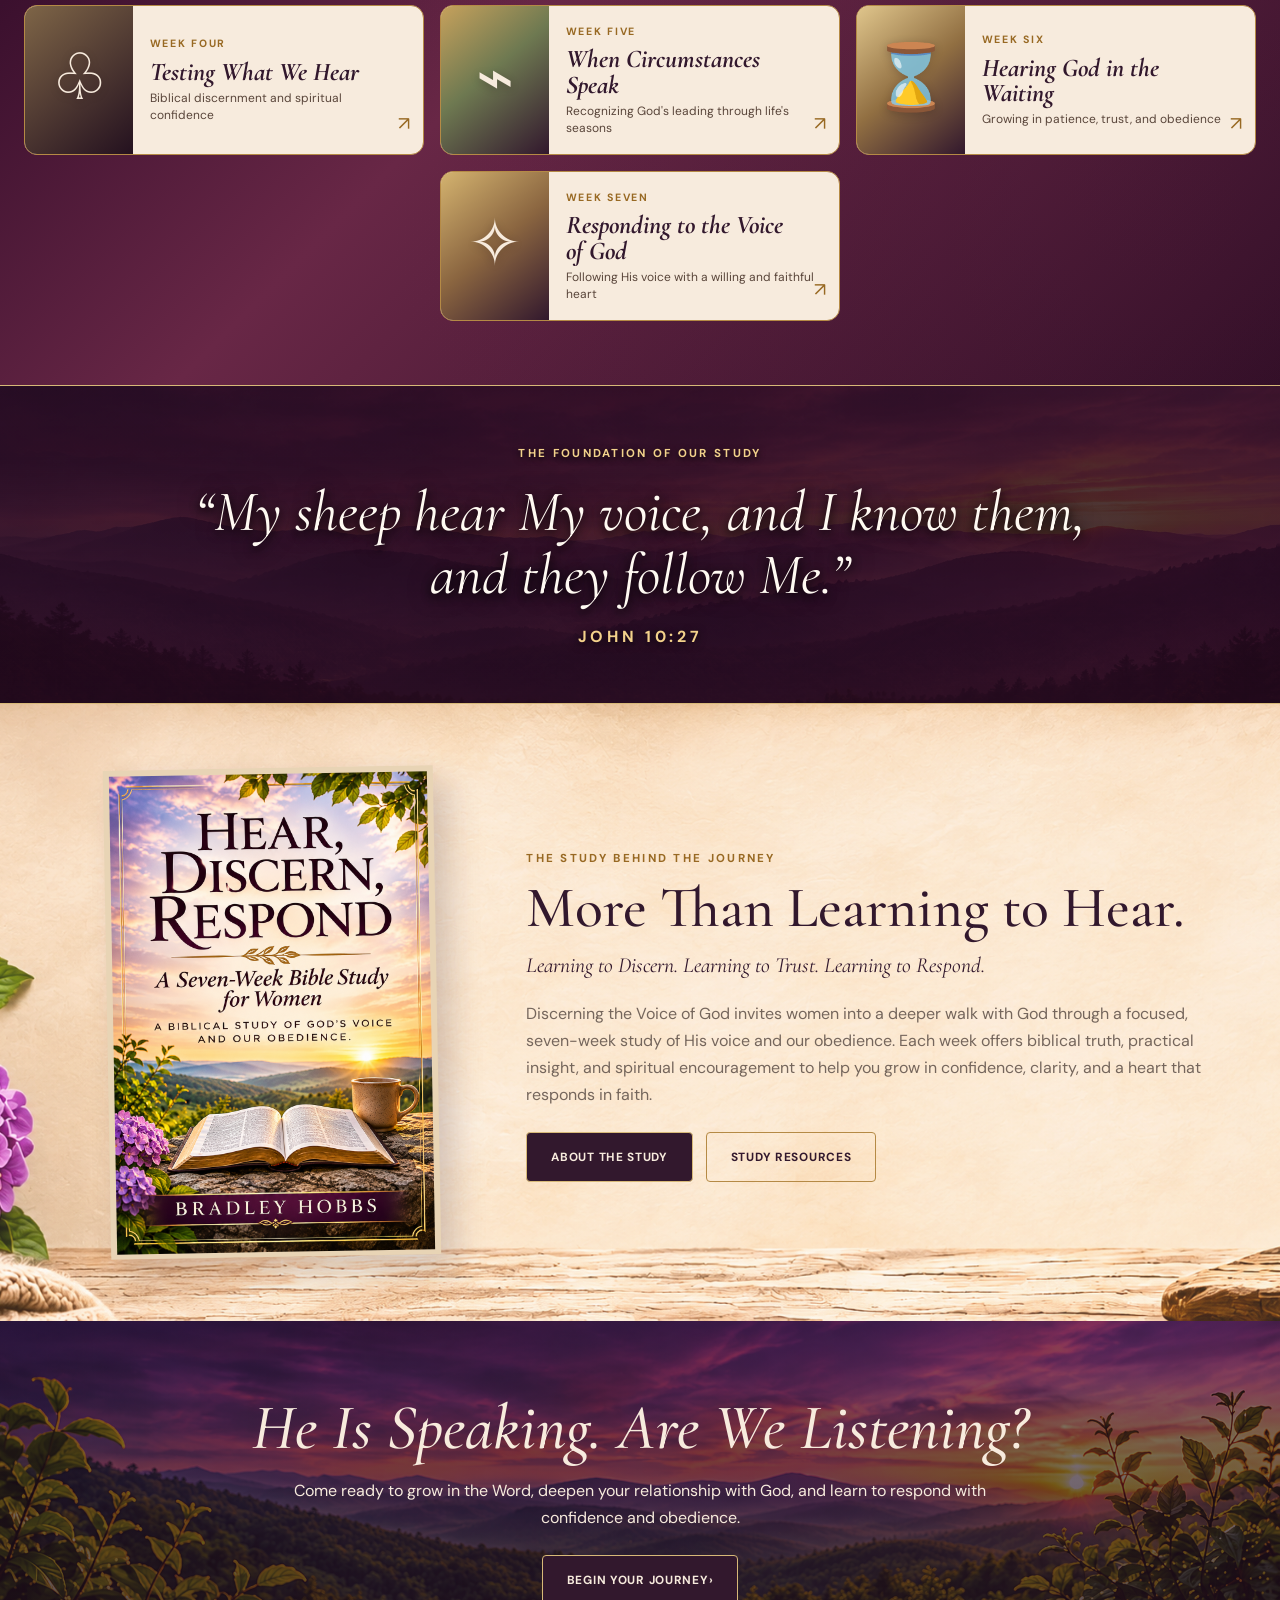
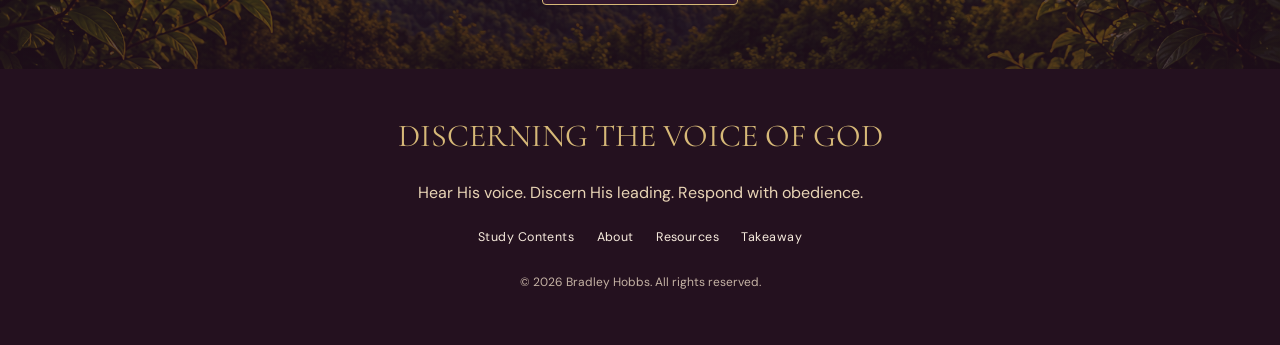
==== commit 5ca8431b: "Correct study site title branding" ====
--- a/index.html
+++ b/index.html
@@ -5,7 +5,7 @@
   <meta name="viewport" content="width=device-width, initial-scale=1.0">
   <meta name="description" content="Discerning the Voice of God: a seven-week Bible study for women exploring God's voice, biblical discernment, and faithful obedience.">
   <meta name="theme-color" content="#32182d">
-  <title>Discerning the Voice of God | A Seven-Week Bible Study for Women</title>
+  <title>DISCERNING THE VOICE OF GOD | A Seven-Week Bible Study for Women</title>
   <link rel="preconnect" href="https://fonts.googleapis.com">
   <link rel="preconnect" href="https://fonts.gstatic.com" crossorigin>
   <link href="https://fonts.googleapis.com/css2?family=Cormorant+Garamond:wght@400;500;600;700&family=DM+Sans:wght@400;500;600;700&display=swap" rel="stylesheet">
@@ -18,7 +18,7 @@
     <div class="header-inner">
       <a class="brand" href="index.html" aria-label="Discerning the Voice of God home">
         <span class="brand-mark" aria-hidden="true">✦</span>
-        <span class="brand-name">Discerning the Voice of God</span>
+        <span class="brand-name">DISCERNING THE VOICE OF GOD</span>
       </a>
       <button class="menu-toggle" type="button" aria-expanded="false" aria-controls="primary-navigation" aria-label="Open navigation">
         <span></span><span></span><span></span>
@@ -110,7 +110,7 @@
 
   <footer class="site-footer">
     <div class="footer-main">
-      <a class="footer-brand" href="#top">Discerning the Voice of God</a>
+      <a class="footer-brand" href="#top">DISCERNING THE VOICE OF GOD</a>
       <p>Hear His voice. Discern His leading. Respond with obedience.</p>
       <nav class="footer-nav" aria-label="Footer navigation">
         <a href="contents.html">Study Contents</a><a href="instructors.html">About</a><a href="resources.html">Resources</a><a href="takeaway.html">Takeaway</a>
--- a/css/index.css
+++ b/css/index.css
@@ -415,7 +415,7 @@
 /* Lower the welcome copy within the transition area */
 @media(max-width:1100px){.welcome-inner{transform:translateY(24px)!important;}}
 @media(max-width:800px){.welcome-inner{transform:translateY(28px)!important;}}
-@media(max-width:560px){.welcome-inner{transform:translateY(32px)!important;}}
+@media(max-width:560px){.welcome-inner{transform:translateY(27px)!important;}}
 
 
 /* Place the gold transition divider below the welcome copy */
@@ -486,7 +486,7 @@
 
 /* Lower the Seven-Week Journey section heading group on responsive screens */
 @media(max-width:1100px){.journey-inner>.section-heading{transform:translateY(18px)!important;}}
-@media(max-width:800px){.journey-inner>.section-heading{transform:translateY(22px)!important;}}
+@media(max-width:800px){.journey-inner>.section-heading{transform:translateY(47px)!important;}}
 @media(max-width:560px){.journey-inner>.section-heading{transform:translateY(26px)!important;}}
 
 
@@ -595,3 +595,21 @@
 @media(max-width:1100px) and (orientation:landscape){
   body .hero-transition-overlay{bottom:-250px!important;}
 }
+
+
+/* Independent gold transition: no longer nested inside the welcome section */
+.independent-gold-transition{position:relative!important;z-index:30!important;left:auto!important;top:auto!important;transform:none!important;width:min(94%,1200px)!important;margin:-.5rem auto 1.1rem!important;display:flex!important;align-items:center!important;justify-content:center!important;gap:.45rem!important;pointer-events:none!important;background:transparent!important;border:0!important;box-shadow:none!important;padding:0!important;color:#fff5ce!important;font-size:2rem!important;line-height:1!important;text-shadow:0 3px 7px rgba(38,15,25,.95),0 0 18px rgba(255,220,132,.95)!important;}
+.independent-gold-transition::before,.independent-gold-transition::after{content:""!important;display:block!important;flex:1!important;height:12px!important;border-radius:999px!important;background:linear-gradient(180deg,#fff9df 0%,#ffe8a5 12%,#efc66b 28%,#d09a43 48%,#986526 72%,#714618 88%,#d7a34c 100%)!important;box-shadow:0 8px 16px rgba(20,7,16,.85),0 0 22px rgba(238,192,91,.65),inset 0 3px 3px rgba(255,255,255,.95),inset 0 -3px 4px rgba(67,38,9,.85)!important;}
+.independent-gold-transition::after{transform:scaleX(-1)!important;}
+@media(max-width:1100px) and (orientation:landscape){.independent-gold-transition{margin:0 auto 1rem!important;transform:translateY(0)!important;width:98%!important;}}
+@media(max-width:800px){.independent-gold-transition{margin:.7rem auto 1rem!important;gap:.35rem!important;}.independent-gold-transition::before,.independent-gold-transition::after{height:10px!important;}}
+@media(max-width:560px){.independent-gold-transition{margin:.6rem auto .8rem!important;gap:.25rem!important;font-size:1.2rem!important;}.independent-gold-transition::before,.independent-gold-transition::after{height:8px!important;}}
+
+
+/* Tablet divider positioning: target the standalone divider with higher specificity */
+@media (min-width:561px) and (max-width:1100px) and (orientation:portrait){
+  body .independent-gold-transition.section-transition-divider{transform:translateY(27px)!important;}
+}
+@media (min-width:561px) and (max-width:1300px) and (orientation:landscape){
+  body .independent-gold-transition.section-transition-divider{top:37px!important;transform:none!important;}
+}
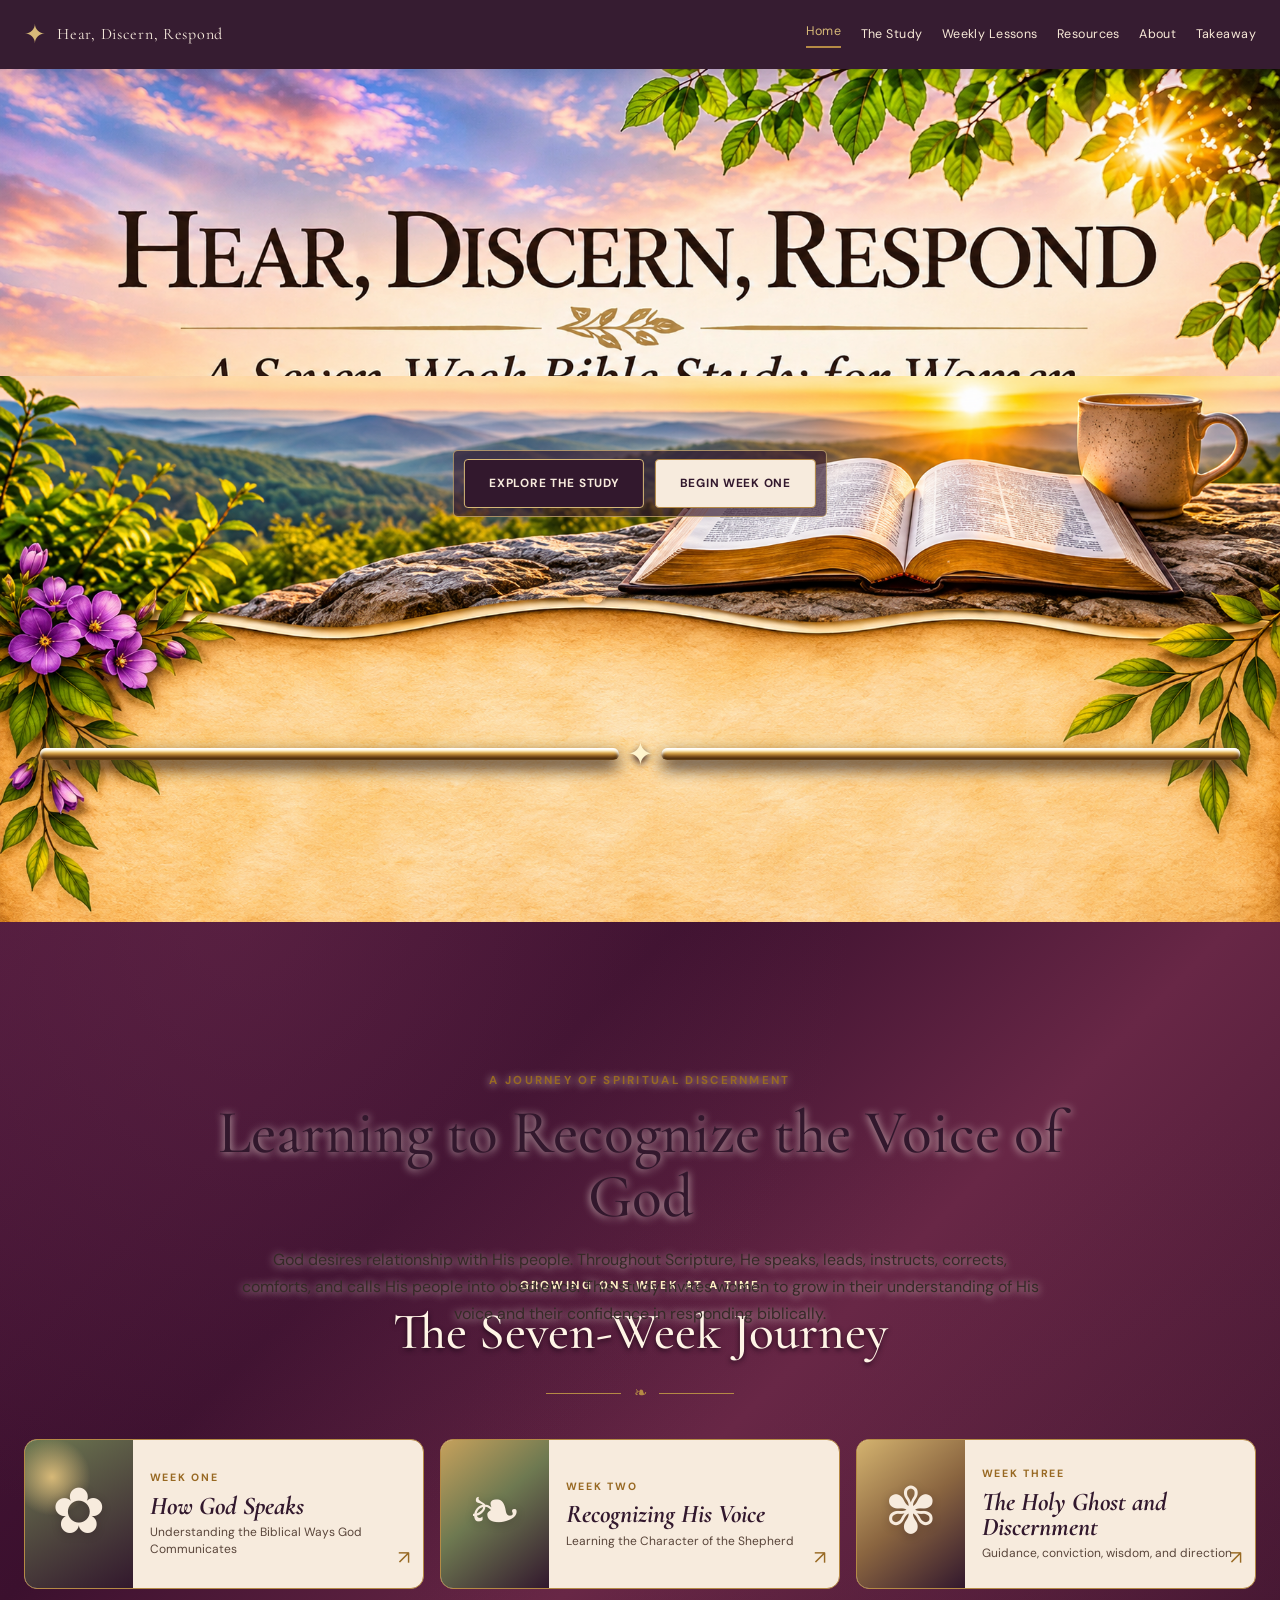
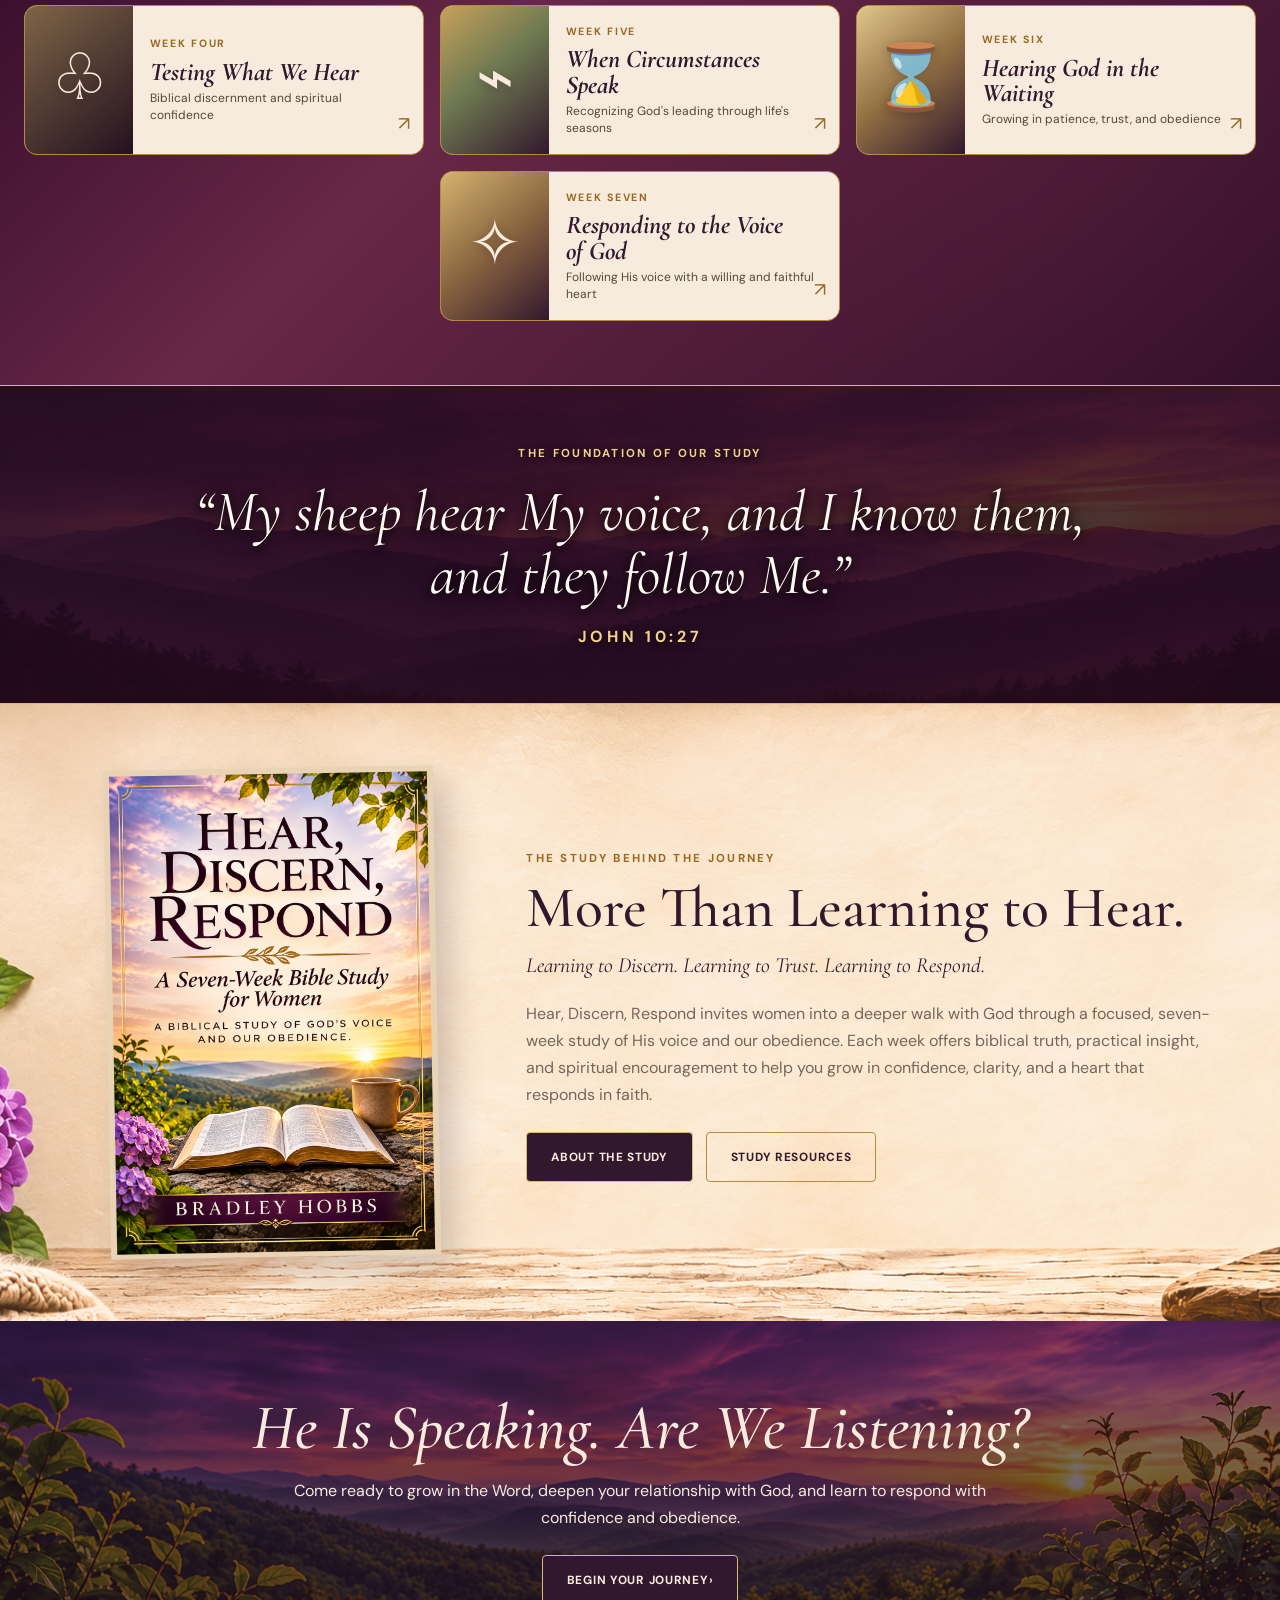
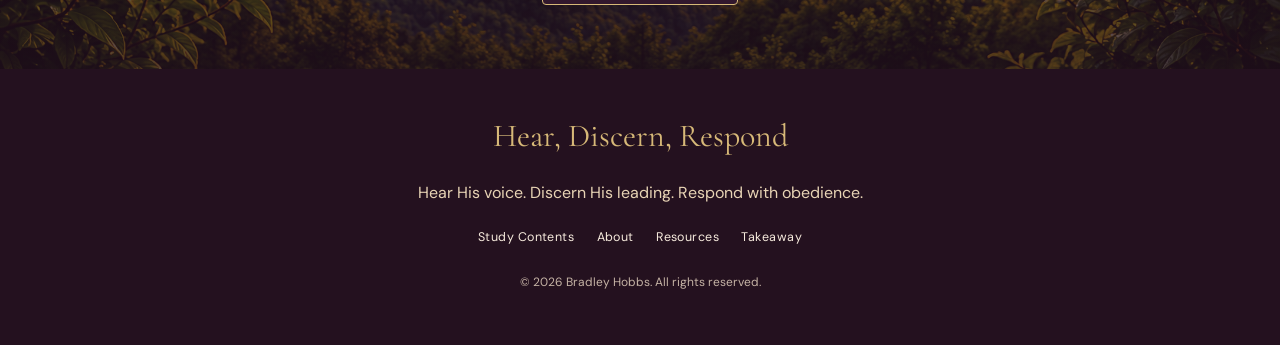
==== commit 466c6d0f: "Correct study site branding to Hear, Discern, Respond" ====
--- a/index.html
+++ b/index.html
@@ -3,9 +3,9 @@
 <head>
   <meta charset="UTF-8">
   <meta name="viewport" content="width=device-width, initial-scale=1.0">
-  <meta name="description" content="Discerning the Voice of God: a seven-week Bible study for women exploring God's voice, biblical discernment, and faithful obedience.">
+  <meta name="description" content="Hear, Discern, Respond: a seven-week Bible study for women exploring God's voice, biblical discernment, and faithful obedience.">
   <meta name="theme-color" content="#32182d">
-  <title>DISCERNING THE VOICE OF GOD | A Seven-Week Bible Study for Women</title>
+  <title>Hear, Discern, Respond | A Seven-Week Bible Study for Women</title>
   <link rel="preconnect" href="https://fonts.googleapis.com">
   <link rel="preconnect" href="https://fonts.gstatic.com" crossorigin>
   <link href="https://fonts.googleapis.com/css2?family=Cormorant+Garamond:wght@400;500;600;700&family=DM+Sans:wght@400;500;600;700&display=swap" rel="stylesheet">
@@ -16,9 +16,9 @@
   <a class="skip-link" href="#main-content">Skip to content</a>
   <header class="site-header" id="top">
     <div class="header-inner">
-      <a class="brand" href="index.html" aria-label="Discerning the Voice of God home">
+      <a class="brand" href="index.html" aria-label="Hear, Discern, Respond home">
         <span class="brand-mark" aria-hidden="true">✦</span>
-        <span class="brand-name">DISCERNING THE VOICE OF GOD</span>
+        <span class="brand-name">Hear, Discern, Respond</span>
       </a>
       <button class="menu-toggle" type="button" aria-expanded="false" aria-controls="primary-navigation" aria-label="Open navigation">
         <span></span><span></span><span></span>
@@ -35,8 +35,8 @@
   </header>
 
   <main id="main-content">
-    <section class="hero" aria-label="Discerning the Voice of God Bible study banner">
-      <img class="hero-banner" src="images/8CA0B5E8-B646-4DE3-965C-A5190609A83F.png" alt="Discerning the Voice of God: A Seven-Week Bible Study for Women">
+    <section class="hero" aria-label="Hear, Discern, Respond Bible study banner">
+      <img class="hero-banner" src="images/8CA0B5E8-B646-4DE3-965C-A5190609A83F.png" alt="Hear, Discern, Respond: A Seven-Week Bible Study for Women">
       <img class="hero-transition-overlay" src="images/B76437F0-8125-4A7A-9139-AF5A4291CDE5.png" alt="" aria-hidden="true">
       <div class="hero-actions-strip">
         <a class="button button-primary" href="#journey">Explore the Study</a>
@@ -84,13 +84,13 @@
     <section class="about-study" id="about-study">
       <div class="about-layout">
         <div class="book-feature">
-          <div class="book-frame"><img class="book-cover-image" src="images/A949511B-5964-4587-BE63-9123AC08C75E.png" alt="Discerning the Voice of God Bible study book cover by Bradley Hobbs"></div>
+          <div class="book-frame"><img class="book-cover-image" src="images/A949511B-5964-4587-BE63-9123AC08C75E.png" alt="Hear, Discern, Respond Bible study book cover by Bradley Hobbs"></div>
         </div>
         <div class="about-text">
           <span class="section-kicker">The Study Behind the Journey</span>
           <h2>More Than Learning to Hear.</h2>
           <p class="about-tagline">Learning to Discern. Learning to Trust. Learning to Respond.</p>
-          <p>Discerning the Voice of God invites women into a deeper walk with God through a focused, seven-week study of His voice and our obedience. Each week offers biblical truth, practical insight, and spiritual encouragement to help you grow in confidence, clarity, and a heart that responds in faith.</p>
+          <p>Hear, Discern, Respond invites women into a deeper walk with God through a focused, seven-week study of His voice and our obedience. Each week offers biblical truth, practical insight, and spiritual encouragement to help you grow in confidence, clarity, and a heart that responds in faith.</p>
           <div class="about-actions">
             <a class="button button-primary" href="contents.html">About the Study</a>
             <a class="button button-outline-dark" href="resources.html">Study Resources</a>
@@ -110,7 +110,7 @@
 
   <footer class="site-footer">
     <div class="footer-main">
-      <a class="footer-brand" href="#top">DISCERNING THE VOICE OF GOD</a>
+      <a class="footer-brand" href="#top">Hear, Discern, Respond</a>
       <p>Hear His voice. Discern His leading. Respond with obedience.</p>
       <nav class="footer-nav" aria-label="Footer navigation">
         <a href="contents.html">Study Contents</a><a href="instructors.html">About</a><a href="resources.html">Resources</a><a href="takeaway.html">Takeaway</a>
--- a/css/index.css
+++ b/css/index.css
@@ -613,3 +613,10 @@
 @media (min-width:561px) and (max-width:1300px) and (orientation:landscape){
   body .independent-gold-transition.section-transition-divider{top:37px!important;transform:none!important;}
 }
+
+
+/* Final site-title correction and tablet-landscape CTA lift */
+.brand-name{font-size:clamp(1rem,1.25vw,1.35rem)!important;letter-spacing:.045em!important;}
+@media (min-width:561px) and (max-width:1100px) and (orientation:landscape){
+  body .hero-actions-strip{bottom:clamp(60px,8vw,92px)!important;}
+}
